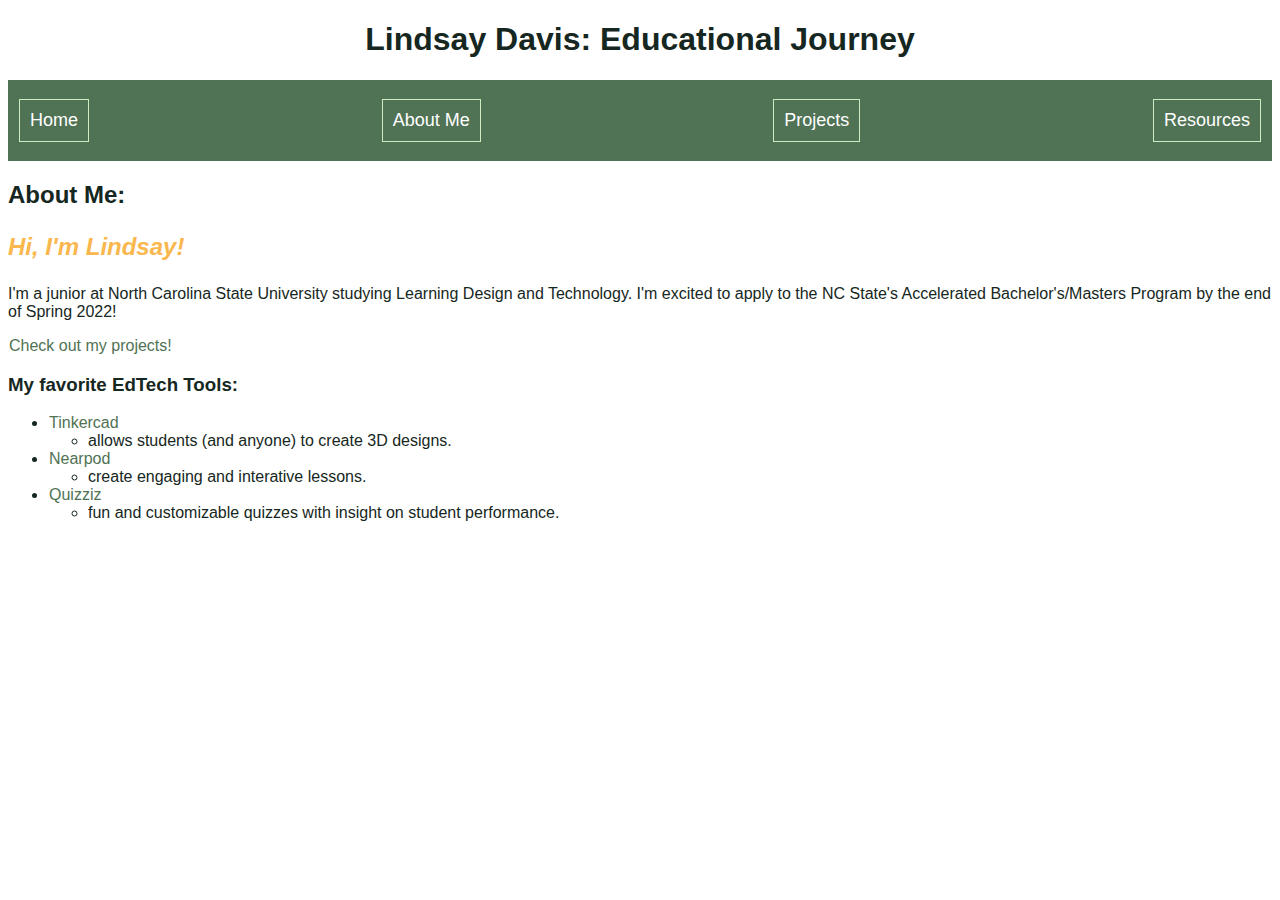
==== index.html @ 4a2f6b31 "nav bar and responsive elements" ====
<!DOCTYPE html>
<html lang="en">
	<head>
		<title> Lindsay Davis: Professional Portfolio</title>
		<meta charset="utf-8" />
		<meta http-equiv="X-UA-Compatible" content="IE=edge" />
		<meta name="viewport" content="width=device-width, initial-scale=1" />
		<meta name="description" content="Lindsay Davis Professional Portfolio." />
		<meta name="author" content="Lindsay Davis" />
        <link rel="stylesheet" href="styles.css">
	</head>

	<body>
		<h1> Lindsay Davis: Educational Journey </h1>
        <nav>
            <ul>
                <li><a class="nav-button" href="index.html"> Home </a></li>
                <li><a class="nav-button" href="about.html"> About Me </a></li>
                <li><a class="nav-button" href="projects.html"> Projects </a></li>
                <li><a class="nav-button" href="resources.html"> Resources </a></li>
            </ul>
          </nav>
            <h2> About Me: </h2>
            <p> <em> <strong> Hi, I'm Lindsay! </strong> </em> </p>
                <p> I'm a junior at North Carolina State University studying Learning Design and Technology. I'm excited to apply to the NC State's 
                    Accelerated Bachelor's/Masters Program by the end of Spring 2022! </p>
                    <a href="projects.html"> Check out my projects!</a> 
        <h3> My favorite EdTech Tools: </h3>
            <ul>
                <li> <a href="https://www.tinkercad.com/" target="_blank"> Tinkercad </a>
                    <ul>
                        <li> allows students (and anyone) to create 3D designs. </li>
                    </ul> 
                </li>
                <li> <a href="https://nearpod.com/" target="_blank"> Nearpod </a>
                    <ul>
                        <li> create engaging and interative lessons. </li>
                    </ul>
                </li>
                <li> <a href="https://quizizz.com/" target="_blank" > Quizziz </a>
                    <ul>
                        <li> fun and customizable quizzes with insight on student performance. </li>
                    </ul>
                </li>
            </ul>
	</body>
</html>
---- styles.css ----
html {
    font-family: Verdana, "Trebuchet MS", sans-serif; 
    font-size: 16px;
    color: #162722;
  }

h1 {
    font-size: 2em;
    font-weight: bold;
    text-align: center
}

h2 {
  font-size: 1.5em;
  font-weight: bold;
}

h2 + p {
  font-size: 1.5em;
  font-weight: bold;
  color: #F9B74E
}

a {
  outline: none;
  text-decoration: none;
  padding: 2px 1px 0;
}

a:link {
  color: #507255;
}

a:visited {
  color: #507255;
}

a:focus {
  border-bottom: 1px solid;
  background: #D1EBC1;
}

a:hover {
  border-bottom: 1px solid;
  background: #D1EBC1;
}

a:active {
  background: #D1EBC1;
  color: #507255;
}

.posters {
  width: 35%;
  height: auto;
}

nav{
  background-color: #507255;
  padding: 1px;
}

nav ul{
  list-style-type: none;
  display: inline;
  font-size: 18px;
  display: flex;
  justify-content: space-between;
  padding: 0 10px;
  color: white
}

nav a:link{
  color: white
}

nav a:visited{
  color: white
}

nav a:focus {
  color: black;
  border-bottom: 1px solid;
  background: #D1EBC1
}

nav a:hover {
  border-bottom: 1px solid;
  background: #507255
}

nav a:active {
  color: white;
  background: #507255
}

li a:hover { 
  background-color: #162722;
}

.nav-button{
  display: inline-block;
  color: white;
  background: #507255;
  padding: 10px 10px;
  border: 1px solid #D1EBC1
}


@media (max-width: 768px){
  nav ul{
    display: block;
  }
  nav li{
    margin: auto;
    padding: 10px;
    text-align: center;
  } 
}

@media (prefers-color-scheme: dark){
	html{
		background-color: black;
		color: white;
	}
}

@media print{
  nav{
    display: none
  }
}
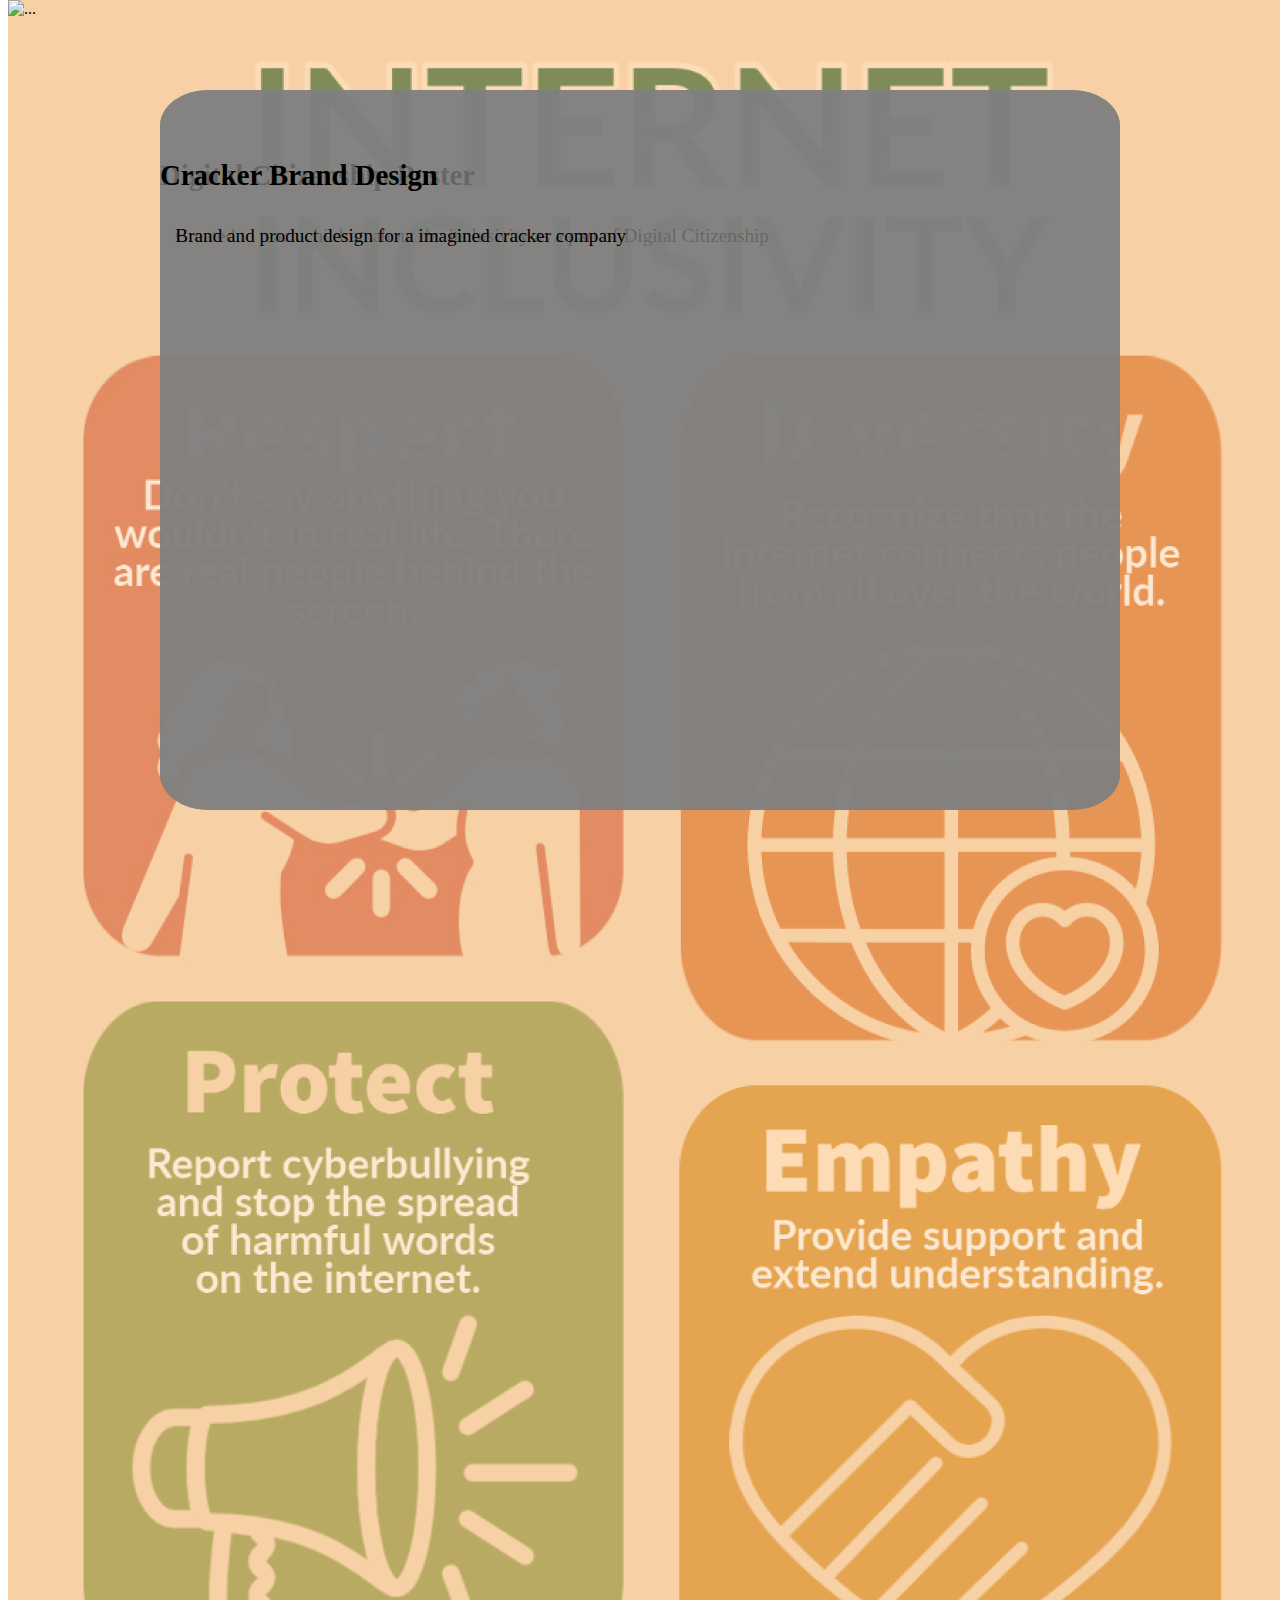
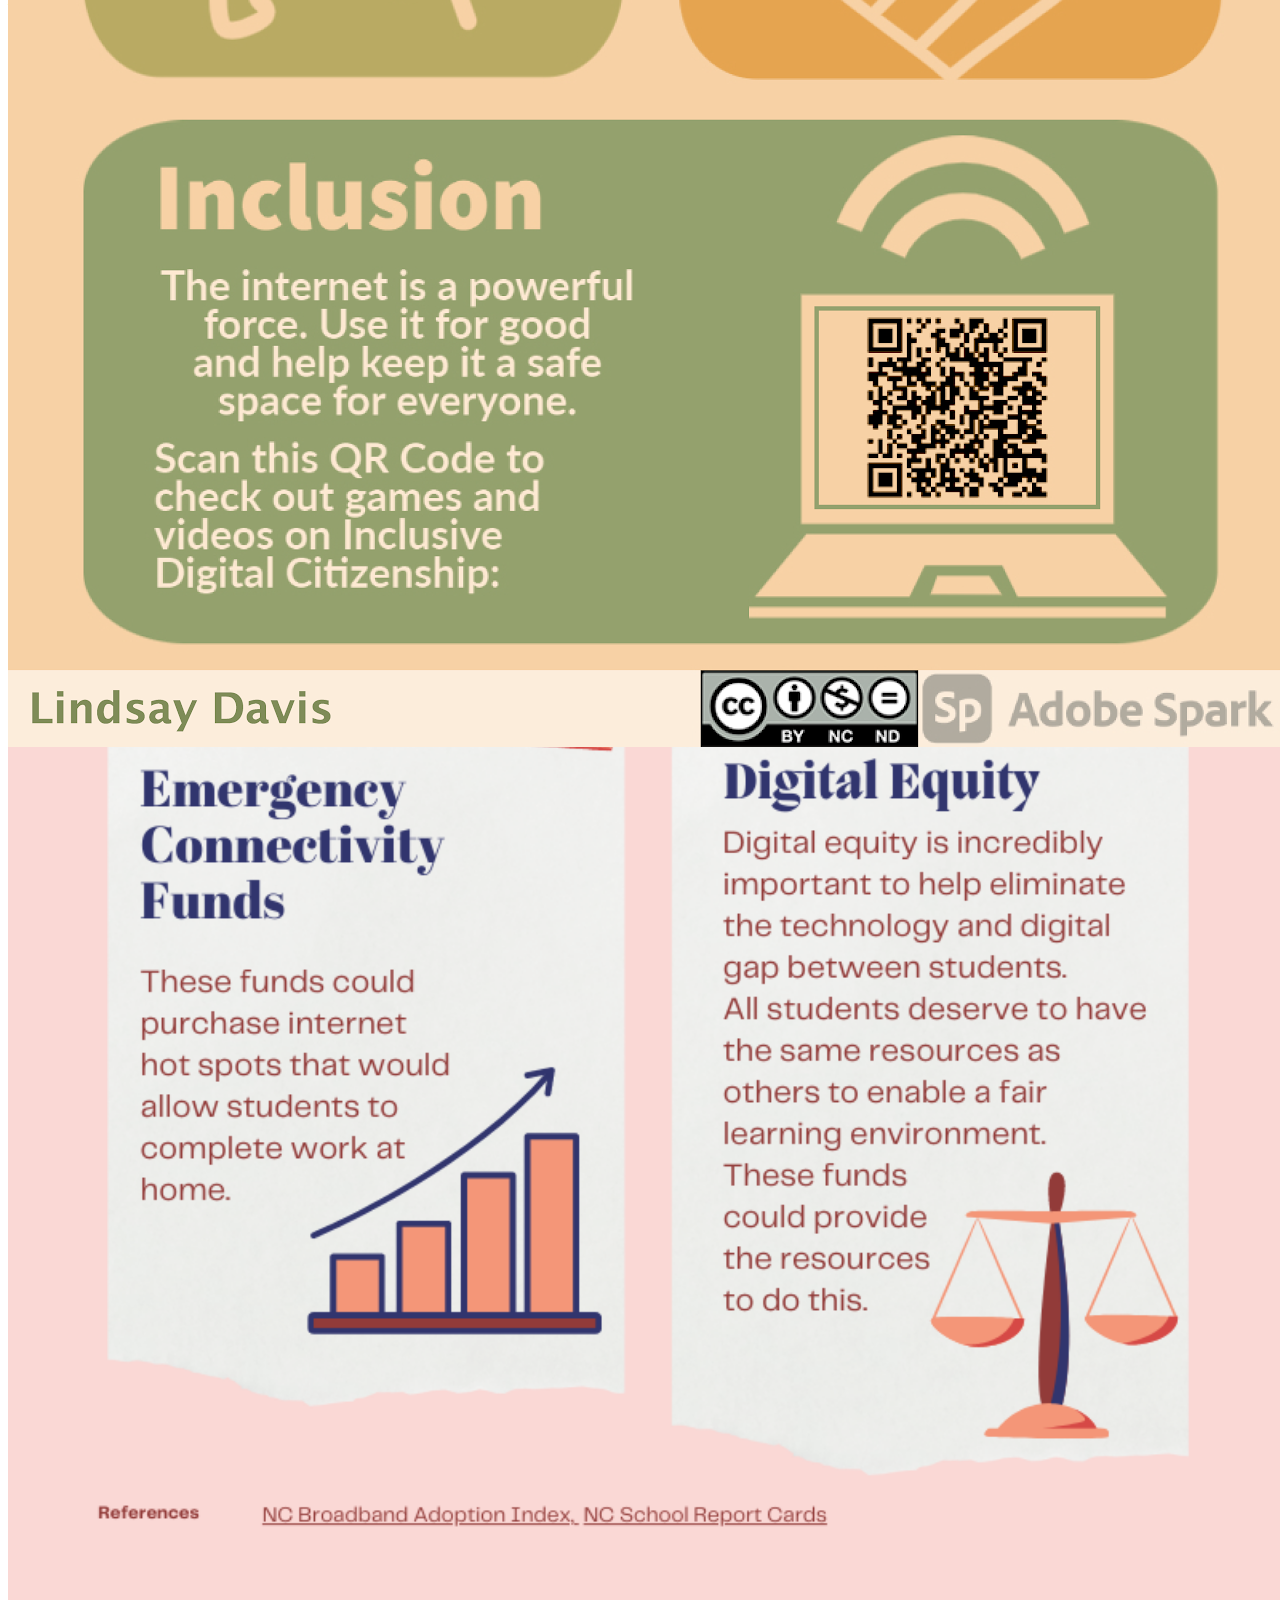
==== commit e74ba1c3: "bootstrap" ====
--- a/index.html
+++ b/index.html
@@ -7,41 +7,107 @@
 		<meta name="viewport" content="width=device-width, initial-scale=1" />
 		<meta name="description" content="Lindsay Davis Professional Portfolio." />
 		<meta name="author" content="Lindsay Davis" />
+        <link href="https://cdn.jsdelivr.net/npm/bootstrap@5.0.2/dist/css/bootstrap.min.css" rel="stylesheet" integrity="sha384-EVSTQN3/azprG1Anm3QDgpJLIm9Nao0Yz1ztcQTwFspd3yD65VohhpuuCOmLASjC" crossorigin="anonymous">
         <link rel="stylesheet" href="styles.css">
 	</head>
-
 	<body>
-		<h1> Lindsay Davis: Educational Journey </h1>
-        <nav>
+		<h1 class="header display-1 mx-auto text-center"> Lindsay Davis: Educational Journey </h1>
+      <nav class="navbar navbar-expand-lg navbar-light">
+        <div class="container-fluid">
+          <button class="navbar-toggler" type="button" data-bs-toggle="collapse" data-bs-target="#navbarNavDropdown" aria-controls="navbarNavDropdown" aria-expanded="false" aria-label="Toggle navigation">
+            <span class="navbar-toggler-icon"></span>
+          </button>
+          <div class="collapse navbar-collapse" id="navbarNavDropdown">
+            <ul class="nav nav-pills">
+              <li class="nav-item">
+                <a class="nav-link active" aria-current="page" href="index.html">Home</a>
+              </li>
+              <li class="nav-item">
+                <a class="nav-link" href="about.html">About Me</a>
+              </li>
+              <li class="nav-item">
+                <a class="nav-link" href="projects.html">My Projects</a>
+              </li>
+              </li>
+              <li class="nav-item">
+                <a class="nav-link" href="resources.html">Resources</a>
+              </li>
+            </ul>
+          </div>
+        </div>
+      </nav>
+      <div class="card aboutme mx-auto mt-3" style="max-width: 540px;">
+        <div class="row g-0">
+          <div class="col-md-4">
+            <img src="..." class="img-fluid rounded-start" alt="...">
+          </div>
+          <div class="col-md-8">
+            <div class="card-body">
+              <h2 class="card-title">About Me</h2>
+              <p class="card-title"> Hi, I'm Lindsay! </p>
+              <p class="card-text"> I'm a junior at North Carolina State University studying Learning Design and Technology. I'm excited to apply to the NC State's 
+                Accelerated Bachelor's/Masters Program by the end of Spring 2022! </p>
+                <a href="projects.html" class="btn btn-primary">Check out my projects!</a>
+            </div>
+          </div>
+        </div>
+      </div>
+      <div id="carouselProjects" class="carousel slide mx-auto" data-bs-ride="carousel">
+        <div class="carousel-indicators">
+          <button type="button" data-bs-target="#carouselProjects" data-bs-slide-to="0" class="active" aria-current="true" aria-label="Slide 1"></button>
+          <button type="button" data-bs-target="#carouselProjects" data-bs-slide-to="1" aria-label="Slide 2"></button>
+          <button type="button" data-bs-target="#carouselProjects" data-bs-slide-to="2" aria-label="Slide 3"></button>
+        </div>
+        <div class="carousel-inner mx-auto mt-3">
+          <div class="carousel-item active">
+            <img src="images/Robeson County (1).png" class="d-block mx-auto" alt="...">
+            <div class="carousel-caption d-md-block">
+              <h3>Digital Inequity Infographic</h3>
+              <p>Persuasive Infographic to advocate for more internet hotspots and personal devices as a result of digital inequity</p>
+            </div>
+          </div>
+          <div class="carousel-item">
+            <img src="images/Digital Citizenship Poster Completed (1) (1).png" class="d-block mx-auto" alt="...">
+            <div class="carousel-caption d-md-block">
+              <h3>Digital Citizenship Poster</h3>
+              <p>Created to teach children about the inclusivity as a part of Digital Citizenship</p>
+            </div>
+          </div>
+          <div class="carousel-item">
+            <img src="..." class="d-block mx-auto" alt="...">
+            <div class="carousel-caption d-md-block">
+              <h3>Cracker Brand Design</h3>
+              <p>Brand and product design for a imagined cracker company</p>
+            </div>
+          </div>
+        </div>
+        <button class="carousel-control-prev" type="button" data-bs-target="#carouselProjects" data-bs-slide="prev">
+          <span class="carousel-control-prev-icon" aria-hidden="true"></span>
+          <span class="visually-hidden">Previous</span>
+        </button>
+        <button class="carousel-control-next" type="button" data-bs-target="#carouselProjects" data-bs-slide="next">
+          <span class="carousel-control-next-icon" aria-hidden="true"></span>
+          <span class="visually-hidden">Next</span>
+        </button>
+      </div>
+      <h3> My favorite EdTech Tools: </h3>
+        <ul>
+          <li> <a href="https://www.tinkercad.com/" target="_blank"> Tinkercad </a>
             <ul>
-                <li><a class="nav-button" href="index.html"> Home </a></li>
-                <li><a class="nav-button" href="about.html"> About Me </a></li>
-                <li><a class="nav-button" href="projects.html"> Projects </a></li>
-                <li><a class="nav-button" href="resources.html"> Resources </a></li>
+              <li> allows students (and anyone) to create 3D designs. </li>
+            </ul> 
+          </li>
+          <li> <a href="https://nearpod.com/" target="_blank"> Nearpod </a>
+            <ul>
+              <li> create engaging and interative lessons. </li>
             </ul>
-          </nav>
-            <h2> About Me: </h2>
-            <p> <em> <strong> Hi, I'm Lindsay! </strong> </em> </p>
-                <p> I'm a junior at North Carolina State University studying Learning Design and Technology. I'm excited to apply to the NC State's 
-                    Accelerated Bachelor's/Masters Program by the end of Spring 2022! </p>
-                    <a href="projects.html"> Check out my projects!</a> 
-        <h3> My favorite EdTech Tools: </h3>
+          </li>
+          <li> <a href="https://quizizz.com/" target="_blank"> Quizziz </a>
             <ul>
-                <li> <a href="https://www.tinkercad.com/" target="_blank"> Tinkercad </a>
-                    <ul>
-                        <li> allows students (and anyone) to create 3D designs. </li>
-                    </ul> 
-                </li>
-                <li> <a href="https://nearpod.com/" target="_blank"> Nearpod </a>
-                    <ul>
-                        <li> create engaging and interative lessons. </li>
-                    </ul>
-                </li>
-                <li> <a href="https://quizizz.com/" target="_blank" > Quizziz </a>
-                    <ul>
-                        <li> fun and customizable quizzes with insight on student performance. </li>
-                    </ul>
-                </li>
+              <li> fun and customizable quizzes with insight on student performance. </li>
             </ul>
+          </li>
+        </ul>
+        <script src="https://cdn.jsdelivr.net/npm/bootstrap@5.1.3/dist/js/bootstrap.bundle.min.js" integrity="sha384-ka7Sk0Gln4gmtz2MlQnikT1wXgYsOg+OMhuP+IlRH9sENBO0LRn5q+8nbTov4+1p" crossorigin="anonymous"></script>
 	</body>
 </html>--- a/styles.css
+++ b/styles.css
@@ -1,132 +1,79 @@
-html {
-    font-family: Verdana, "Trebuchet MS", sans-serif; 
-    font-size: 16px;
-    color: #162722;
-  }
-
-h1 {
-    font-size: 2em;
-    font-weight: bold;
-    text-align: center
+.nav-pills .nav-link {
+    background-color: peachpuff;
+    color: rgb(56, 68, 56);
 }
 
-h2 {
-  font-size: 1.5em;
-  font-weight: bold;
+.nav-pills .nav-link.active {
+    background-color: lightcoral;
+    color: black;
 }
 
-h2 + p {
-  font-size: 1.5em;
-  font-weight: bold;
-  color: #F9B74E
+body {
+    background-repeat: no-repeat;
 }
 
-a {
-  outline: none;
-  text-decoration: none;
-  padding: 2px 1px 0;
+.navbar-light {
+    background-color: rgb(56, 68, 56);
 }
 
-a:link {
-  color: #507255;
+.nav.nav-pills {
+    width: 100%;
+    justify-content: space-evenly;
 }
 
-a:visited {
-  color: #507255;
+.nav-pills .nav-item {
+    padding-right: 5%;
+    padding-left: 5%;
 }
 
-a:focus {
-  border-bottom: 1px solid;
-  background: #D1EBC1;
+.header {
+    padding-top: 1%;
+    padding-bottom: 1%;
+    max-width: max-content;
 }
 
-a:hover {
-  border-bottom: 1px solid;
-  background: #D1EBC1;
+.nav-link {
+    font-size: 1.2em;
 }
 
-a:active {
-  background: #D1EBC1;
-  color: #507255;
+.btn.btn-primary {
+    background-color: peachpuff;
+    color: black;
+    border-color: peachpuff;
 }
 
-.posters {
-  width: 35%;
-  height: auto;
+.carousel-item {
+    height: 40vh;
+    width: 100vw;
+    overflow-y: hidden;
+    scrollbar-width: 0;
 }
 
-nav{
-  background-color: #507255;
-  padding: 1px;
+.carousel-item img {
+    width: 100%;
+    height: auto;
+    position: absolute;
+    top: 0;
 }
 
-nav ul{
-  list-style-type: none;
-  display: inline;
-  font-size: 18px;
-  display: flex;
-  justify-content: space-between;
-  padding: 0 10px;
-  color: white
+.carousel-item .carousel-caption {
+    background: rgba(127, 127, 127, 0.8);
+    position: absolute;
+    top: 10%;
+    left: 12.5%;
+    width: 75%;
+    height: 80%;
+    border-radius: 5%;
 }
 
-nav a:link{
-  color: white
+.carousel-item .carousel-caption h3 {
+    margin-top: 2.4em;
+    font-size: 1.8em;
 }
 
-nav a:visited{
-  color: white
-}
-
-nav a:focus {
-  color: black;
-  border-bottom: 1px solid;
-  background: #D1EBC1
-}
-
-nav a:hover {
-  border-bottom: 1px solid;
-  background: #507255
-}
-
-nav a:active {
-  color: white;
-  background: #507255
-}
-
-li a:hover { 
-  background-color: #162722;
-}
-
-.nav-button{
-  display: inline-block;
-  color: white;
-  background: #507255;
-  padding: 10px 10px;
-  border: 1px solid #D1EBC1
-}
-
-
-@media (max-width: 768px){
-  nav ul{
-    display: block;
-  }
-  nav li{
-    margin: auto;
-    padding: 10px;
-    text-align: center;
-  } 
-}
-
-@media (prefers-color-scheme: dark){
-	html{
-		background-color: black;
-		color: white;
-	}
-}
-
-@media print{
-  nav{
-    display: none
-  }
+.carousel-item .carousel-caption p {
+    margin-top: 1.7em;
+    font-size: 1.2em;
+    margin-left: 0.8em;
+    margin-right: 0.8em;
 }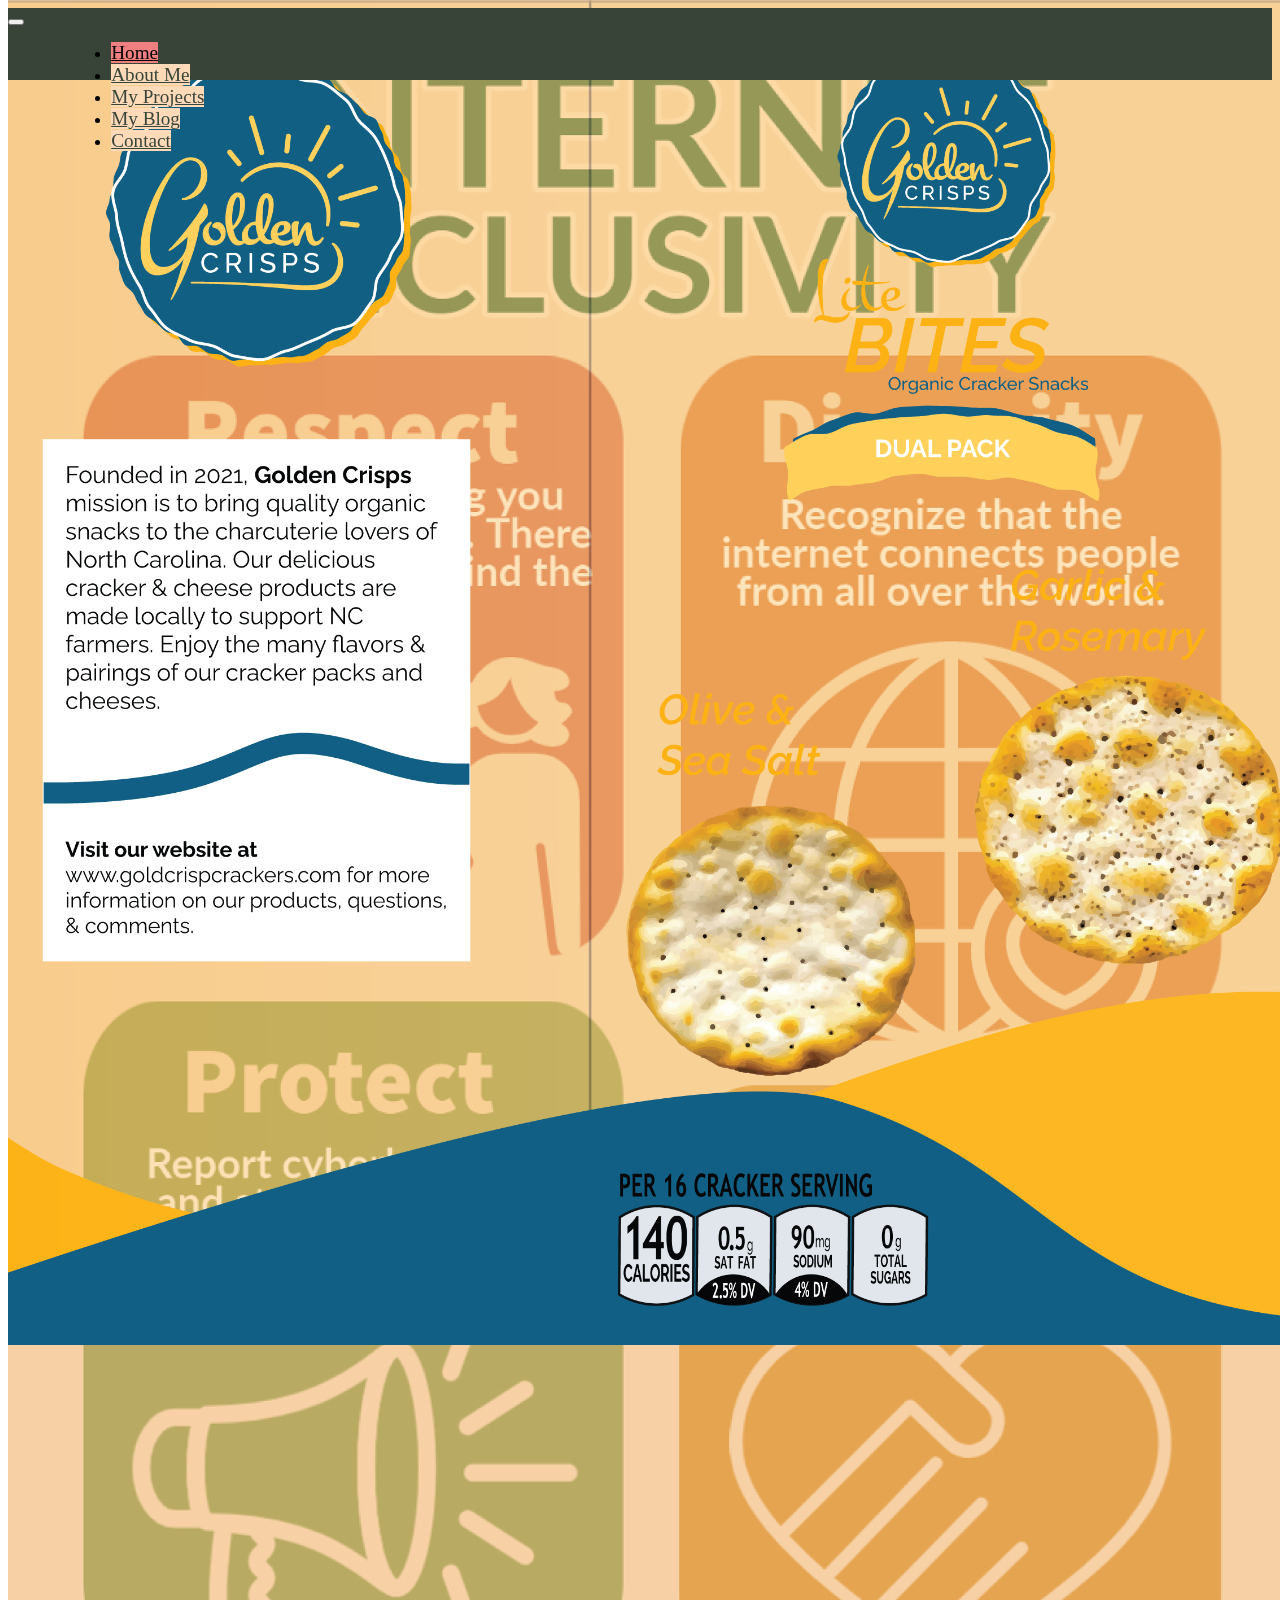
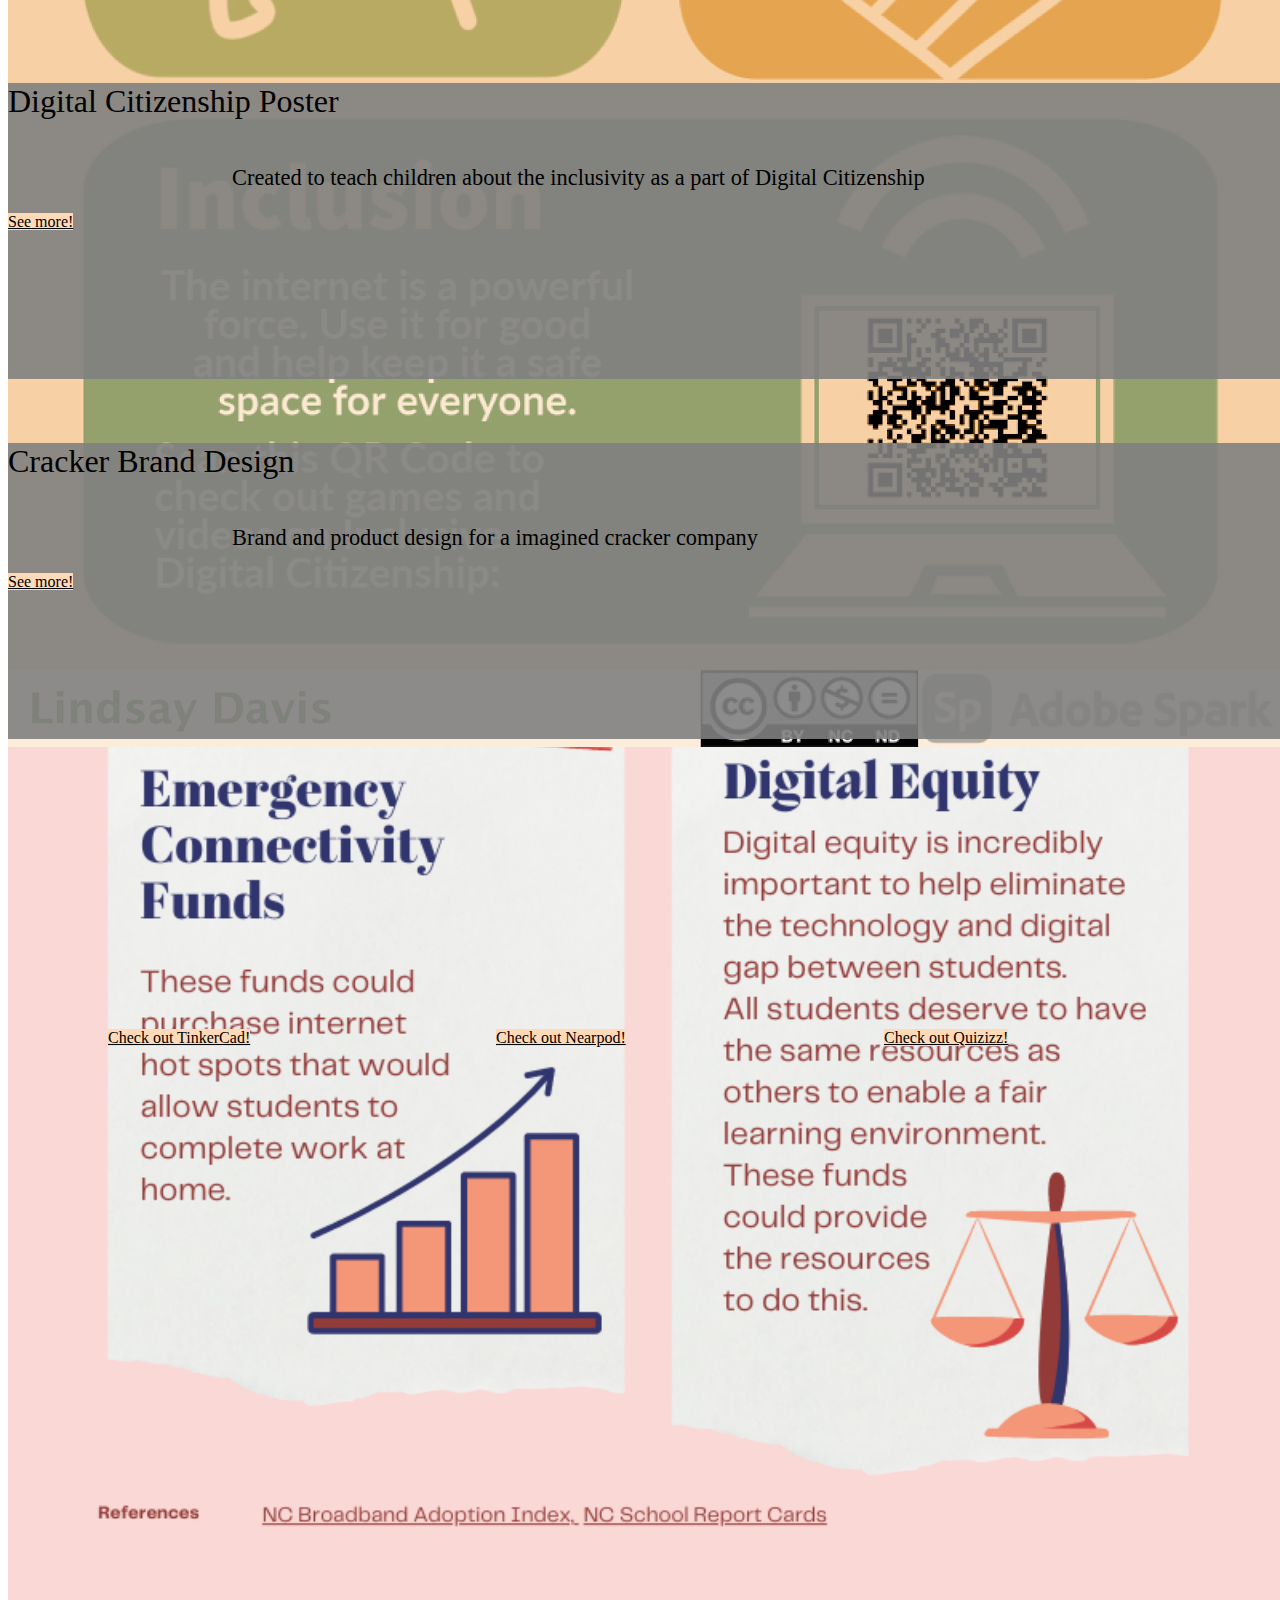
==== commit 11a0f675: "new header" ====
--- a/index.html
+++ b/index.html
@@ -1,113 +1,130 @@
 <!DOCTYPE html>
 <html lang="en">
-	<head>
-		<title> Lindsay Davis: Professional Portfolio</title>
-		<meta charset="utf-8" />
-		<meta http-equiv="X-UA-Compatible" content="IE=edge" />
-		<meta name="viewport" content="width=device-width, initial-scale=1" />
-		<meta name="description" content="Lindsay Davis Professional Portfolio." />
-		<meta name="author" content="Lindsay Davis" />
+    <head>
+        <title>Lindsay Davis: Professional Portfolio</title>
+        <meta charset="utf-8" />
+        <meta http-equiv="X-UA-Compatible" content="IE=edge" />
+        <meta name="viewport" content="width=device-width, initial-scale=1" />
+        <meta name="description" content="Lindsay Davis Professional Portfolio." />
+        <meta name="author" content="Lindsay Davis" />
         <link href="https://cdn.jsdelivr.net/npm/bootstrap@5.0.2/dist/css/bootstrap.min.css" rel="stylesheet" integrity="sha384-EVSTQN3/azprG1Anm3QDgpJLIm9Nao0Yz1ztcQTwFspd3yD65VohhpuuCOmLASjC" crossorigin="anonymous">
         <link rel="stylesheet" href="styles.css">
-	</head>
-	<body>
-		<h1 class="header display-1 mx-auto text-center"> Lindsay Davis: Educational Journey </h1>
-      <nav class="navbar navbar-expand-lg navbar-light">
-        <div class="container-fluid">
-          <button class="navbar-toggler" type="button" data-bs-toggle="collapse" data-bs-target="#navbarNavDropdown" aria-controls="navbarNavDropdown" aria-expanded="false" aria-label="Toggle navigation">
-            <span class="navbar-toggler-icon"></span>
-          </button>
-          <div class="collapse navbar-collapse" id="navbarNavDropdown">
-            <ul class="nav nav-pills">
-              <li class="nav-item">
-                <a class="nav-link active" aria-current="page" href="index.html">Home</a>
-              </li>
-              <li class="nav-item">
-                <a class="nav-link" href="about.html">About Me</a>
-              </li>
-              <li class="nav-item">
-                <a class="nav-link" href="projects.html">My Projects</a>
-              </li>
-              </li>
-              <li class="nav-item">
-                <a class="nav-link" href="resources.html">Resources</a>
-              </li>
-            </ul>
+    </head>
+    <body>
+        <nav class="navbar navbar-expand-lg navbar-light">
+            <div class="container-fluid">
+                <button class="navbar-toggler" type="button" data-bs-toggle="collapse" data-bs-target="#navbarNavDropdown" aria-controls="navbarNavDropdown" aria-expanded="false" aria-label="Toggle navigation">
+                    <span class="navbar-toggler-icon"></span>
+                </button>
+
+                <div class="collapse navbar-collapse" id="navbarNavDropdown">
+                    <ul class="nav nav-pills">
+                        <li class="nav-item">
+                            <a class="nav-link active" aria-current="page" href="index.html">Home</a>
+                        </li>
+                        <li class="nav-item">
+                            <a class="nav-link" href="about.html">About Me</a>
+                        </li>
+                        <li class="nav-item">
+                            <a class="nav-link" href="projects.html">My Projects</a>
+                        </li>
+                        <li class="nav-item">
+                            <a class="nav-link" href="table of contents.html">My Blog</a>
+                        </li>
+                        <li class="nav-item">
+                          <a class="nav-link" href="contact.html">Contact</a>
+                        </li>
+                    </ul>
+                </div>
+            </div>
+        </nav>
+        <div class="header display-1 mx-auto text-center">
+            <h1 class="first">Lindsay Davis</h1>
+            <h1>Educational Journey</h1>
+        </div>
+        <div class="aboutme">
+            <div class="image">
+                <img src="TODO LINDSAY BUST" class="img-fluid rounded-start" alt="Bust of Lindsay Davis">
+            </div>
+            <div class="description">
+                <div>
+                    <h2>About Me</h2>
+                    <p>Hi, I'm Lindsay! </p>
+                    <p>I'm a junior at North Carolina State University studying Learning Design and Technology. I'm excited to apply to the NC State's Accelerated Bachelor's/Masters Program by the end of Spring 2022! </p>
+                    <a href="about.html" class="btn btn-primary">Learn more about me</a>
+                </div>
+            </div>
+        </div>
+        <div id="carouselProjects" class="carousel slide mx-auto" data-bs-ride="carousel">
+            <div class="carousel-indicators">
+                <button type="button" data-bs-target="#carouselProjects" data-bs-slide-to="0" class="active" aria-current="true" aria-label="Slide 1"></button>
+                <button type="button" data-bs-target="#carouselProjects" data-bs-slide-to="1" aria-label="Slide 2"></button>
+                <button type="button" data-bs-target="#carouselProjects" data-bs-slide-to="2" aria-label="Slide 3"></button>
+            </div>
+            <div class="carousel-inner mx-auto mt-3">
+                <div class="carousel-item active">
+                    <img src="images/Robeson County (1).png" class="d-block mx-auto" alt="...">
+                    <div class="carousel-caption d-md-block">
+                        <h3>Digital Inequity Infographic</h3>
+                        <p>Persuasive Infographic to advocate for more internet hotspots and personal devices as a result of digital inequity</p>
+                        <a href="projects.html" class="btn btn-primary">See more!</a>
+                    </div>
+                </div>
+                <div class="carousel-item">
+                    <img src="images/Digital Citizenship Poster Completed (1) (1).png" class="d-block mx-auto" alt="...">
+                    <div class="carousel-caption d-md-block">
+                        <h3>Digital Citizenship Poster</h3>
+                        <p>Created to teach children about the inclusivity as a part of Digital Citizenship</p>
+                        <a href="projects.html" class="btn btn-primary">See more!</a>
+                    </div>
+                </div>
+                <div class="carousel-item">
+                    <img src="images/Cracker box 1 cropped.png" class="d-block mx-auto" alt="Cracker box design">
+                    <div class="carousel-caption d-md-block">
+                        <h3>Cracker Brand Design</h3>
+                        <p>Brand and product design for a imagined cracker company</p>
+                        <a href="projects.html" class="btn btn-primary">See more!</a>
+                    </div>
+                </div>
+            </div>
+            <button class="carousel-control-prev" type="button" data-bs-target="#carouselProjects" data-bs-slide="prev">
+                <span class="carousel-control-prev-icon" aria-hidden="true"></span>
+                <span class="visually-hidden">Previous</span>
+            </button>
+            <button class="carousel-control-next" type="button" data-bs-target="#carouselProjects" data-bs-slide="next">
+                <span class="carousel-control-next-icon" aria-hidden="true"></span>
+                <span class="visually-hidden">Next</span>
+            </button>
           </div>
+        <div class="tools">
+            <h2 class="title">My Favorite EdTech Tools:</h2>
+            <div class="cards">
+                <div class="card" style="width: 18rem;">
+                    <img class="card-img-top" src="/images/tinkercad.png" alt="Card image cap">
+                    <div class="card-body">
+                        <h3 class="card-title">TinkerCad</h3>
+                        <p class="card-text">TinkerCad allows anyone to create 3D designs.</p>
+                        <a href="https://www.tinkercad.com/" class="btn btn-primary">Check out TinkerCad!</a>
+                    </div>
+                </div>
+                <div class="card" style="width: 18rem;">
+                    <img class="card-img-top" src="/images/nearpod.png" alt="Card image cap">
+                    <div class="card-body">
+                        <h3 class="card-title">Nearpod</h3>
+                        <p class="card-text">Nearpod allows teachers to create engaging and interative lessons.</p>
+                        <a href="https://nearpod.com/" class="btn btn-primary">Check out Nearpod!</a>
+                    </div>
+                </div>
+                <div class="card" style="width: 18rem;">
+                    <img class="card-img-top" src="/images/quizziz.jpeg" alt="Card image cap">
+                    <div class="card-body">
+                        <h3 class="card-title">Quizziz</h3>
+                        <p class="card-text">Quizziz contains fun and customizable quizzes with insight on student performance.</p>
+                        <a href="https://quizizz.com/" class="btn btn-primary">Check out Quizizz!</a>
+                    </div>
+                </div>
+            </div>
         </div>
-      </nav>
-      <div class="card aboutme mx-auto mt-3" style="max-width: 540px;">
-        <div class="row g-0">
-          <div class="col-md-4">
-            <img src="..." class="img-fluid rounded-start" alt="...">
-          </div>
-          <div class="col-md-8">
-            <div class="card-body">
-              <h2 class="card-title">About Me</h2>
-              <p class="card-title"> Hi, I'm Lindsay! </p>
-              <p class="card-text"> I'm a junior at North Carolina State University studying Learning Design and Technology. I'm excited to apply to the NC State's 
-                Accelerated Bachelor's/Masters Program by the end of Spring 2022! </p>
-                <a href="projects.html" class="btn btn-primary">Check out my projects!</a>
-            </div>
-          </div>
-        </div>
-      </div>
-      <div id="carouselProjects" class="carousel slide mx-auto" data-bs-ride="carousel">
-        <div class="carousel-indicators">
-          <button type="button" data-bs-target="#carouselProjects" data-bs-slide-to="0" class="active" aria-current="true" aria-label="Slide 1"></button>
-          <button type="button" data-bs-target="#carouselProjects" data-bs-slide-to="1" aria-label="Slide 2"></button>
-          <button type="button" data-bs-target="#carouselProjects" data-bs-slide-to="2" aria-label="Slide 3"></button>
-        </div>
-        <div class="carousel-inner mx-auto mt-3">
-          <div class="carousel-item active">
-            <img src="images/Robeson County (1).png" class="d-block mx-auto" alt="...">
-            <div class="carousel-caption d-md-block">
-              <h3>Digital Inequity Infographic</h3>
-              <p>Persuasive Infographic to advocate for more internet hotspots and personal devices as a result of digital inequity</p>
-            </div>
-          </div>
-          <div class="carousel-item">
-            <img src="images/Digital Citizenship Poster Completed (1) (1).png" class="d-block mx-auto" alt="...">
-            <div class="carousel-caption d-md-block">
-              <h3>Digital Citizenship Poster</h3>
-              <p>Created to teach children about the inclusivity as a part of Digital Citizenship</p>
-            </div>
-          </div>
-          <div class="carousel-item">
-            <img src="..." class="d-block mx-auto" alt="...">
-            <div class="carousel-caption d-md-block">
-              <h3>Cracker Brand Design</h3>
-              <p>Brand and product design for a imagined cracker company</p>
-            </div>
-          </div>
-        </div>
-        <button class="carousel-control-prev" type="button" data-bs-target="#carouselProjects" data-bs-slide="prev">
-          <span class="carousel-control-prev-icon" aria-hidden="true"></span>
-          <span class="visually-hidden">Previous</span>
-        </button>
-        <button class="carousel-control-next" type="button" data-bs-target="#carouselProjects" data-bs-slide="next">
-          <span class="carousel-control-next-icon" aria-hidden="true"></span>
-          <span class="visually-hidden">Next</span>
-        </button>
-      </div>
-      <h3> My favorite EdTech Tools: </h3>
-        <ul>
-          <li> <a href="https://www.tinkercad.com/" target="_blank"> Tinkercad </a>
-            <ul>
-              <li> allows students (and anyone) to create 3D designs. </li>
-            </ul> 
-          </li>
-          <li> <a href="https://nearpod.com/" target="_blank"> Nearpod </a>
-            <ul>
-              <li> create engaging and interative lessons. </li>
-            </ul>
-          </li>
-          <li> <a href="https://quizizz.com/" target="_blank"> Quizziz </a>
-            <ul>
-              <li> fun and customizable quizzes with insight on student performance. </li>
-            </ul>
-          </li>
-        </ul>
         <script src="https://cdn.jsdelivr.net/npm/bootstrap@5.1.3/dist/js/bootstrap.bundle.min.js" integrity="sha384-ka7Sk0Gln4gmtz2MlQnikT1wXgYsOg+OMhuP+IlRH9sENBO0LRn5q+8nbTov4+1p" crossorigin="anonymous"></script>
-	</body>
+    </body>
 </html>--- a/styles.css
+++ b/styles.css
@@ -1,6 +1,32 @@
+body {
+    background-repeat: no-repeat;
+}
+
+.navbar {
+    position: -webkit-sticky;
+    position: sticky;
+    top: 0;
+    height: 8vh;
+    z-index: 99999999999999;
+}
+
+.navbar-light {
+    background-color: rgb(56, 68, 56);
+}
+
+.navbar-toggler {
+    margin: auto;
+}
+
+.nav.nav-pills {
+    width: 100%;
+    justify-content: space-evenly;
+}
+
 .nav-pills .nav-link {
     background-color: peachpuff;
     color: rgb(56, 68, 56);
+    font-size: 1.2em;
 }
 
 .nav-pills .nav-link.active {
@@ -8,32 +34,64 @@
     color: black;
 }
 
-body {
-    background-repeat: no-repeat;
-}
-
-.navbar-light {
-    background-color: rgb(56, 68, 56);
-}
-
-.nav.nav-pills {
-    width: 100%;
+.nav-pills .nav-item {
+    position: relative;
+    margin-right: 5%;
+    margin-left: 5%;
+    width: max-content;
+}
+
+.nav-pills .nav-item:hover {
+    top: 2px;
+}
+
+.header {
+    width: 100%;
+    height: 92vh;
+    background-image: url("https://external-content.duckduckgo.com/iu/?u=http%3A%2F%2Fwallpapercave.com%2Fwp%2FLiSEiMS.jpg&f=1&nofb=1");
+    background: -moz-linear-gradient(318deg, rgba(119,140,148,0.7931547619047619) 0%, rgba(117,117,117,0.7175245098039216) 42%, rgba(240,90,90,0.7903536414565826) 100%), url("https://external-content.duckduckgo.com/iu/?u=http%3A%2F%2Fwallpapercave.com%2Fwp%2FLiSEiMS.jpg&f=1&nofb=1");
+    background: -webkit-linear-gradient(318deg, rgba(119,140,148,0.7931547619047619) 0%, rgba(117,117,117,0.7175245098039216) 42%, rgba(240,90,90,0.7903536414565826) 100%),url("https://external-content.duckduckgo.com/iu/?u=http%3A%2F%2Fwallpapercave.com%2Fwp%2FLiSEiMS.jpg&f=1&nofb=1");
+    background: linear-gradient(318deg, rgba(119,140,148,0.7931547619047619) 0%, rgba(117,117,117,0.7175245098039216) 42%, rgba(240,90,90,0.7903536414565826) 100%),url("https://external-content.duckduckgo.com/iu/?u=http%3A%2F%2Fwallpapercave.com%2Fwp%2FLiSEiMS.jpg&f=1&nofb=1");
+    display: flex;
+    flex-direction: column;
+    align-items: center;
+    justify-content: center;
+}
+
+.header h1 {
+    color: aliceblue;
+    margin-bottom: 1em;
+    padding-bottom: 5px;
+    font-weight: 450;
+    width: content;
+    font-size: 1.3em;
+}
+
+.header .first {
+    border-bottom: solid 2px aliceblue;
+    margin-bottom: 5%;
+    padding-left: 1em;
+    padding-right: 1em;
+}
+
+.aboutme {
+    display: flex;
+    flex-direction: row;
     justify-content: space-evenly;
-}
-
-.nav-pills .nav-item {
-    padding-right: 5%;
-    padding-left: 5%;
-}
-
-.header {
-    padding-top: 1%;
-    padding-bottom: 1%;
-    max-width: max-content;
-}
-
-.nav-link {
-    font-size: 1.2em;
+    align-items: center;
+    width: 80%;
+    margin: auto;
+    margin-top: 9vh;
+    margin-bottom: 9vh;
+}
+
+.aboutme .image {
+    margin-right: 5em;
+}
+
+.aboutme .description {
+    text-align: center;
+    padding-right: 2em;
 }
 
 .btn.btn-primary {
@@ -57,23 +115,225 @@
 }
 
 .carousel-item .carousel-caption {
-    background: rgba(127, 127, 127, 0.8);
+    background: rgba(127, 127, 127, 0.9);
+    position: relative;
+    top: 0;
+    left: 0;
+    width: 100%;
+    height: 100%;
+}
+
+.carousel-item .carousel-caption h3 {
+    margin-top: 2em;
+    font-size: 2em;
+    font-weight: 500;
+}
+
+.carousel-item .carousel-caption p {
+    font-size: 1.4em;
+    width: 65%;
+    margin: auto;
+    margin-top: 2em;
+    font-weight: 500;
+    margin-bottom: 1em;
+}
+
+.tools {
+    margin-top: 10vh;
+    margin-bottom: 5vh;
+}
+
+.tools h2 {
+    margin: auto;
+    width: max-content;
+    margin-bottom: 1em;
+}
+
+.tools .cards {
+    display: flex;
+    flex-direction: row;
+    justify-content: space-evenly;
+}
+
+.tools .card a {
+    position: relative;
+    bottom: 0.1em;
+}
+
+.facts {
+    margin-top: 15vh;
+    text-align: center;
+    width: 100%;
+}
+
+.facts h2 {
+    margin-bottom: 5vh;
+}
+
+.facts p {
+    font-size: 1.2em;
+    margin-bottom: 3vh;
+}
+
+.facts button {
+    position: relative;
+}
+
+.facts button:active {
+    top: 2px;
+}
+
+.facts #fact-location {
+    width: 60%;
+    min-height: 5vh;
+    margin: auto;
+    margin-top: 4vh;
+    margin-bottom: 10vh;
+    background-color: rgba(127, 127, 127, 0.2);
+    border-radius: 5%;
+    display: flex;
+    justify-content: center;
+    align-items: center;
+}
+
+.facts #fact-location p {
+   margin: 0;
+}
+
+.projects {
+    margin-top: 10vh;
+    text-align: center;
+}
+
+.projects h2 {
+    font-size: 2.6em;
+    margin-bottom: 5vh;
+}
+
+.projects .cards {
+    display: flex;
+    flex-direction: row;
+    justify-content: space-evenly;
+    margin-bottom: 10vh;
+}
+
+.projects .cards .card .card-img-top {
+    object-fit: cover;
+    object-position: top;
+    max-height: 40vh;
+}
+
+.contact {
+    margin-top: 10vh;
+    margin-bottom: 10vh;
+    text-align: center;
+    display: flex;
+    flex-direction: column;
+    align-items: center;
+}
+
+.contact h2 {
+    font-size: 2.6em;
+    margin-bottom: 4vh;
+}
+
+.contact .links {
+    margin-top: 4vh;
+    width: 45%;
+}
+
+.contact .links .list-group-item {
+    display: flex;
+    flex-direction: row;
+    justify-content: start;
+    align-items: center;
+}
+
+.contact .links .list-group-item img {
+    max-width: 10vw;
+}
+
+.contact .links .list-group-item a {
     position: absolute;
-    top: 10%;
-    left: 12.5%;
-    width: 75%;
-    height: 80%;
-    border-radius: 5%;
-}
-
-.carousel-item .carousel-caption h3 {
-    margin-top: 2.4em;
-    font-size: 1.8em;
-}
-
-.carousel-item .carousel-caption p {
-    margin-top: 1.7em;
-    font-size: 1.2em;
-    margin-left: 0.8em;
-    margin-right: 0.8em;
+    right: 0;
+    font-size: 1.6em;
+}
+
+.contact .links .list-group-item a:hover {
+    background-color: lightcoral;
+}
+
+@media only screen and (max-width: 990px) {
+    .nav.nav-pills {
+        display: flex;
+        flex-direction: column;
+        flex-wrap: nowrap;
+        align-items: center;
+    }
+    .nav-pills .nav-item {
+        padding-bottom: 2vh;
+    }
+}
+
+@media only screen and (max-width: 800px) {
+    .header h1 {
+        font-size: 1.15em;
+    }
+    .carousel-item .carousel-caption h3 {
+        font-size: 1.3em;
+    }
+    .carousel-item .carousel-caption p {
+        font-size: 1em;
+    }
+    .projects .cards {
+        flex-direction: column;
+        margin-bottom: 0;
+        justify-content: center;
+        align-items: center;
+    }
+    .projects .cards .card {
+        margin-bottom: 7vh;
+    }
+    .contact .links {
+        width: 60%;
+    }
+    .contact .links .list-group-item a {
+        font-size: 1em;
+    }
+}
+
+@media only screen and (max-width: 425px) {
+    .header h1 {
+        font-size: 0.9em;
+    }
+    .header .first {
+        padding-left: 0.25em;
+        padding-right: 0.25em;
+    }
+    .aboutme .description {
+        font-size: 0.9em;
+    }
+
+    .carousel-item .carousel-caption h3 {
+        font-size: 1.2em;
+    }
+    .carousel-item .carousel-caption p {
+        font-size: 0.9em;
+    }
+    .tools .cards {
+        flex-direction: column;
+    }
+    .tools .cards .card {
+        margin: auto;
+        margin-top: 4vh;
+    }
+    .contact h2 {
+        font-size: 1.6em;
+    }
+    .contact p {
+        font-size: 0.8em;
+    }
+    .contact .links .list-group-item a {
+        font-size: 0.8em;
+    }
 }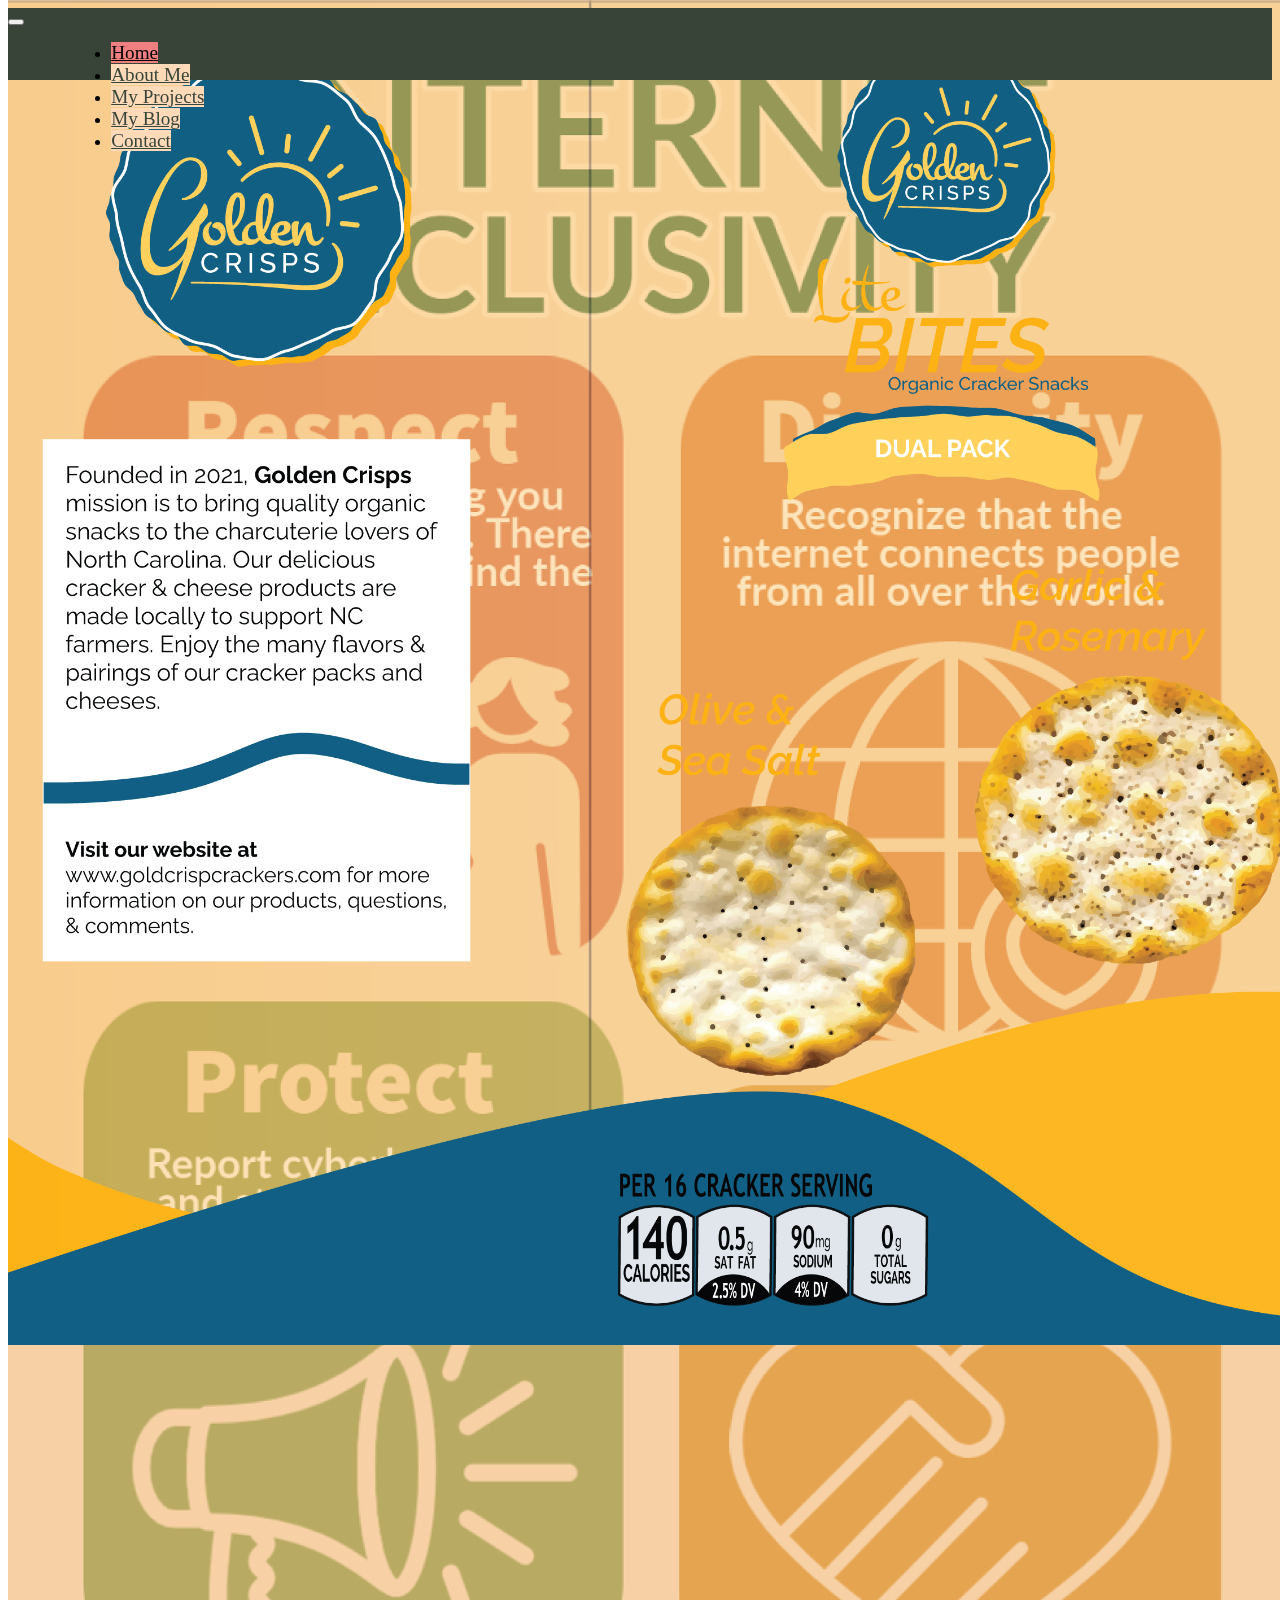
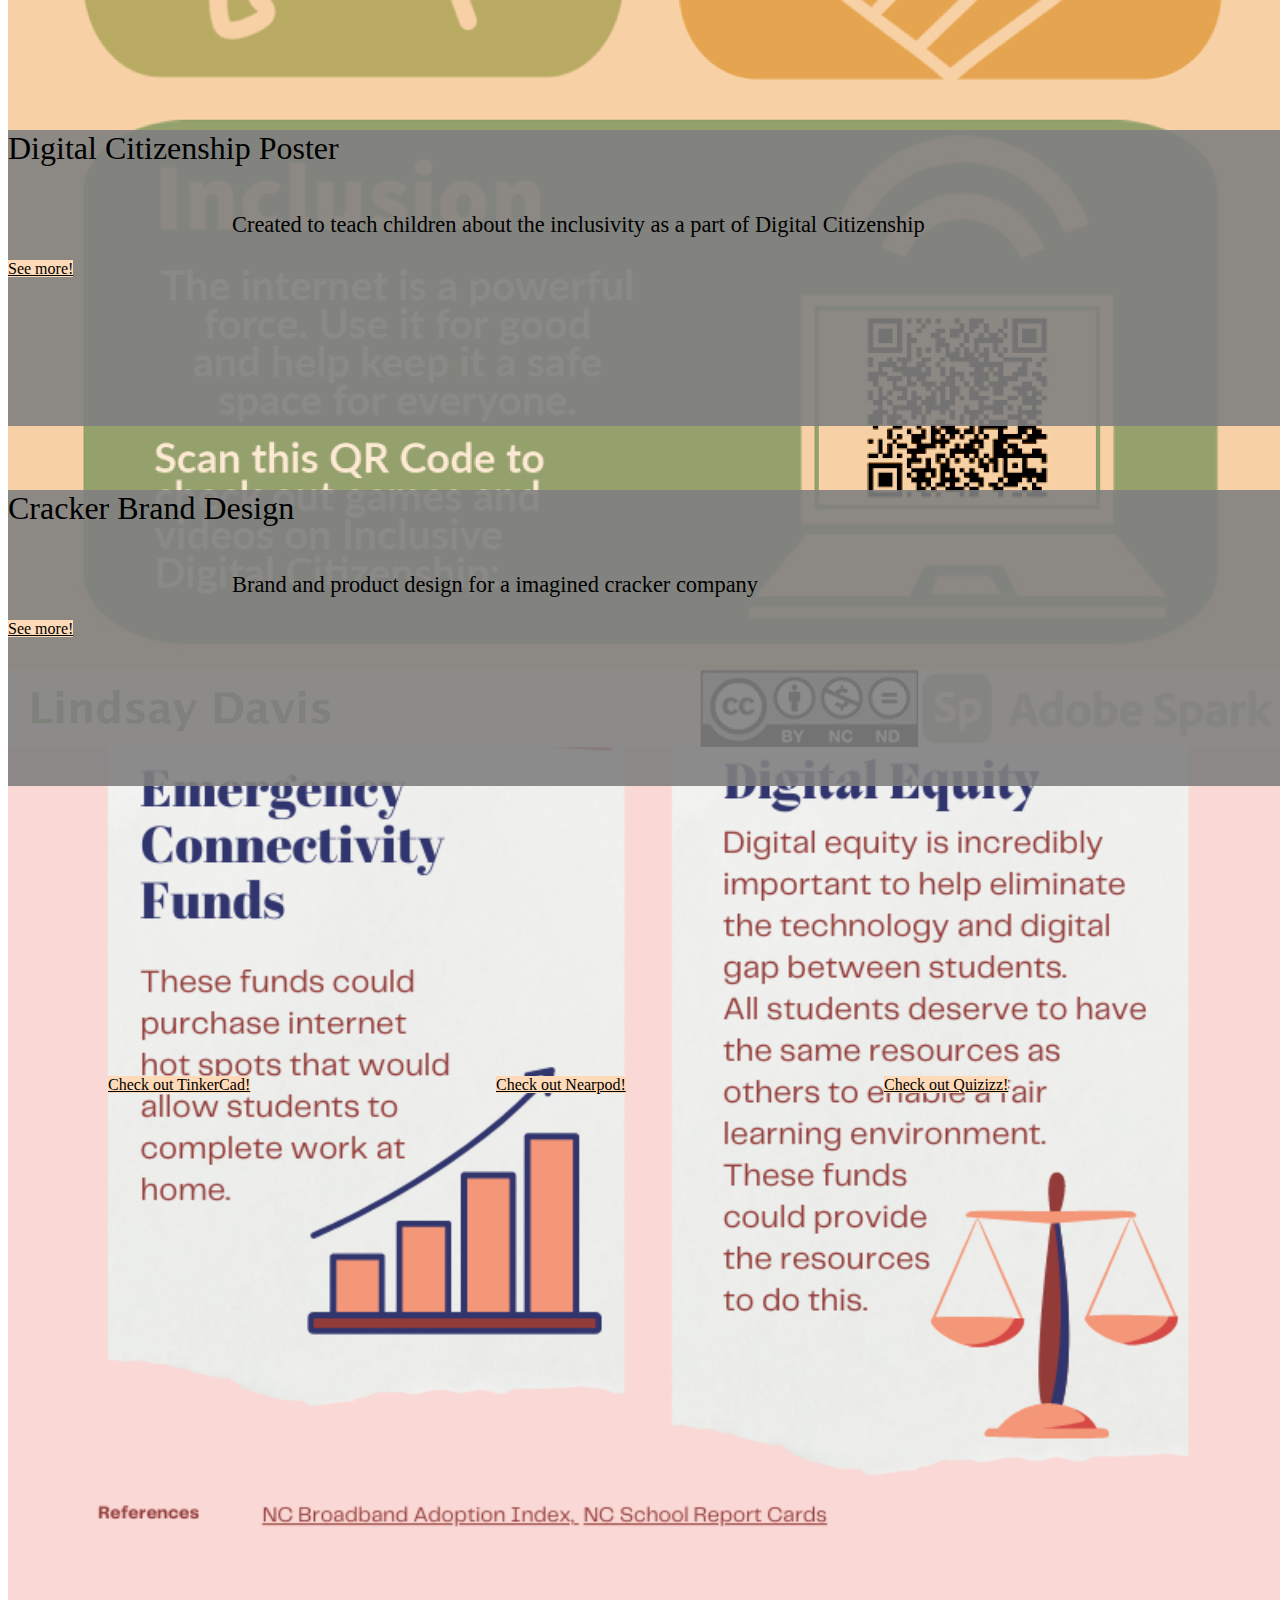
==== commit fa7b90c5: "added profile pic" ====
--- a/index.html
+++ b/index.html
@@ -44,13 +44,13 @@
         </div>
         <div class="aboutme">
             <div class="image">
-                <img src="TODO LINDSAY BUST" class="img-fluid rounded-start" alt="Bust of Lindsay Davis">
+                <img src="images/DSC_0042-2 (2).jpg" class="img-fluid rounded-start" alt="Bust of Lindsay Davis">
             </div>
             <div class="description">
                 <div>
                     <h2>About Me</h2>
                     <p>Hi, I'm Lindsay! </p>
-                    <p>I'm a junior at North Carolina State University studying Learning Design and Technology. I'm excited to apply to the NC State's Accelerated Bachelor's/Masters Program by the end of Spring 2022! </p>
+                    <p>I'm a junior at North Carolina State University studying Learning Design and Technology. I'm excited to study abroad in Prague this summer! </p>
                     <a href="about.html" class="btn btn-primary">Learn more about me</a>
                 </div>
             </div>
@@ -63,7 +63,7 @@
             </div>
             <div class="carousel-inner mx-auto mt-3">
                 <div class="carousel-item active">
-                    <img src="images/Robeson County (1).png" class="d-block mx-auto" alt="...">
+                    <img src="images/Robeson County (1).png" class="d-block mx-auto" alt="">
                     <div class="carousel-caption d-md-block">
                         <h3>Digital Inequity Infographic</h3>
                         <p>Persuasive Infographic to advocate for more internet hotspots and personal devices as a result of digital inequity</p>
@@ -71,7 +71,7 @@
                     </div>
                 </div>
                 <div class="carousel-item">
-                    <img src="images/Digital Citizenship Poster Completed (1) (1).png" class="d-block mx-auto" alt="...">
+                    <img src="images/Digital Citizenship Poster Completed (1) (1).png" class="d-block mx-auto" alt="">
                     <div class="carousel-caption d-md-block">
                         <h3>Digital Citizenship Poster</h3>
                         <p>Created to teach children about the inclusivity as a part of Digital Citizenship</p>
--- a/styles.css
+++ b/styles.css
@@ -74,6 +74,11 @@
     padding-right: 1em;
 }
 
+.image img {
+    width: 40%;
+    height: auto;
+}
+
 .aboutme {
     display: flex;
     flex-direction: row;
@@ -235,32 +240,6 @@
 .contact h2 {
     font-size: 2.6em;
     margin-bottom: 4vh;
-}
-
-.contact .links {
-    margin-top: 4vh;
-    width: 45%;
-}
-
-.contact .links .list-group-item {
-    display: flex;
-    flex-direction: row;
-    justify-content: start;
-    align-items: center;
-}
-
-.contact .links .list-group-item img {
-    max-width: 10vw;
-}
-
-.contact .links .list-group-item a {
-    position: absolute;
-    right: 0;
-    font-size: 1.6em;
-}
-
-.contact .links .list-group-item a:hover {
-    background-color: lightcoral;
 }
 
 @media only screen and (max-width: 990px) {
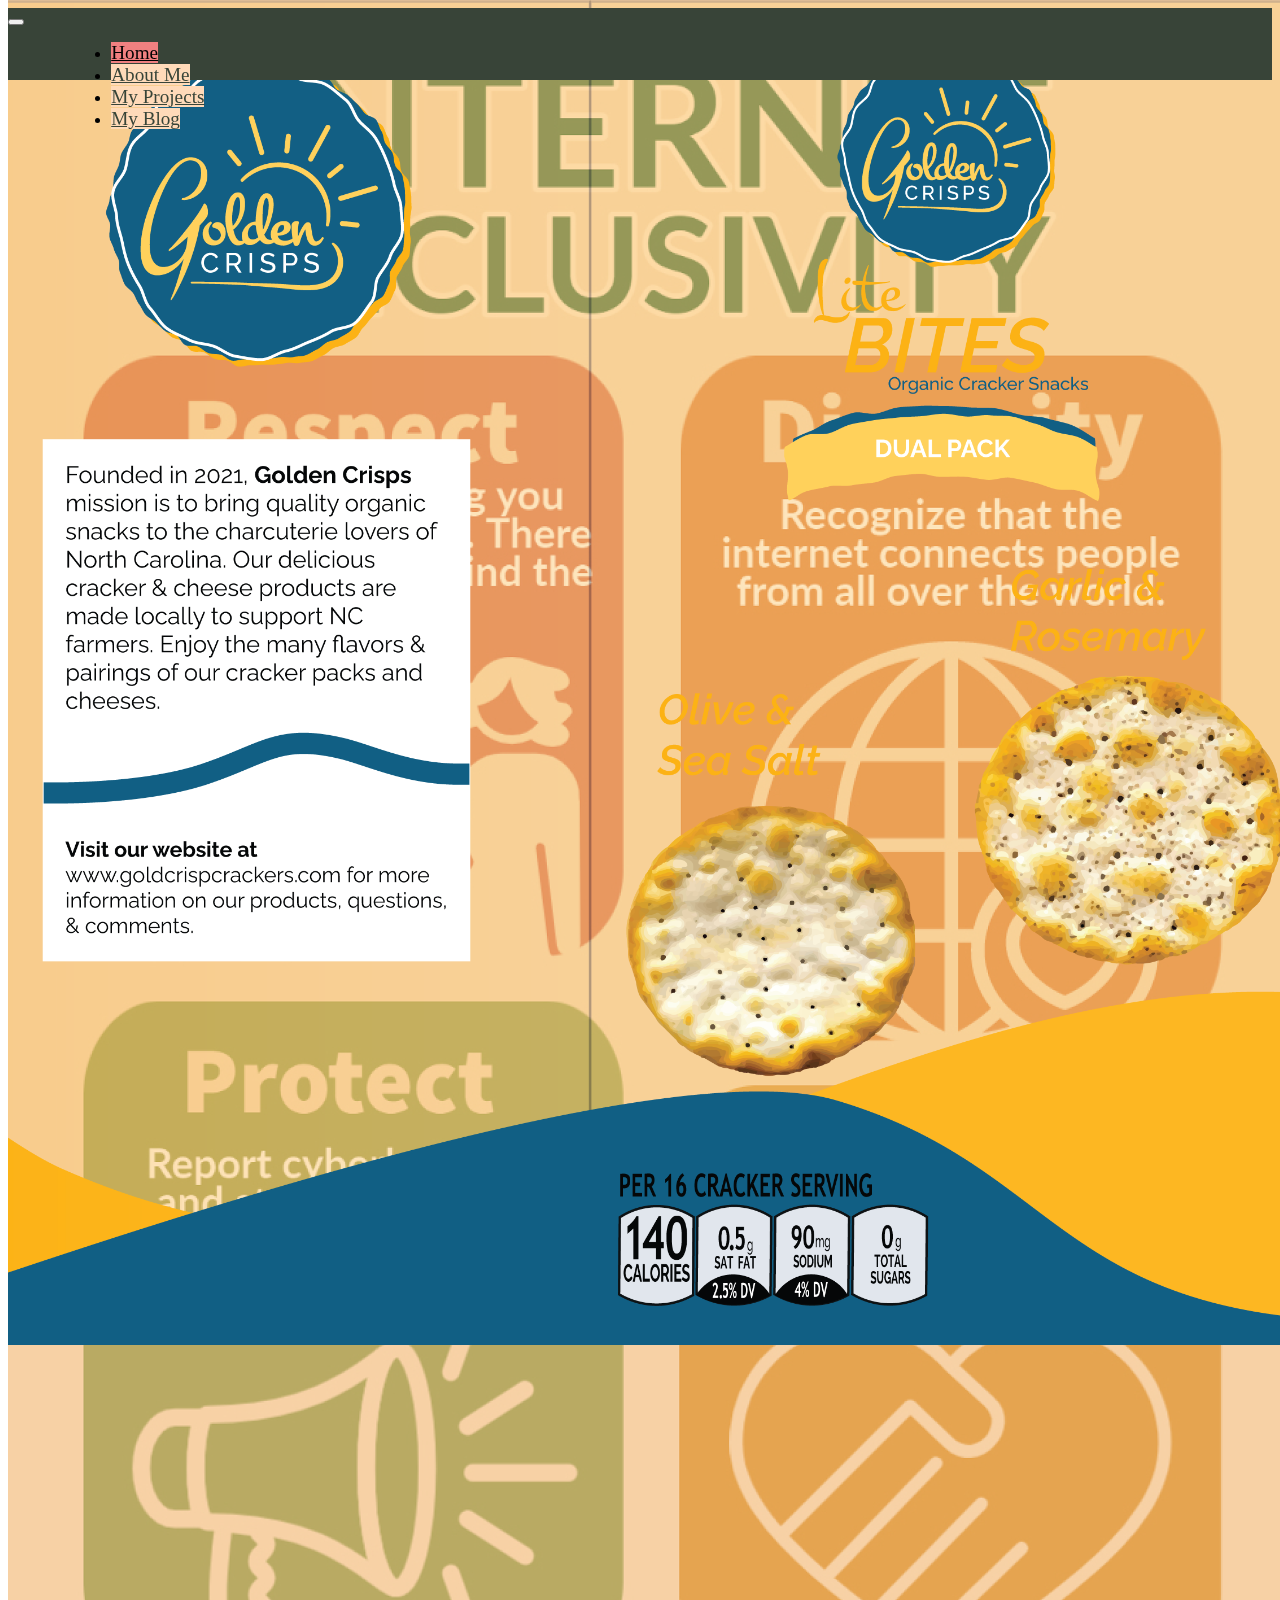
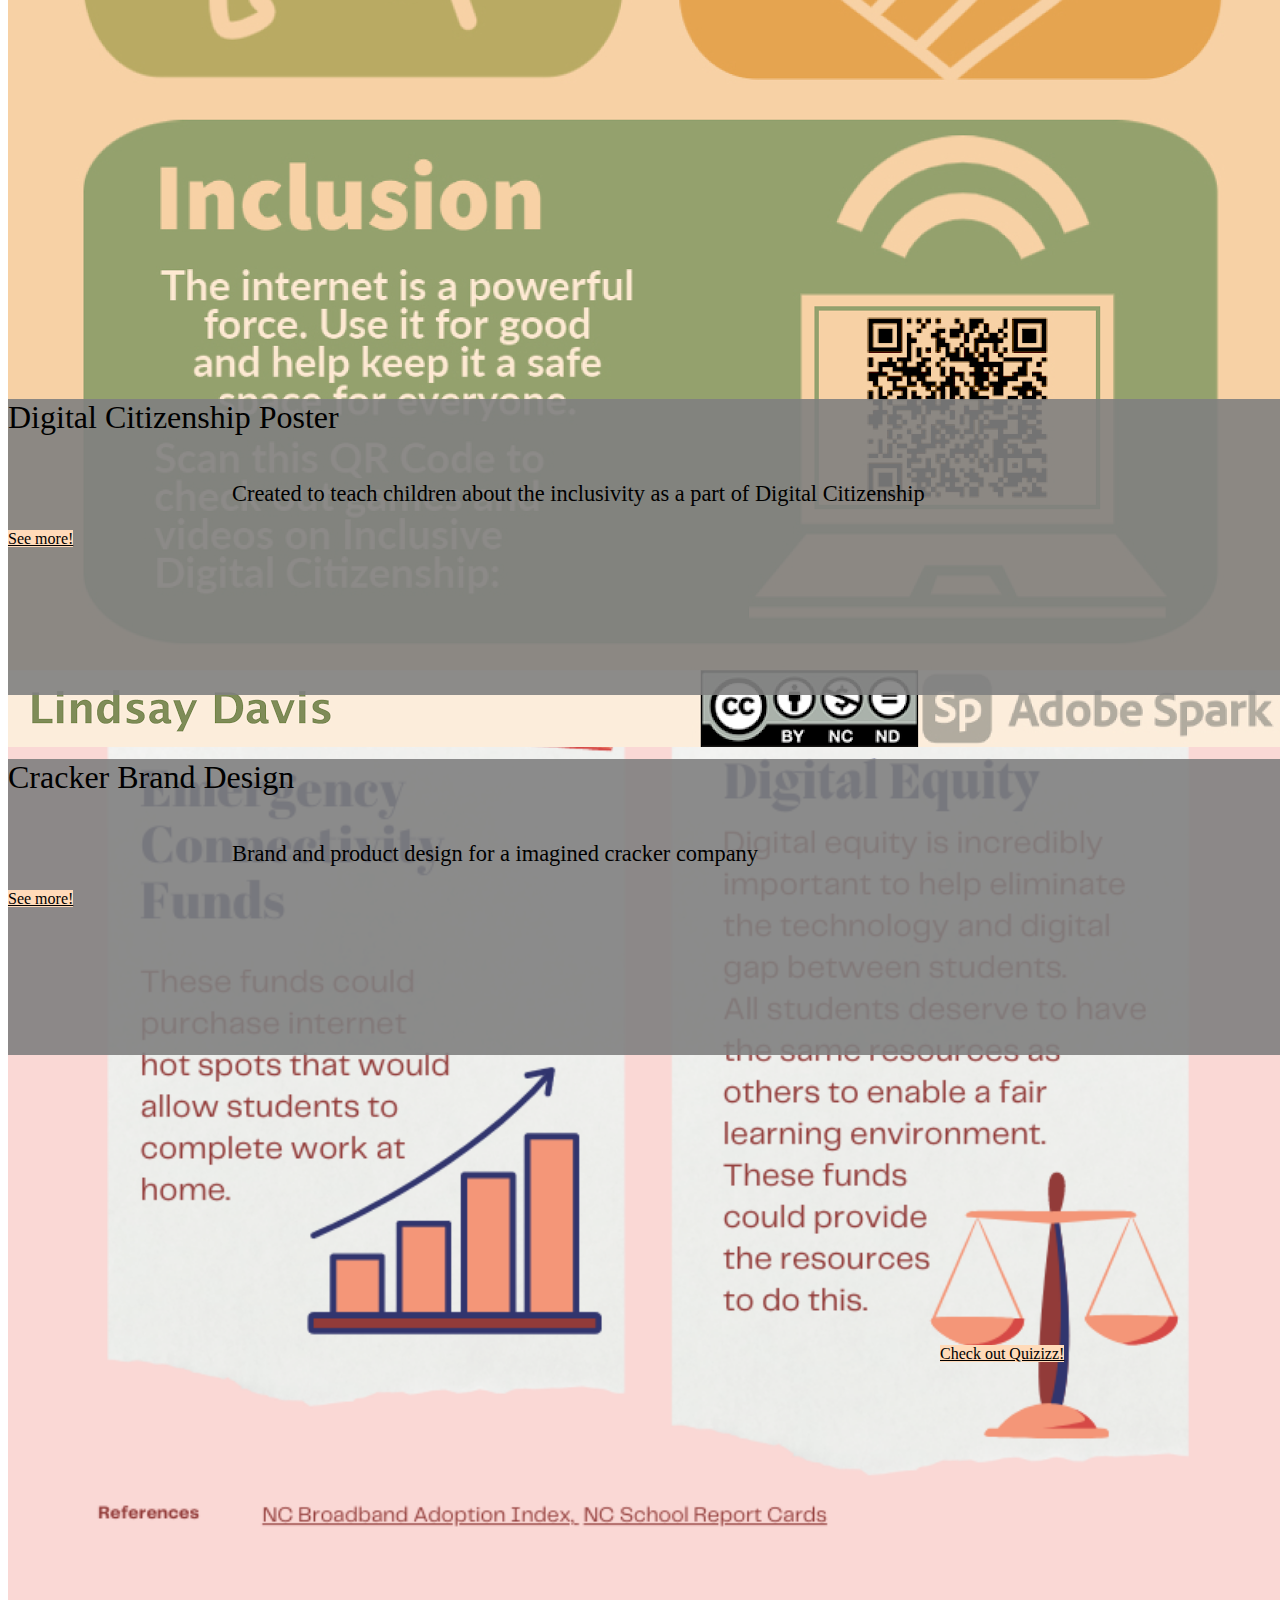
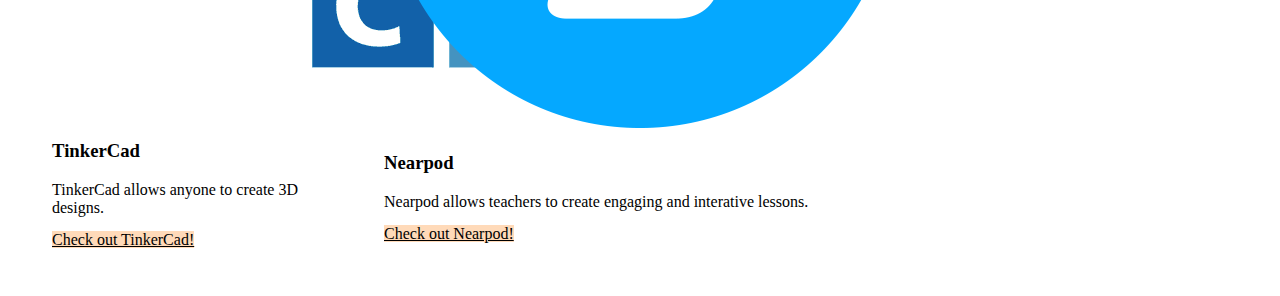
==== commit 210b97ae: "toolbar fix" ====
--- a/index.html
+++ b/index.html
@@ -30,9 +30,6 @@
                         </li>
                         <li class="nav-item">
                             <a class="nav-link" href="table of contents.html">My Blog</a>
-                        </li>
-                        <li class="nav-item">
-                          <a class="nav-link" href="contact.html">Contact</a>
                         </li>
                     </ul>
                 </div>
@@ -100,15 +97,15 @@
             <h2 class="title">My Favorite EdTech Tools:</h2>
             <div class="cards">
                 <div class="card" style="width: 18rem;">
-                    <img class="card-img-top" src="/images/tinkercad.png" alt="Card image cap">
+                    <img class="card-img-top" src="images/tinkercad-logo.png" alt="Card image cap">
                     <div class="card-body">
                         <h3 class="card-title">TinkerCad</h3>
                         <p class="card-text">TinkerCad allows anyone to create 3D designs.</p>
                         <a href="https://www.tinkercad.com/" class="btn btn-primary">Check out TinkerCad!</a>
                     </div>
                 </div>
-                <div class="card" style="width: 18rem;">
-                    <img class="card-img-top" src="/images/nearpod.png" alt="Card image cap">
+                <div class="card" ztyle="width: 18rem;">
+                    <img class="card-img-top" src="images/NearpodLogo_512x512.png" alt="Card image cap">
                     <div class="card-body">
                         <h3 class="card-title">Nearpod</h3>
                         <p class="card-text">Nearpod allows teachers to create engaging and interative lessons.</p>
--- a/styles.css
+++ b/styles.css
@@ -74,11 +74,6 @@
     padding-right: 1em;
 }
 
-.image img {
-    width: 40%;
-    height: auto;
-}
-
 .aboutme {
     display: flex;
     flex-direction: row;
@@ -91,8 +86,18 @@
 }
 
 .aboutme .image {
-    margin-right: 5em;
-}
+    margin-right: -3em;
+    margin-right: 0;
+    display: flex;
+    align-items: center;
+    justify-content: center;
+}
+
+.aboutme .image img {
+    width: 70%;
+    height: auto;
+    margin-bottom: 5em;
+}   
 
 .aboutme .description {
     text-align: center;
@@ -242,7 +247,7 @@
     margin-bottom: 4vh;
 }
 
-@media only screen and (max-width: 990px) {
+@media only screen and (max-width: 1200px) {
     .nav.nav-pills {
         display: flex;
         flex-direction: column;
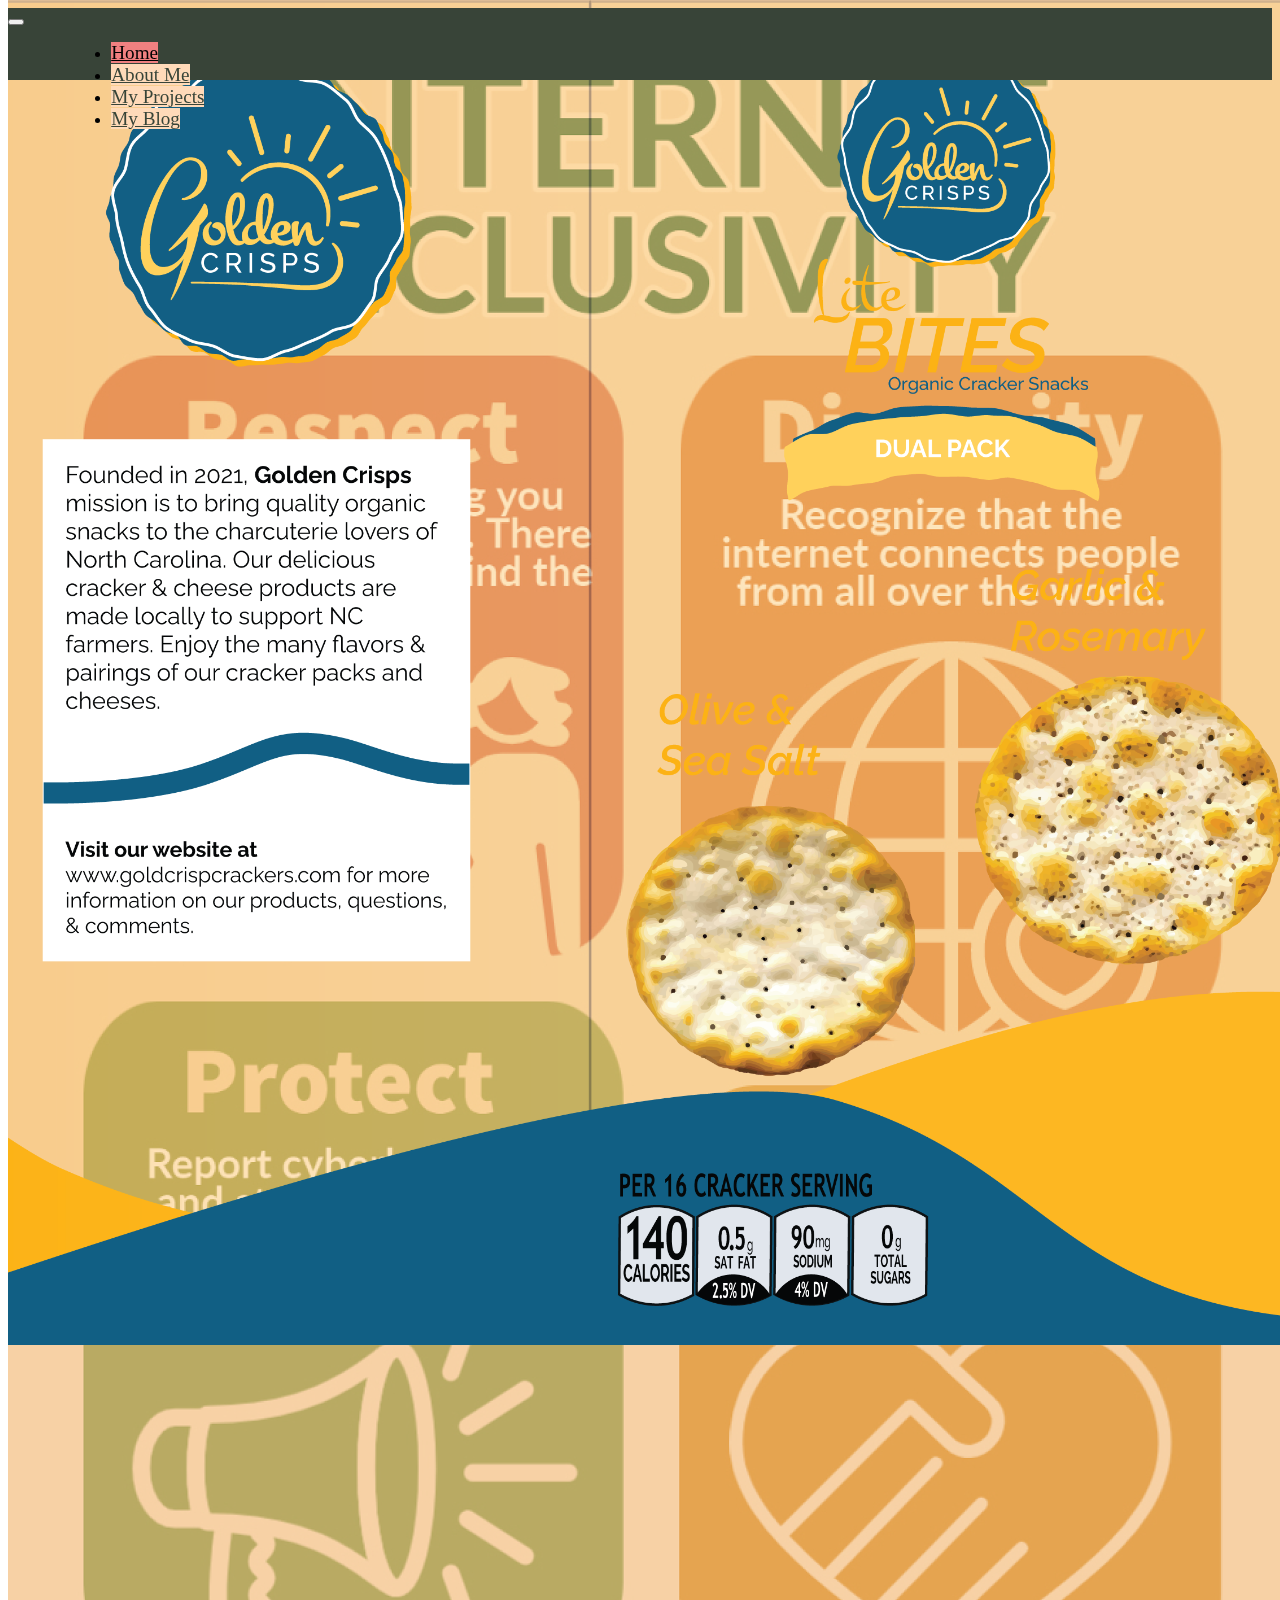
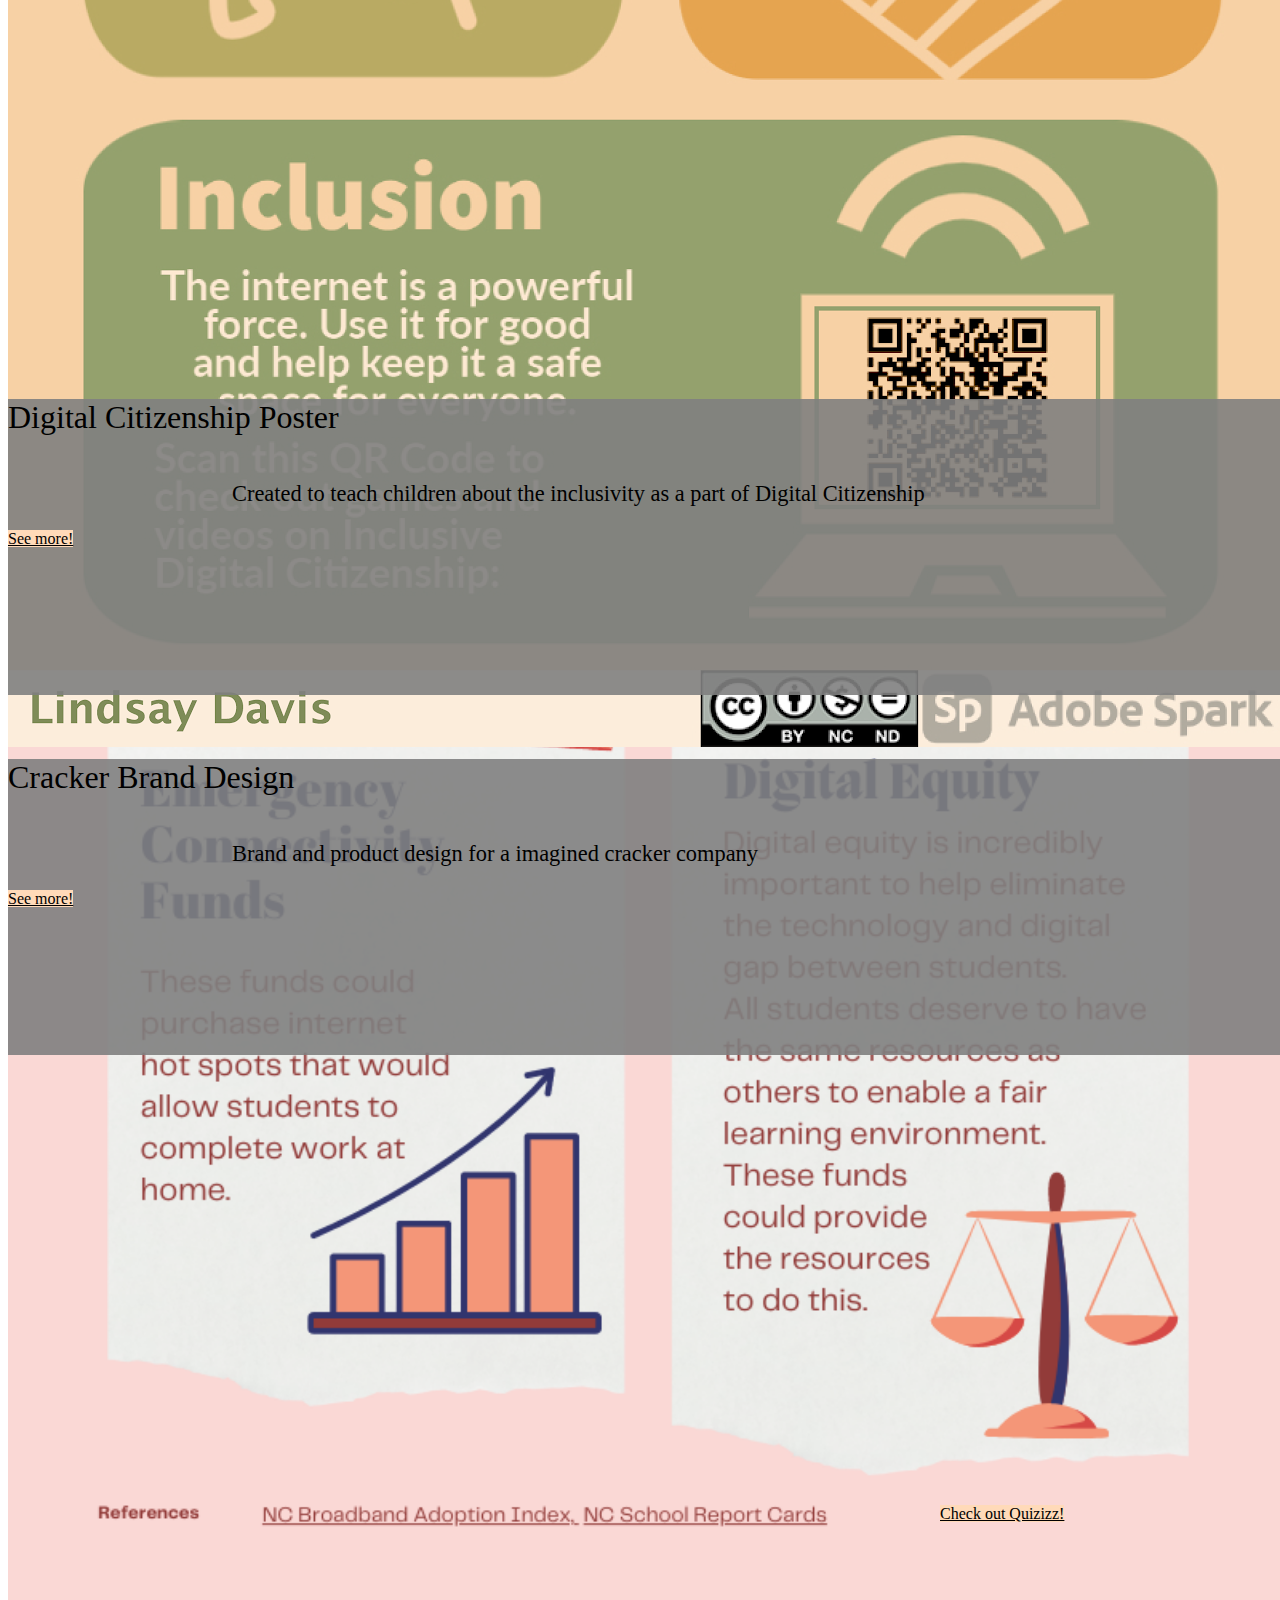
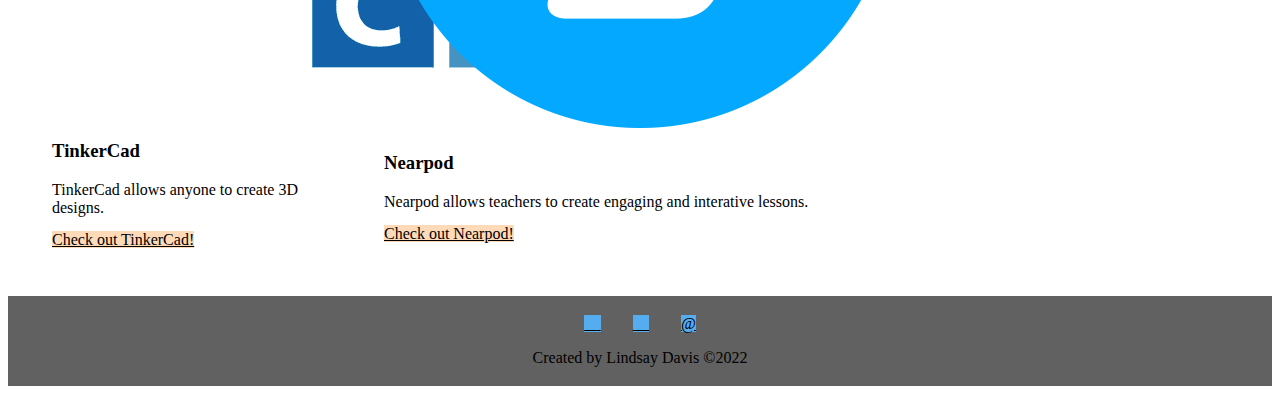
==== commit 9877ef82: "footer" ====
--- a/index.html
+++ b/index.html
@@ -113,7 +113,7 @@
                     </div>
                 </div>
                 <div class="card" style="width: 18rem;">
-                    <img class="card-img-top" src="/images/quizziz.jpeg" alt="Card image cap">
+                    <img class="card-img-top" src="/images/quizizz.png" alt="Card image cap">
                     <div class="card-body">
                         <h3 class="card-title">Quizziz</h3>
                         <p class="card-text">Quizziz contains fun and customizable quizzes with insight on student performance.</p>
@@ -122,6 +122,22 @@
                 </div>
             </div>
         </div>
+        <footer>
+            <div>
+              <a id="twitter" class="btn btn-primary btn-floating" style="background-color: #55acee;" href="https://twitter.com/lindsaydavise" role="button">
+                <i class="fab fa-twitter" aria-hidden="true"></i>
+              </a>
+              <a id="linkedin" class="btn btn-primary btn-floating" style="background-color: #55acee;" href="https://twitter.com/lindsaydavise" role="button">
+                <i class="fab fa-linked" aria-hidden="true"></i>
+              </a>
+              <a id="email" class="btn btn-primary btn-floating" style="background-color: #55acee;" href="https://twitter.com/lindsaydavise" role="button">
+                <i class="fab fa-email" aria-hidden="true"></i>
+              </a>
+            </div>
+            <div class="text">
+              Created by Lindsay Davis ©2022
+            </div>
+          </footer>
         <script src="https://cdn.jsdelivr.net/npm/bootstrap@5.1.3/dist/js/bootstrap.bundle.min.js" integrity="sha384-ka7Sk0Gln4gmtz2MlQnikT1wXgYsOg+OMhuP+IlRH9sENBO0LRn5q+8nbTov4+1p" crossorigin="anonymous"></script>
     </body>
 </html>--- a/styles.css
+++ b/styles.css
@@ -247,7 +247,7 @@
     margin-bottom: 4vh;
 }
 
-@media only screen and (max-width: 1200px) {
+@media only screen and (max-width: 990px) {
     .nav.nav-pills {
         display: flex;
         flex-direction: column;
@@ -320,4 +320,42 @@
     .contact .links .list-group-item a {
         font-size: 0.8em;
     }
-}+}
+
+footer {
+    width: 100%;
+    height: 10vh;
+    background-color: rgb(97, 97, 97);
+    display: flex;
+    align-items: center;
+    justify-content: center;
+    flex-direction: column;
+}
+
+footer a {
+    margin-left: 2em;
+}
+
+footer a:first-child {
+    margin-left: 0;
+}
+
+footer a i {
+    color: black;
+}
+
+footer #twitter i::before {
+    content: "\f099";
+}
+
+footer #linkedin i::before {
+    content: "\f08c";
+}
+footer #email i::before {
+    content: "\40";
+}
+
+footer .text {
+    padding-top: 1em;
+}
+
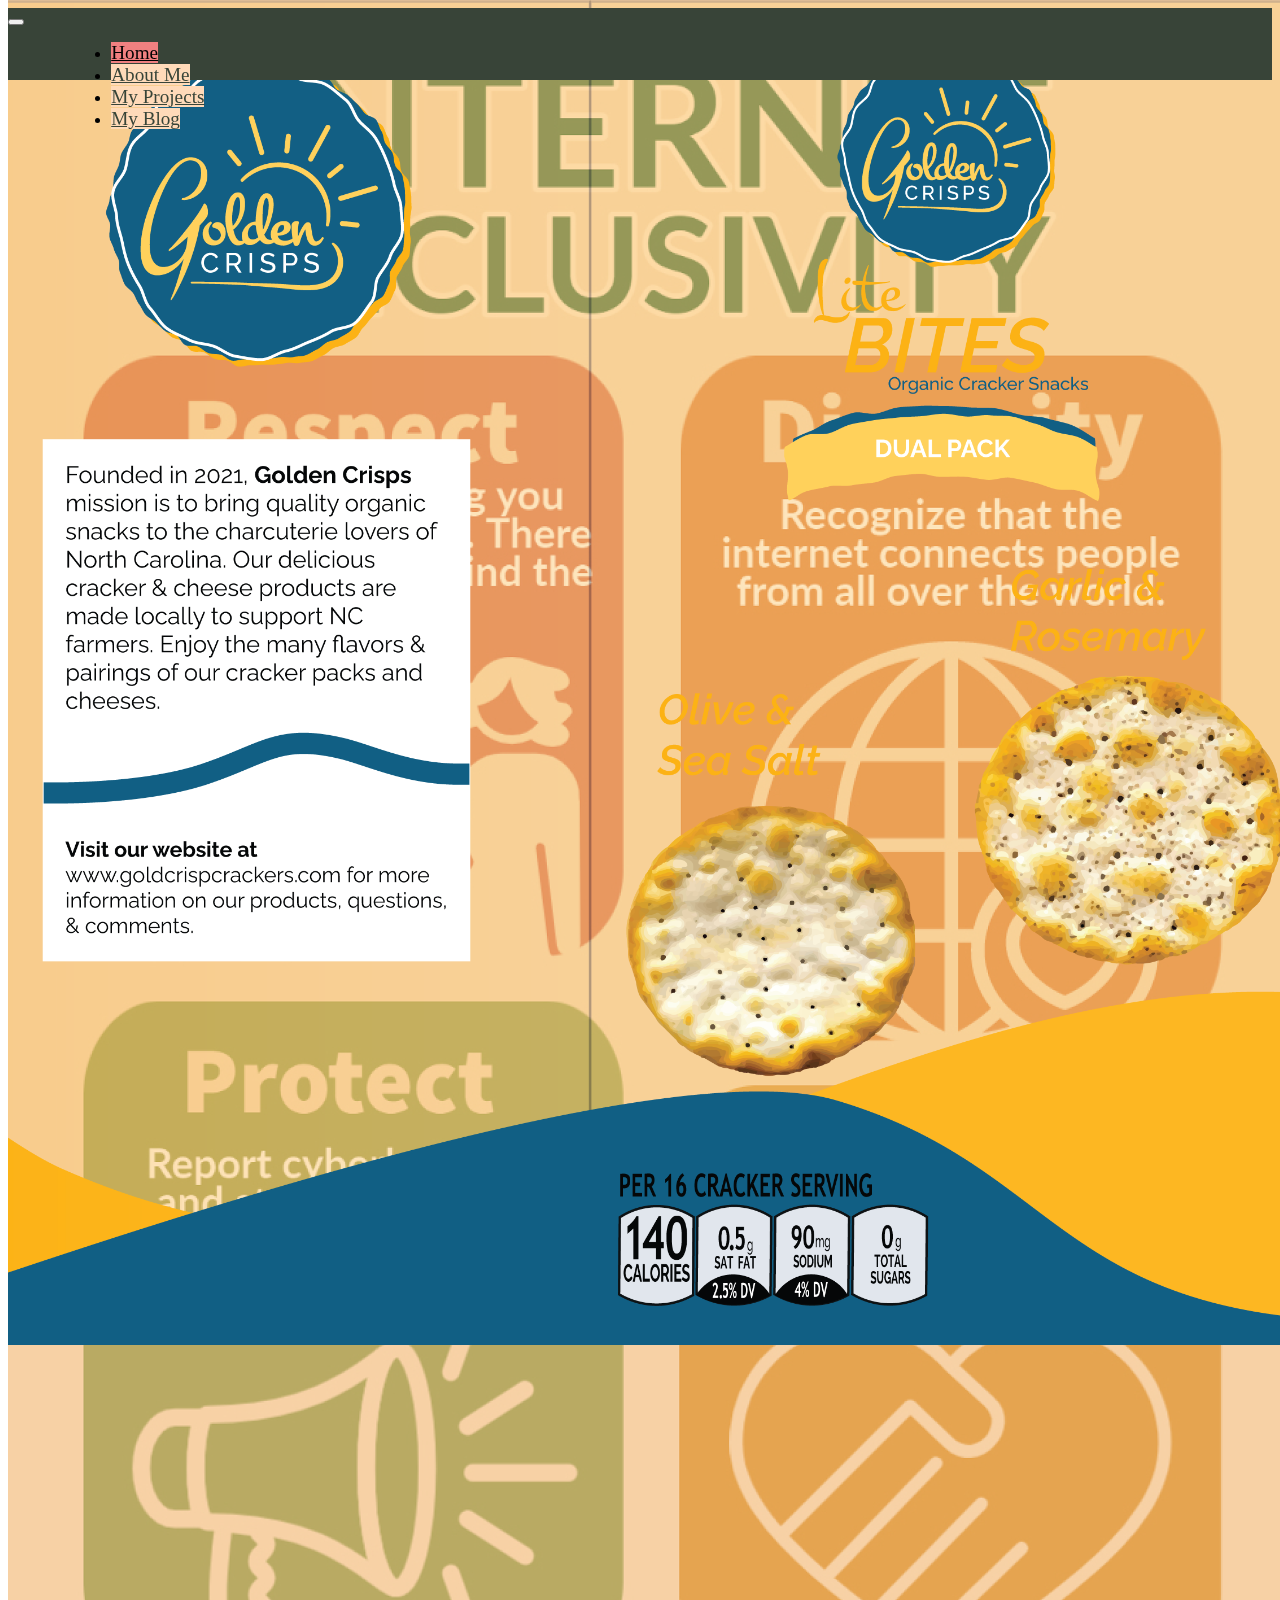
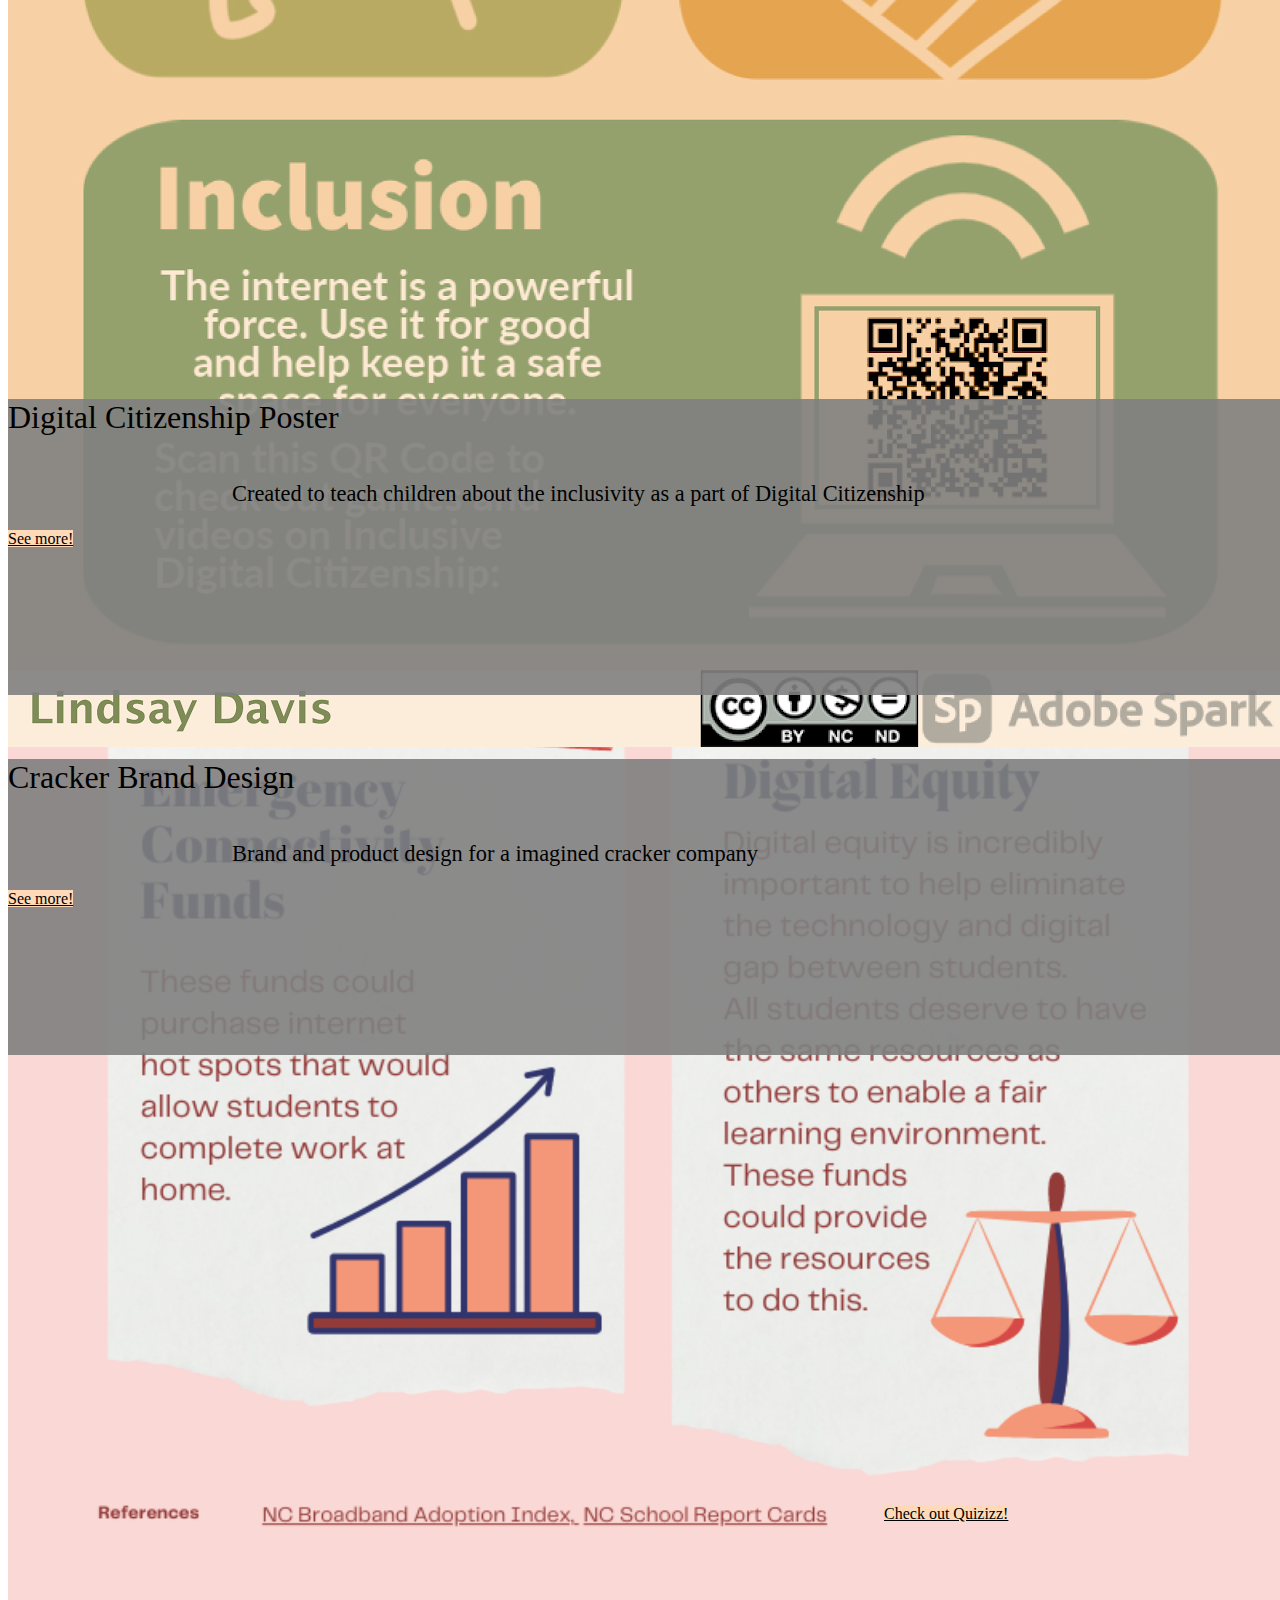
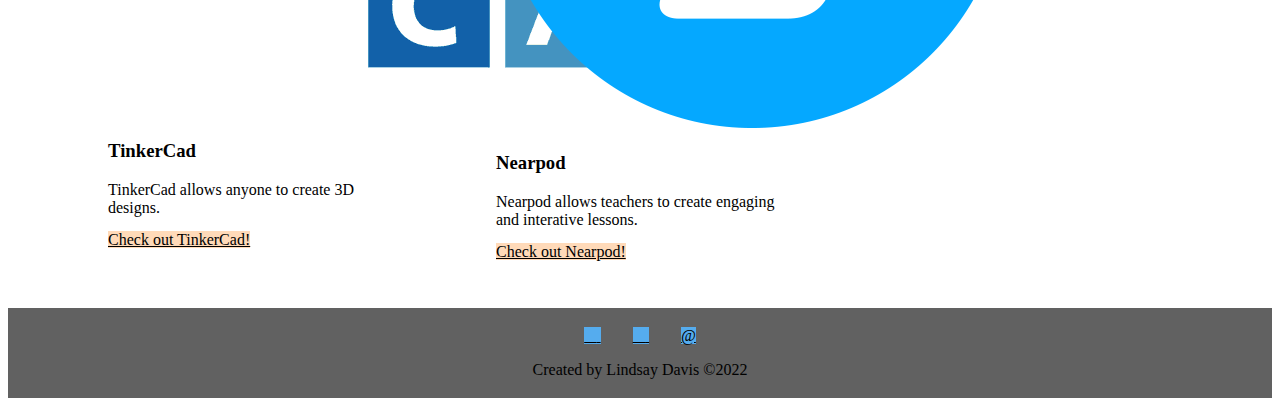
==== commit 0b0f77e4: "font awesome" ====
--- a/index.html
+++ b/index.html
@@ -104,7 +104,7 @@
                         <a href="https://www.tinkercad.com/" class="btn btn-primary">Check out TinkerCad!</a>
                     </div>
                 </div>
-                <div class="card" ztyle="width: 18rem;">
+                <div class="card" style="width: 18rem;">
                     <img class="card-img-top" src="images/NearpodLogo_512x512.png" alt="Card image cap">
                     <div class="card-body">
                         <h3 class="card-title">Nearpod</h3>
@@ -113,7 +113,7 @@
                     </div>
                 </div>
                 <div class="card" style="width: 18rem;">
-                    <img class="card-img-top" src="/images/quizizz.png" alt="Card image cap">
+                    <img class="card-img-top" src="images/quizizz.png" alt="Card image cap">
                     <div class="card-body">
                         <h3 class="card-title">Quizziz</h3>
                         <p class="card-text">Quizziz contains fun and customizable quizzes with insight on student performance.</p>
@@ -139,5 +139,6 @@
             </div>
           </footer>
         <script src="https://cdn.jsdelivr.net/npm/bootstrap@5.1.3/dist/js/bootstrap.bundle.min.js" integrity="sha384-ka7Sk0Gln4gmtz2MlQnikT1wXgYsOg+OMhuP+IlRH9sENBO0LRn5q+8nbTov4+1p" crossorigin="anonymous"></script>
+    
     </body>
 </html>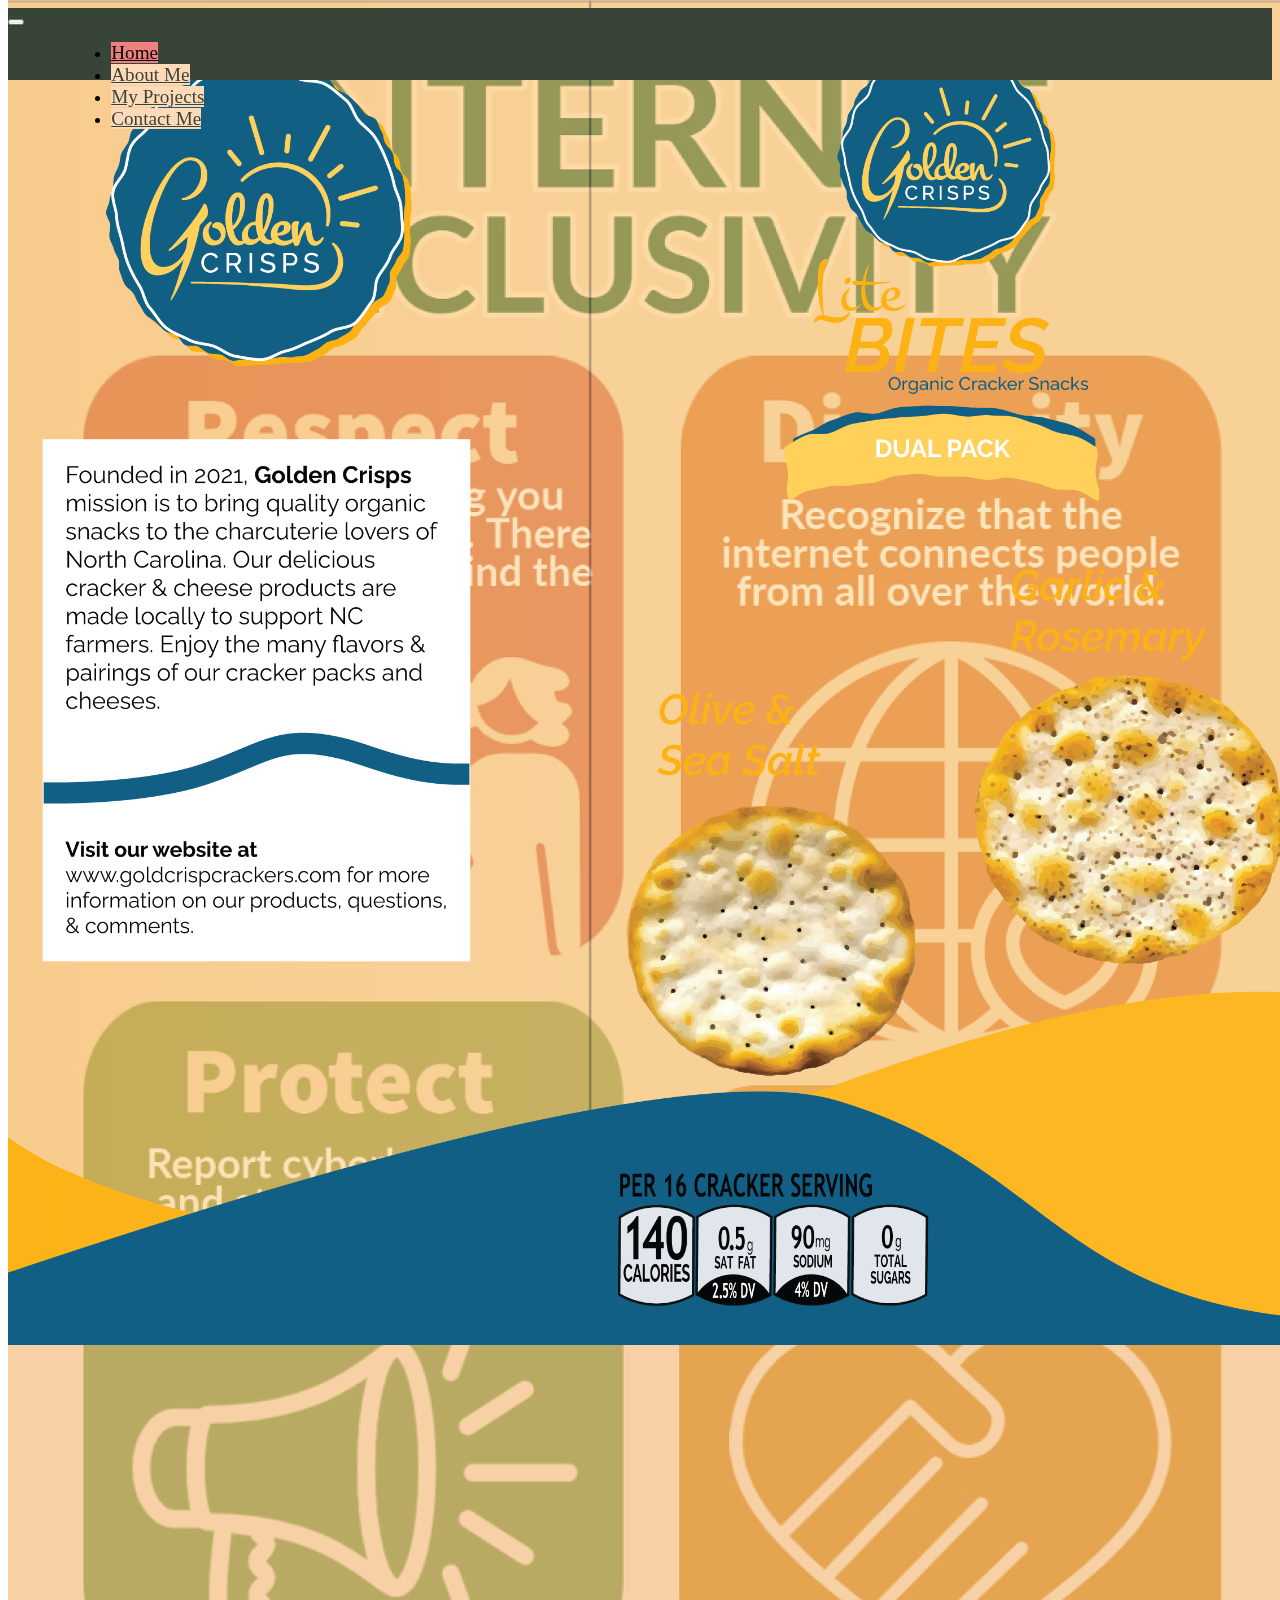
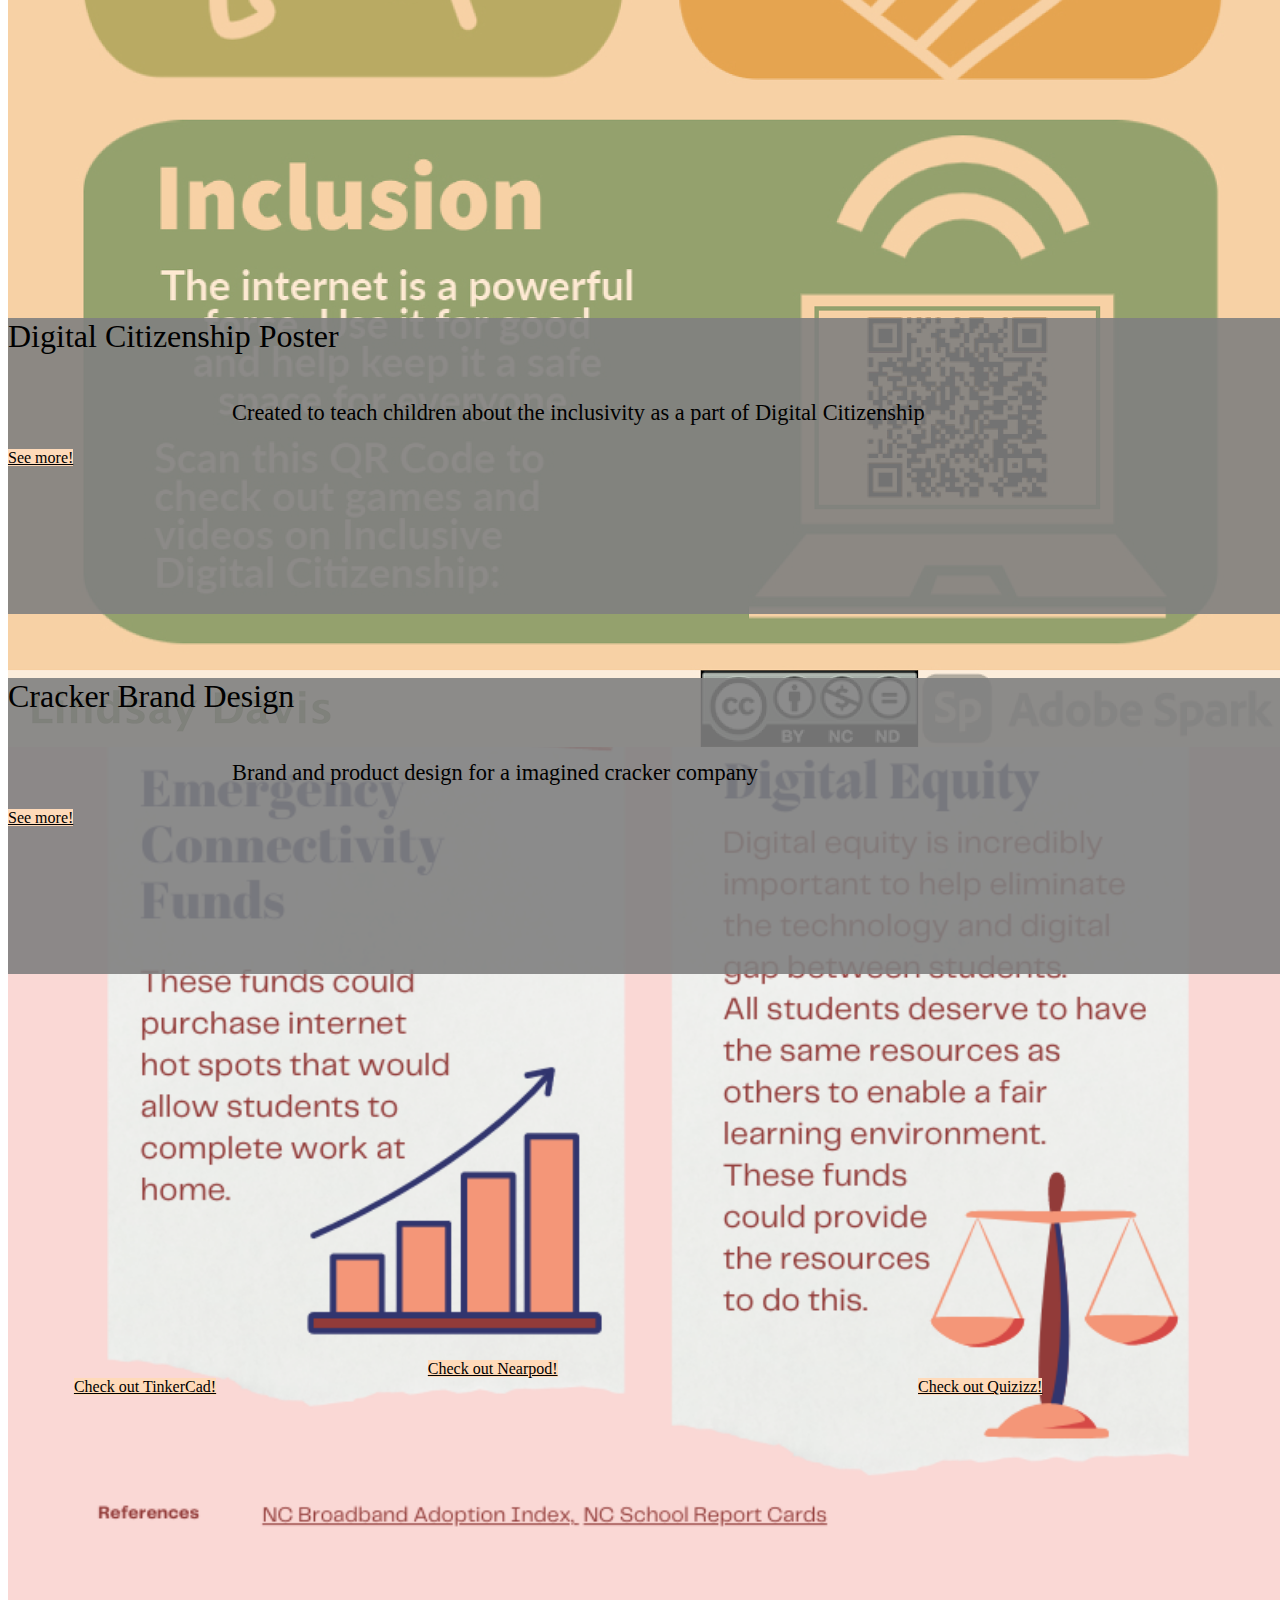
==== commit 2c0a41a8: "final project" ====
--- a/index.html
+++ b/index.html
@@ -1,144 +1,161 @@
 <!DOCTYPE html>
 <html lang="en">
-    <head>
-        <title>Lindsay Davis: Professional Portfolio</title>
-        <meta charset="utf-8" />
-        <meta http-equiv="X-UA-Compatible" content="IE=edge" />
-        <meta name="viewport" content="width=device-width, initial-scale=1" />
-        <meta name="description" content="Lindsay Davis Professional Portfolio." />
-        <meta name="author" content="Lindsay Davis" />
-        <link href="https://cdn.jsdelivr.net/npm/bootstrap@5.0.2/dist/css/bootstrap.min.css" rel="stylesheet" integrity="sha384-EVSTQN3/azprG1Anm3QDgpJLIm9Nao0Yz1ztcQTwFspd3yD65VohhpuuCOmLASjC" crossorigin="anonymous">
-        <link rel="stylesheet" href="styles.css">
-    </head>
-    <body>
-        <nav class="navbar navbar-expand-lg navbar-light">
-            <div class="container-fluid">
-                <button class="navbar-toggler" type="button" data-bs-toggle="collapse" data-bs-target="#navbarNavDropdown" aria-controls="navbarNavDropdown" aria-expanded="false" aria-label="Toggle navigation">
-                    <span class="navbar-toggler-icon"></span>
-                </button>
 
-                <div class="collapse navbar-collapse" id="navbarNavDropdown">
-                    <ul class="nav nav-pills">
-                        <li class="nav-item">
-                            <a class="nav-link active" aria-current="page" href="index.html">Home</a>
-                        </li>
-                        <li class="nav-item">
-                            <a class="nav-link" href="about.html">About Me</a>
-                        </li>
-                        <li class="nav-item">
-                            <a class="nav-link" href="projects.html">My Projects</a>
-                        </li>
-                        <li class="nav-item">
-                            <a class="nav-link" href="table of contents.html">My Blog</a>
-                        </li>
-                    </ul>
+<head>
+    <title>Lindsay Davis: Professional Portfolio</title>
+    <meta charset="utf-8" />
+    <meta http-equiv="X-UA-Compatible" content="IE=edge" />
+    <meta name="viewport" content="width=device-width, initial-scale=1" />
+    <meta name="description" content="Lindsay Davis Professional Portfolio." />
+    <meta name="author" content="Lindsay Davis" />
+    <link href="https://cdn.jsdelivr.net/npm/bootstrap@5.0.2/dist/css/bootstrap.min.css" rel="stylesheet"
+        integrity="sha384-EVSTQN3/azprG1Anm3QDgpJLIm9Nao0Yz1ztcQTwFspd3yD65VohhpuuCOmLASjC" crossorigin="anonymous">
+    <link rel="stylesheet" href="styles.css">
+</head>
+
+<body>
+    <nav class="navbar navbar-expand-lg navbar-light">
+        <div class="container-fluid">
+            <button class="navbar-toggler" type="button" data-bs-toggle="collapse" data-bs-target="#navbarNavDropdown"
+                aria-controls="navbarNavDropdown" aria-expanded="false" aria-label="Toggle navigation">
+                <span class="navbar-toggler-icon"></span>
+            </button>
+            <div class="collapse navbar-collapse" id="navbarNavDropdown">
+                <ul class="nav nav-pills">
+                    <li class="nav-item">
+                        <a class="nav-link active" aria-current="page" href="index.html">Home</a>
+                    </li>
+                    <li class="nav-item">
+                        <a class="nav-link" href="about.html">About Me</a>
+                    </li>
+                    <li class="nav-item">
+                        <a class="nav-link" href="projects.html">My Projects</a>
+                    </li>
+                    <li class="nav-item">
+                        <a class="nav-link" href="contact.html">Contact Me</a>
+                    </li>
+                </ul>
+            </div>
+        </div>
+    </nav>
+    <div class="header display-1 mx-auto text-center">
+        <h1 class="first">Lindsay Davis</h1>
+        <h1>Educational Journey</h1>
+    </div>
+    <div class="aboutme">
+        <div class="image">
+            <img src="images/DSC_0042-2 (2).jpg" class="img-fluid rounded-start" alt="Bust of Lindsay Davis">
+        </div>
+        <div class="description">
+            <div>
+                <h2>About Me</h2>
+                <p>Hi, I'm Lindsay! </p>
+                <p>I'm a junior at North Carolina State University studying Learning Design and Technology. I'm excited
+                    to study abroad in Prague this summer! </p>
+                <a href="about.html" class="btn btn-primary">Learn more about me</a>
+            </div>
+        </div>
+    </div>
+    <div id="carouselProjects" class="carousel slide mx-auto" data-bs-ride="carousel">
+        <div class="carousel-indicators">
+            <button type="button" data-bs-target="#carouselProjects" data-bs-slide-to="0" class="active"
+                aria-current="true" aria-label="Slide 1"></button>
+            <button type="button" data-bs-target="#carouselProjects" data-bs-slide-to="1" aria-label="Slide 2"></button>
+            <button type="button" data-bs-target="#carouselProjects" data-bs-slide-to="2" aria-label="Slide 3"></button>
+        </div>
+        <div class="carousel-inner mx-auto mt-3">
+            <div class="carousel-item active">
+                <img src="images/Robeson County (1).png" class="d-block mx-auto" alt="">
+                <div class="carousel-caption d-md-block">
+                    <h3>Digital Inequity Infographic</h3>
+                    <p>Persuasive Infographic to advocate for more internet hotspots and personal devices as a result of
+                        digital inequity</p>
+                    <a href="projects.html" class="btn btn-primary">See more!</a>
                 </div>
             </div>
-        </nav>
-        <div class="header display-1 mx-auto text-center">
-            <h1 class="first">Lindsay Davis</h1>
-            <h1>Educational Journey</h1>
-        </div>
-        <div class="aboutme">
-            <div class="image">
-                <img src="images/DSC_0042-2 (2).jpg" class="img-fluid rounded-start" alt="Bust of Lindsay Davis">
+            <div class="carousel-item">
+                <img src="images/Digital Citizenship Poster Completed (1) (1).png" class="d-block mx-auto" alt="">
+                <div class="carousel-caption d-md-block">
+                    <h3>Digital Citizenship Poster</h3>
+                    <p>Created to teach children about the inclusivity as a part of Digital Citizenship</p>
+                    <a href="projects.html" class="btn btn-primary">See more!</a>
+                </div>
             </div>
-            <div class="description">
-                <div>
-                    <h2>About Me</h2>
-                    <p>Hi, I'm Lindsay! </p>
-                    <p>I'm a junior at North Carolina State University studying Learning Design and Technology. I'm excited to study abroad in Prague this summer! </p>
-                    <a href="about.html" class="btn btn-primary">Learn more about me</a>
+            <div class="carousel-item">
+                <img src="images/Cracker box 1 cropped.png" class="d-block mx-auto" alt="Cracker box design">
+                <div class="carousel-caption d-md-block">
+                    <h3>Cracker Brand Design</h3>
+                    <p>Brand and product design for a imagined cracker company</p>
+                    <a href="projects.html" class="btn btn-primary">See more!</a>
                 </div>
             </div>
         </div>
-        <div id="carouselProjects" class="carousel slide mx-auto" data-bs-ride="carousel">
-            <div class="carousel-indicators">
-                <button type="button" data-bs-target="#carouselProjects" data-bs-slide-to="0" class="active" aria-current="true" aria-label="Slide 1"></button>
-                <button type="button" data-bs-target="#carouselProjects" data-bs-slide-to="1" aria-label="Slide 2"></button>
-                <button type="button" data-bs-target="#carouselProjects" data-bs-slide-to="2" aria-label="Slide 3"></button>
-            </div>
-            <div class="carousel-inner mx-auto mt-3">
-                <div class="carousel-item active">
-                    <img src="images/Robeson County (1).png" class="d-block mx-auto" alt="">
-                    <div class="carousel-caption d-md-block">
-                        <h3>Digital Inequity Infographic</h3>
-                        <p>Persuasive Infographic to advocate for more internet hotspots and personal devices as a result of digital inequity</p>
-                        <a href="projects.html" class="btn btn-primary">See more!</a>
-                    </div>
-                </div>
-                <div class="carousel-item">
-                    <img src="images/Digital Citizenship Poster Completed (1) (1).png" class="d-block mx-auto" alt="">
-                    <div class="carousel-caption d-md-block">
-                        <h3>Digital Citizenship Poster</h3>
-                        <p>Created to teach children about the inclusivity as a part of Digital Citizenship</p>
-                        <a href="projects.html" class="btn btn-primary">See more!</a>
-                    </div>
-                </div>
-                <div class="carousel-item">
-                    <img src="images/Cracker box 1 cropped.png" class="d-block mx-auto" alt="Cracker box design">
-                    <div class="carousel-caption d-md-block">
-                        <h3>Cracker Brand Design</h3>
-                        <p>Brand and product design for a imagined cracker company</p>
-                        <a href="projects.html" class="btn btn-primary">See more!</a>
-                    </div>
+        <button class="carousel-control-prev" type="button" data-bs-target="#carouselProjects" data-bs-slide="prev">
+            <span class="carousel-control-prev-icon" aria-hidden="true"></span>
+            <span class="visually-hidden">Previous</span>
+        </button>
+        <button class="carousel-control-next" type="button" data-bs-target="#carouselProjects" data-bs-slide="next">
+            <span class="carousel-control-next-icon" aria-hidden="true"></span>
+            <span class="visually-hidden">Next</span>
+        </button>
+    </div>
+    <div class="tools">
+        <h2 class="title">My Favorite EdTech Tools:</h2>
+        <div class="cards">
+            <div class="card" style="width: 18rem;">
+                <img class="card-img-top img-fluid" src="images/tinkercad-logo.png" alt="Card image cap">
+                <div class="card-body">
+                    <h3 class="card-title">TinkerCad</h3>
+                    <p class="card-text">TinkerCad allows anyone to create 3D designs.</p>
+                    <a href="https://www.tinkercad.com/" class="btn btn-primary">Check out TinkerCad!</a>
                 </div>
             </div>
-            <button class="carousel-control-prev" type="button" data-bs-target="#carouselProjects" data-bs-slide="prev">
-                <span class="carousel-control-prev-icon" aria-hidden="true"></span>
-                <span class="visually-hidden">Previous</span>
-            </button>
-            <button class="carousel-control-next" type="button" data-bs-target="#carouselProjects" data-bs-slide="next">
-                <span class="carousel-control-next-icon" aria-hidden="true"></span>
-                <span class="visually-hidden">Next</span>
-            </button>
-          </div>
-        <div class="tools">
-            <h2 class="title">My Favorite EdTech Tools:</h2>
-            <div class="cards">
-                <div class="card" style="width: 18rem;">
-                    <img class="card-img-top" src="images/tinkercad-logo.png" alt="Card image cap">
-                    <div class="card-body">
-                        <h3 class="card-title">TinkerCad</h3>
-                        <p class="card-text">TinkerCad allows anyone to create 3D designs.</p>
-                        <a href="https://www.tinkercad.com/" class="btn btn-primary">Check out TinkerCad!</a>
-                    </div>
+            <div class="card" ztyle="width: 18rem;">
+                <img class="card-img-top img-fluid" src="images/NearpodLogo_512x512.png" alt="Card image cap">
+                <div class="card-body">
+                    <h3 class="card-title">Nearpod</h3>
+                    <p class="card-text">Nearpod allows teachers to create engaging and interative lessons.</p>
+                    <a href="https://nearpod.com/" class="btn btn-primary">Check out Nearpod!</a>
                 </div>
-                <div class="card" style="width: 18rem;">
-                    <img class="card-img-top" src="images/NearpodLogo_512x512.png" alt="Card image cap">
-                    <div class="card-body">
-                        <h3 class="card-title">Nearpod</h3>
-                        <p class="card-text">Nearpod allows teachers to create engaging and interative lessons.</p>
-                        <a href="https://nearpod.com/" class="btn btn-primary">Check out Nearpod!</a>
-                    </div>
-                </div>
-                <div class="card" style="width: 18rem;">
-                    <img class="card-img-top" src="images/quizizz.png" alt="Card image cap">
-                    <div class="card-body">
-                        <h3 class="card-title">Quizziz</h3>
-                        <p class="card-text">Quizziz contains fun and customizable quizzes with insight on student performance.</p>
-                        <a href="https://quizizz.com/" class="btn btn-primary">Check out Quizizz!</a>
-                    </div>
+            </div>
+            <div class="card" style="width: 18rem;">
+                <img class="card-img-top img-fluid" src="images/quizizz.png" alt="Card image cap">
+                <div class="card-body">
+                    <h3 class="card-title">Quizziz</h3>
+                    <p class="card-text">Quizziz contains fun and customizable quizzes with insight on student
+                        performance.</p>
+                    <a href="https://quizizz.com/" class="btn btn-primary">Check out Quizizz!</a>
                 </div>
             </div>
         </div>
-        <footer>
-            <div>
-              <a id="twitter" class="btn btn-primary btn-floating" style="background-color: #55acee;" href="https://twitter.com/lindsaydavise" role="button">
+    </div>
+    <footer>
+        <div>
+            <a id="twitter" class="btn btn-primary btn-floating" style="background-color: #55acee;"
+                href="https://twitter.com/lindsaydavise" role="button">
                 <i class="fab fa-twitter" aria-hidden="true"></i>
-              </a>
-              <a id="linkedin" class="btn btn-primary btn-floating" style="background-color: #55acee;" href="https://twitter.com/lindsaydavise" role="button">
+            </a>
+            <a id="linkedin" class="btn btn-primary btn-floating" style="background-color: #0E76A8;"
+                href="https://twitter.com/lindsaydavise" role="button">
                 <i class="fab fa-linked" aria-hidden="true"></i>
-              </a>
-              <a id="email" class="btn btn-primary btn-floating" style="background-color: #55acee;" href="https://twitter.com/lindsaydavise" role="button">
+            </a>
+            <a id="email" class="btn btn-primary btn-floating" style="background-color: lightgray;"
+                href="https://twitter.com/lindsaydavise" role="button">
                 <i class="fab fa-email" aria-hidden="true"></i>
-              </a>
-            </div>
-            <div class="text">
-              Created by Lindsay Davis ©2022
-            </div>
-          </footer>
-        <script src="https://cdn.jsdelivr.net/npm/bootstrap@5.1.3/dist/js/bootstrap.bundle.min.js" integrity="sha384-ka7Sk0Gln4gmtz2MlQnikT1wXgYsOg+OMhuP+IlRH9sENBO0LRn5q+8nbTov4+1p" crossorigin="anonymous"></script>
-    
+            </a>
+        </div>
+        <div class="text">
+            Created by Lindsay Davis ©2022
+        </div>
+    </footer>
+    <script src="https://cdn.jsdelivr.net/npm/bootstrap@5.1.3/dist/js/bootstrap.bundle.min.js"
+        integrity="sha384-ka7Sk0Gln4gmtz2MlQnikT1wXgYsOg+OMhuP+IlRH9sENBO0LRn5q+8nbTov4+1p"
+        crossorigin="anonymous"></script>
+    <style media="all" id="fa-main">
+        /*!
+            * Font Awesome Free 6.1.1 by @fontawesome - https://fontawesome.com
+            * License - https://fontawesome.com/license/free (Icons: CC BY 4.0, Fonts: SIL OFL 1.1, Code: MIT License)
+            * Copyright 2022 Fonticons, Inc.
+            */.fa{font-family:var(--fa-style-family,"Font Awesome 6 Free");font-weight:var(--fa-style,900)}.fa,.fa-brands,.fa-duotone,.fa-light,.fa-regular,.fa-solid,.fa-thin,.fab,.fad,.fal,.far,.fas,.fat{-moz-osx-font-smoothing:grayscale;-webkit-font-smoothing:antialiased;display:var(--fa-display,inline-block);font-style:normal;font-variant:normal;line-height:1;text-rendering:auto}.fa-1x{font-size:1em}.fa-2x{font-size:2em}.fa-3x{font-size:3em}.fa-4x{font-size:4em}.fa-5x{font-size:5em}.fa-6x{font-size:6em}.fa-7x{font-size:7em}.fa-8x{font-size:8em}.fa-9x{font-size:9em}.fa-10x{font-size:10em}.fa-2xs{font-size:.625em;line-height:.1em;vertical-align:.225em}.fa-xs{font-size:.75em;line-height:.08333em;vertical-align:.125em}.fa-sm{font-size:.875em;line-height:.07143em;vertical-align:.05357em}.fa-lg{font-size:1.25em;line-height:.05em;vertical-align:-.075em}.fa-xl{font-size:1.5em;line-height:.04167em;vertical-align:-.125em}.fa-2xl{font-size:2em;line-height:.03125em;vertical-align:-.1875em}.fa-fw{text-align:center;width:1.25em}.fa-ul{list-style-type:none;margin-left:var(--fa-li-margin,2.5em);padding-left:0}.fa-ul>li{position:relative}.fa-li{left:calc(var(--fa-li-width, 2em)*-1);position:absolute;text-align:center;width:var(--fa-li-width,2em);line-height:inherit}.fa-border{border-radius:var(--fa-border-radius,.1em);border:var(--fa-border-width,.08em) var(--fa-border-style,solid) var(--fa-border-color,#eee);padding:var(--fa-border-padding,.2em .25em .15em)}.fa-pull-left{float:left;margin-right:var(--fa-pull-margin,.3em)}.fa-pull-right{float:right;margin-left:var(--fa-pull-margin,.3em)}.fa-beat{-webkit-animation-name:fa-beat;animation-name:fa-beat;-webkit-animation-delay:var(--fa-animation-delay,0);animation-delay:var(--fa-animation-delay,0);-webkit-animation-direction:var(--fa-animation-direction,normal);animation-direction:var(--fa-animation-direction,normal);-webkit-animation-duration:var(--fa-animation-duration,1s);animation-duration:var(--fa-animation-duration,1s);-webkit-animation-iteration-count:var(--fa-animation-iteration-count,infinite);animation-iteration-count:var(--fa-animation-iteration-count,infinite);-webkit-animation-timing-function:var(--fa-animation-timing,ease-in-out);animation-timing-function:var(--fa-animation-timing,ease-in-out)}.fa-bounce{-webkit-animation-name:fa-bounce;animation-name:fa-bounce;-webkit-animation-delay:var(--fa-animation-delay,0);animation-delay:var(--fa-animation-delay,0);-webkit-animation-direction:var(--fa-animation-direction,normal);animation-direction:var(--fa-animation-direction,normal);-webkit-animation-duration:var(--fa-animation-duration,1s);animation-duration:var(--fa-animation-duration,1s);-webkit-animation-iteration-count:var(--fa-animation-iteration-count,infinite);animation-iteration-count:var(--fa-animation-iteration-count,infinite);-webkit-animation-timing-function:var(--fa-animation-timing,cubic-bezier(.28,.84,.42,1));animation-timing-function:var(--fa-animation-timing,cubic-bezier(.28,.84,.42,1))}.fa-fade{-webkit-animation-name:fa-fade;animation-name:fa-fade;-webkit-animation-iteration-count:var(--fa-animation-iteration-count,infinite);animation-iteration-count:var(--fa-animation-iteration-count,infinite);-webkit-animation-timing-function:var(--fa-animation-timing,cubic-bezier(.4,0,.6,1));animation-timing-function:var(--fa-animation-timing,cubic-bezier(.4,0,.6,1))}.fa-beat-fade,.fa-fade{-webkit-animation-delay:var(--fa-animation-delay,0);animation-delay:var(--fa-animation-delay,0);-webkit-animation-direction:var(--fa-animation-direction,normal);animation-direction:var(--fa-animation-direction,normal);-webkit-animation-duration:var(--fa-animation-duration,1s);animation-duration:var(--fa-animation-duration,1s)}.fa-beat-fade{-webkit-animation-name:fa-beat-fade;animation-name:fa-beat-fade;-webkit-animation-iteration-count:var(--fa-animation-iteration-count,infinite);animation-iteration-count:var(--fa-animation-iteration-count,infinite);-webkit-animation-timing-function:var(--fa-animation-timing,cubic-bezier(.4,0,.6,1));animation-timing-function:var(--fa-animation-timing,cubic-bezier(.4,0,.6,1))}.fa-flip{-webkit-animation-name:fa-flip;animation-name:fa-flip;-webkit-animation-delay:var(--fa-animation-delay,0);animation-delay:var(--fa-animation-delay,0);-webkit-animation-direction:var(--fa-animation-direction,normal);animation-direction:var(--fa-animation-direction,normal);-webkit-animation-duration:var(--fa-animation-duration,1s);animation-duration:var(--fa-animation-duration,1s);-webkit-animation-iteration-count:var(--fa-animation-iteration-count,infinite);animation-iteration-count:var(--fa-animation-iteration-count,infinite);-webkit-animation-timing-function:var(--fa-animation-timing,ease-in-out);animation-timing-function:var(--fa-animation-timing,ease-in-out)}.fa-shake{-webkit-animation-name:fa-shake;animation-name:fa-shake;-webkit-animation-duration:var(--fa-animation-duration,1s);animation-duration:var(--fa-animation-duration,1s);-webkit-animation-iteration-count:var(--fa-animation-iteration-count,infinite);animation-iteration-count:var(--fa-animation-iteration-count,infinite);-webkit-animation-timing-function:var(--fa-animation-timing,linear);animation-timing-function:var(--fa-animation-timing,linear)}.fa-shake,.fa-spin{-webkit-animation-delay:var(--fa-animation-delay,0);animation-delay:var(--fa-animation-delay,0);-webkit-animation-direction:var(--fa-animation-direction,normal);animation-direction:var(--fa-animation-direction,normal)}.fa-spin{-webkit-animation-name:fa-spin;animation-name:fa-spin;-webkit-animation-duration:var(--fa-animation-duration,2s);animation-duration:var(--fa-animation-duration,2s);-webkit-animation-iteration-count:var(--fa-animation-iteration-count,infinite);animation-iteration-count:var(--fa-animation-iteration-count,infinite);-webkit-animation-timing-function:var(--fa-animation-timing,linear);animation-timing-function:var(--fa-animation-timing,linear)}.fa-spin-reverse{--fa-animation-direction:reverse}.fa-pulse,.fa-spin-pulse{-webkit-animation-name:fa-spin;animation-name:fa-spin;-webkit-animation-direction:var(--fa-animation-direction,normal);animation-direction:var(--fa-animation-direction,normal);-webkit-animation-duration:var(--fa-animation-duration,1s);animation-duration:var(--fa-animation-duration,1s);-webkit-animation-iteration-count:var(--fa-animation-iteration-count,infinite);animation-iteration-count:var(--fa-animation-iteration-count,infinite);-webkit-animation-timing-function:var(--fa-animation-timing,steps(8));animation-timing-function:var(--fa-animation-timing,steps(8))}@media (prefers-reduced-motion:reduce){.fa-beat,.fa-beat-fade,.fa-bounce,.fa-fade,.fa-flip,.fa-pulse,.fa-shake,.fa-spin,.fa-spin-pulse{-webkit-animation-delay:-1ms;animation-delay:-1ms;-webkit-animation-duration:1ms;animation-duration:1ms;-webkit-animation-iteration-count:1;animation-iteration-count:1;transition-delay:0s;transition-duration:0s}}@-webkit-keyframes fa-beat{0%,90%{-webkit-transform:scale(1);transform:scale(1)}45%{-webkit-transform:scale(var(--fa-beat-scale,1.25));transform:scale(var(--fa-beat-scale,1.25))}}@keyframes fa-beat{0%,90%{-webkit-transform:scale(1);transform:scale(1)}45%{-webkit-transform:scale(var(--fa-beat-scale,1.25));transform:scale(var(--fa-beat-scale,1.25))}}@-webkit-keyframes fa-bounce{0%{-webkit-transform:scale(1) translateY(0);transform:scale(1) translateY(0)}10%{-webkit-transform:scale(var(--fa-bounce-start-scale-x,1.1),var(--fa-bounce-start-scale-y,.9)) translateY(0);transform:scale(var(--fa-bounce-start-scale-x,1.1),var(--fa-bounce-start-scale-y,.9)) translateY(0)}30%{-webkit-transform:scale(var(--fa-bounce-jump-scale-x,.9),var(--fa-bounce-jump-scale-y,1.1)) translateY(var(--fa-bounce-height,-.5em));transform:scale(var(--fa-bounce-jump-scale-x,.9),var(--fa-bounce-jump-scale-y,1.1)) translateY(var(--fa-bounce-height,-.5em))}50%{-webkit-transform:scale(var(--fa-bounce-land-scale-x,1.05),var(--fa-bounce-land-scale-y,.95)) translateY(0);transform:scale(var(--fa-bounce-land-scale-x,1.05),var(--fa-bounce-land-scale-y,.95)) translateY(0)}57%{-webkit-transform:scale(1) translateY(var(--fa-bounce-rebound,-.125em));transform:scale(1) translateY(var(--fa-bounce-rebound,-.125em))}64%{-webkit-transform:scale(1) translateY(0);transform:scale(1) translateY(0)}to{-webkit-transform:scale(1) translateY(0);transform:scale(1) translateY(0)}}@keyframes fa-bounce{0%{-webkit-transform:scale(1) translateY(0);transform:scale(1) translateY(0)}10%{-webkit-transform:scale(var(--fa-bounce-start-scale-x,1.1),var(--fa-bounce-start-scale-y,.9)) translateY(0);transform:scale(var(--fa-bounce-start-scale-x,1.1),var(--fa-bounce-start-scale-y,.9)) translateY(0)}30%{-webkit-transform:scale(var(--fa-bounce-jump-scale-x,.9),var(--fa-bounce-jump-scale-y,1.1)) translateY(var(--fa-bounce-height,-.5em));transform:scale(var(--fa-bounce-jump-scale-x,.9),var(--fa-bounce-jump-scale-y,1.1)) translateY(var(--fa-bounce-height,-.5em))}50%{-webkit-transform:scale(var(--fa-bounce-land-scale-x,1.05),var(--fa-bounce-land-scale-y,.95)) translateY(0);transform:scale(var(--fa-bounce-land-scale-x,1.05),var(--fa-bounce-land-scale-y,.95)) translateY(0)}57%{-webkit-transform:scale(1) translateY(var(--fa-bounce-rebound,-.125em));transform:scale(1) translateY(var(--fa-bounce-rebound,-.125em))}64%{-webkit-transform:scale(1) translateY(0);transform:scale(1) translateY(0)}to{-webkit-transform:scale(1) translateY(0);transform:scale(1) translateY(0)}}@-webkit-keyframes fa-fade{50%{opacity:var(--fa-fade-opacity,.4)}}@keyframes fa-fade{50%{opacity:var(--fa-fade-opacity,.4)}}@-webkit-keyframes fa-beat-fade{0%,to{opacity:var(--fa-beat-fade-opacity,.4);-webkit-transform:scale(1);transform:scale(1)}50%{opacity:1;-webkit-transform:scale(var(--fa-beat-fade-scale,1.125));transform:scale(var(--fa-beat-fade-scale,1.125))}}@keyframes fa-beat-fade{0%,to{opacity:var(--fa-beat-fade-opacity,.4);-webkit-transform:scale(1);transform:scale(1)}50%{opacity:1;-webkit-transform:scale(var(--fa-beat-fade-scale,1.125));transform:scale(var(--fa-beat-fade-scale,1.125))}}@-webkit-keyframes fa-flip{50%{-webkit-transform:rotate3d(var(--fa-flip-x,0),var(--fa-flip-y,1),var(--fa-flip-z,0),var(--fa-flip-angle,-180deg));transform:rotate3d(var(--fa-flip-x,0),var(--fa-flip-y,1),var(--fa-flip-z,0),var(--fa-flip-angle,-180deg))}}@keyframes fa-flip{50%{-webkit-transform:rotate3d(var(--fa-flip-x,0),var(--fa-flip-y,1),var(--fa-flip-z,0),var(--fa-flip-angle,-180deg));transform:rotate3d(var(--fa-flip-x,0),var(--fa-flip-y,1),var(--fa-flip-z,0),var(--fa-flip-angle,-180deg))}}@-webkit-keyframes fa-shake{0%{-webkit-transform:rotate(-15deg);transform:rotate(-15deg)}4%{-webkit-transform:rotate(15deg);transform:rotate(15deg)}8%,24%{-webkit-transform:rotate(-18deg);transform:rotate(-18deg)}12%,28%{-webkit-transform:rotate(18deg);transform:rotate(18deg)}16%{-webkit-transform:rotate(-22deg);transform:rotate(-22deg)}20%{-webkit-transform:rotate(22deg);transform:rotate(22deg)}32%{-webkit-transform:rotate(-12deg);transform:rotate(-12deg)}36%{-webkit-transform:rotate(12deg);transform:rotate(12deg)}40%,to{-webkit-transform:rotate(0deg);transform:rotate(0deg)}}@keyframes fa-shake{0%{-webkit-transform:rotate(-15deg);transform:rotate(-15deg)}4%{-webkit-transform:rotate(15deg);transform:rotate(15deg)}8%,24%{-webkit-transform:rotate(-18deg);transform:rotate(-18deg)}12%,28%{-webkit-transform:rotate(18deg);transform:rotate(18deg)}16%{-webkit-transform:rotate(-22deg);transform:rotate(-22deg)}20%{-webkit-transform:rotate(22deg);transform:rotate(22deg)}32%{-webkit-transform:rotate(-12deg);transform:rotate(-12deg)}36%{-webkit-transform:rotate(12deg);transform:rotate(12deg)}40%,to{-webkit-transform:rotate(0deg);transform:rotate(0deg)}}@-webkit-keyframes fa-spin{0%{-webkit-transform:rotate(0deg);transform:rotate(0deg)}to{-webkit-transform:rotate(1turn);transform:rotate(1turn)}}@keyframes fa-spin{0%{-webkit-transform:rotate(0deg);transform:rotate(0deg)}to{-webkit-transform:rotate(1turn);transform:rotate(1turn)}}.fa-rotate-90{-webkit-transform:rotate(90deg);transform:rotate(90deg)}.fa-rotate-180{-webkit-transform:rotate(180deg);transform:rotate(180deg)}.fa-rotate-270{-webkit-transform:rotate(270deg);transform:rotate(270deg)}.fa-flip-horizontal{-webkit-transform:scaleX(-1);transform:scaleX(-1)}.fa-flip-vertical{-webkit-transform:scaleY(-1);transform:scaleY(-1)}.fa-flip-both,.fa-flip-horizontal.fa-flip-vertical{-webkit-transform:scale(-1);transform:scale(-1)}.fa-rotate-by{-webkit-transform:rotate(var(--fa-rotate-angle,none));transform:rotate(var(--fa-rotate-angle,none))}.fa-stack{display:inline-block;height:2em;line-height:2em;position:relative;vertical-align:middle;width:2.5em}.fa-stack-1x,.fa-stack-2x{left:0;position:absolute;text-align:center;width:100%;z-index:var(--fa-stack-z-index,auto)}.fa-stack-1x{line-height:inherit}.fa-stack-2x{font-size:2em}.fa-inverse{color:var(--fa-inverse,#fff)}.fa-0:before{content:"\30"}.fa-1:before{content:"\31"}.fa-2:before{content:"\32"}.fa-3:before{content:"\33"}.fa-4:before{content:"\34"}.fa-5:before{content:"\35"}.fa-6:before{content:"\36"}.fa-7:before{content:"\37"}.fa-8:before{content:"\38"}.fa-9:before{content:"\39"}.fa-a:before{content:"\41"}.fa-address-book:before,.fa-contact-book:before{content:"\f2b9"}.fa-address-card:before,.fa-contact-card:before,.fa-vcard:before{content:"\f2bb"}.fa-align-center:before{content:"\f037"}.fa-align-justify:before{content:"\f039"}.fa-align-left:before{content:"\f036"}.fa-align-right:before{content:"\f038"}.fa-anchor:before{content:"\f13d"}.fa-anchor-circle-check:before{content:"\e4aa"}.fa-anchor-circle-exclamation:before{content:"\e4ab"}.fa-anchor-circle-xmark:before{content:"\e4ac"}.fa-anchor-lock:before{content:"\e4ad"}.fa-angle-down:before{content:"\f107"}.fa-angle-left:before{content:"\f104"}.fa-angle-right:before{content:"\f105"}.fa-angle-up:before{content:"\f106"}.fa-angle-double-down:before,.fa-angles-down:before{content:"\f103"}.fa-angle-double-left:before,.fa-angles-left:before{content:"\f100"}.fa-angle-double-right:before,.fa-angles-right:before{content:"\f101"}.fa-angle-double-up:before,.fa-angles-up:before{content:"\f102"}.fa-ankh:before{content:"\f644"}.fa-apple-alt:before,.fa-apple-whole:before{content:"\f5d1"}.fa-archway:before{content:"\f557"}.fa-arrow-down:before{content:"\f063"}.fa-arrow-down-1-9:before,.fa-sort-numeric-asc:before,.fa-sort-numeric-down:before{content:"\f162"}.fa-arrow-down-9-1:before,.fa-sort-numeric-desc:before,.fa-sort-numeric-down-alt:before{content:"\f886"}.fa-arrow-down-a-z:before,.fa-sort-alpha-asc:before,.fa-sort-alpha-down:before{content:"\f15d"}.fa-arrow-down-long:before,.fa-long-arrow-down:before{content:"\f175"}.fa-arrow-down-short-wide:before,.fa-sort-amount-desc:before,.fa-sort-amount-down-alt:before{content:"\f884"}.fa-arrow-down-up-across-line:before{content:"\e4af"}.fa-arrow-down-up-lock:before{content:"\e4b0"}.fa-arrow-down-wide-short:before,.fa-sort-amount-asc:before,.fa-sort-amount-down:before{content:"\f160"}.fa-arrow-down-z-a:before,.fa-sort-alpha-desc:before,.fa-sort-alpha-down-alt:before{content:"\f881"}.fa-arrow-left:before{content:"\f060"}.fa-arrow-left-long:before,.fa-long-arrow-left:before{content:"\f177"}.fa-arrow-pointer:before,.fa-mouse-pointer:before{content:"\f245"}.fa-arrow-right:before{content:"\f061"}.fa-arrow-right-arrow-left:before,.fa-exchange:before{content:"\f0ec"}.fa-arrow-right-from-bracket:before,.fa-sign-out:before{content:"\f08b"}.fa-arrow-right-long:before,.fa-long-arrow-right:before{content:"\f178"}.fa-arrow-right-to-bracket:before,.fa-sign-in:before{content:"\f090"}.fa-arrow-right-to-city:before{content:"\e4b3"}.fa-arrow-left-rotate:before,.fa-arrow-rotate-back:before,.fa-arrow-rotate-backward:before,.fa-arrow-rotate-left:before,.fa-undo:before{content:"\f0e2"}.fa-arrow-right-rotate:before,.fa-arrow-rotate-forward:before,.fa-arrow-rotate-right:before,.fa-redo:before{content:"\f01e"}.fa-arrow-trend-down:before{content:"\e097"}.fa-arrow-trend-up:before{content:"\e098"}.fa-arrow-turn-down:before,.fa-level-down:before{content:"\f149"}.fa-arrow-turn-up:before,.fa-level-up:before{content:"\f148"}.fa-arrow-up:before{content:"\f062"}.fa-arrow-up-1-9:before,.fa-sort-numeric-up:before{content:"\f163"}.fa-arrow-up-9-1:before,.fa-sort-numeric-up-alt:before{content:"\f887"}.fa-arrow-up-a-z:before,.fa-sort-alpha-up:before{content:"\f15e"}.fa-arrow-up-from-bracket:before{content:"\e09a"}.fa-arrow-up-from-ground-water:before{content:"\e4b5"}.fa-arrow-up-from-water-pump:before{content:"\e4b6"}.fa-arrow-up-long:before,.fa-long-arrow-up:before{content:"\f176"}.fa-arrow-up-right-dots:before{content:"\e4b7"}.fa-arrow-up-right-from-square:before,.fa-external-link:before{content:"\f08e"}.fa-arrow-up-short-wide:before,.fa-sort-amount-up-alt:before{content:"\f885"}.fa-arrow-up-wide-short:before,.fa-sort-amount-up:before{content:"\f161"}.fa-arrow-up-z-a:before,.fa-sort-alpha-up-alt:before{content:"\f882"}.fa-arrows-down-to-line:before{content:"\e4b8"}.fa-arrows-down-to-people:before{content:"\e4b9"}.fa-arrows-h:before,.fa-arrows-left-right:before{content:"\f07e"}.fa-arrows-left-right-to-line:before{content:"\e4ba"}.fa-arrows-rotate:before,.fa-refresh:before,.fa-sync:before{content:"\f021"}.fa-arrows-spin:before{content:"\e4bb"}.fa-arrows-split-up-and-left:before{content:"\e4bc"}.fa-arrows-to-circle:before{content:"\e4bd"}.fa-arrows-to-dot:before{content:"\e4be"}.fa-arrows-to-eye:before{content:"\e4bf"}.fa-arrows-turn-right:before{content:"\e4c0"}.fa-arrows-turn-to-dots:before{content:"\e4c1"}.fa-arrows-up-down:before,.fa-arrows-v:before{content:"\f07d"}.fa-arrows-up-down-left-right:before,.fa-arrows:before{content:"\f047"}.fa-arrows-up-to-line:before{content:"\e4c2"}.fa-asterisk:before{content:"\2a"}.fa-at:before{content:"\40"}.fa-atom:before{content:"\f5d2"}.fa-audio-description:before{content:"\f29e"}.fa-austral-sign:before{content:"\e0a9"}.fa-award:before{content:"\f559"}.fa-b:before{content:"\42"}.fa-baby:before{content:"\f77c"}.fa-baby-carriage:before,.fa-carriage-baby:before{content:"\f77d"}.fa-backward:before{content:"\f04a"}.fa-backward-fast:before,.fa-fast-backward:before{content:"\f049"}.fa-backward-step:before,.fa-step-backward:before{content:"\f048"}.fa-bacon:before{content:"\f7e5"}.fa-bacteria:before{content:"\e059"}.fa-bacterium:before{content:"\e05a"}.fa-bag-shopping:before,.fa-shopping-bag:before{content:"\f290"}.fa-bahai:before{content:"\f666"}.fa-baht-sign:before{content:"\e0ac"}.fa-ban:before,.fa-cancel:before{content:"\f05e"}.fa-ban-smoking:before,.fa-smoking-ban:before{content:"\f54d"}.fa-band-aid:before,.fa-bandage:before{content:"\f462"}.fa-barcode:before{content:"\f02a"}.fa-bars:before,.fa-navicon:before{content:"\f0c9"}.fa-bars-progress:before,.fa-tasks-alt:before{content:"\f828"}.fa-bars-staggered:before,.fa-reorder:before,.fa-stream:before{content:"\f550"}.fa-baseball-ball:before,.fa-baseball:before{content:"\f433"}.fa-baseball-bat-ball:before{content:"\f432"}.fa-basket-shopping:before,.fa-shopping-basket:before{content:"\f291"}.fa-basketball-ball:before,.fa-basketball:before{content:"\f434"}.fa-bath:before,.fa-bathtub:before{content:"\f2cd"}.fa-battery-0:before,.fa-battery-empty:before{content:"\f244"}.fa-battery-5:before,.fa-battery-full:before,.fa-battery:before{content:"\f240"}.fa-battery-3:before,.fa-battery-half:before{content:"\f242"}.fa-battery-2:before,.fa-battery-quarter:before{content:"\f243"}.fa-battery-4:before,.fa-battery-three-quarters:before{content:"\f241"}.fa-bed:before{content:"\f236"}.fa-bed-pulse:before,.fa-procedures:before{content:"\f487"}.fa-beer-mug-empty:before,.fa-beer:before{content:"\f0fc"}.fa-bell:before{content:"\f0f3"}.fa-bell-concierge:before,.fa-concierge-bell:before{content:"\f562"}.fa-bell-slash:before{content:"\f1f6"}.fa-bezier-curve:before{content:"\f55b"}.fa-bicycle:before{content:"\f206"}.fa-binoculars:before{content:"\f1e5"}.fa-biohazard:before{content:"\f780"}.fa-bitcoin-sign:before{content:"\e0b4"}.fa-blender:before{content:"\f517"}.fa-blender-phone:before{content:"\f6b6"}.fa-blog:before{content:"\f781"}.fa-bold:before{content:"\f032"}.fa-bolt:before,.fa-zap:before{content:"\f0e7"}.fa-bolt-lightning:before{content:"\e0b7"}.fa-bomb:before{content:"\f1e2"}.fa-bone:before{content:"\f5d7"}.fa-bong:before{content:"\f55c"}.fa-book:before{content:"\f02d"}.fa-atlas:before,.fa-book-atlas:before{content:"\f558"}.fa-bible:before,.fa-book-bible:before{content:"\f647"}.fa-book-bookmark:before{content:"\e0bb"}.fa-book-journal-whills:before,.fa-journal-whills:before{content:"\f66a"}.fa-book-medical:before{content:"\f7e6"}.fa-book-open:before{content:"\f518"}.fa-book-open-reader:before,.fa-book-reader:before{content:"\f5da"}.fa-book-quran:before,.fa-quran:before{content:"\f687"}.fa-book-dead:before,.fa-book-skull:before{content:"\f6b7"}.fa-bookmark:before{content:"\f02e"}.fa-border-all:before{content:"\f84c"}.fa-border-none:before{content:"\f850"}.fa-border-style:before,.fa-border-top-left:before{content:"\f853"}.fa-bore-hole:before{content:"\e4c3"}.fa-bottle-droplet:before{content:"\e4c4"}.fa-bottle-water:before{content:"\e4c5"}.fa-bowl-food:before{content:"\e4c6"}.fa-bowl-rice:before{content:"\e2eb"}.fa-bowling-ball:before{content:"\f436"}.fa-box:before{content:"\f466"}.fa-archive:before,.fa-box-archive:before{content:"\f187"}.fa-box-open:before{content:"\f49e"}.fa-box-tissue:before{content:"\e05b"}.fa-boxes-packing:before{content:"\e4c7"}.fa-boxes-alt:before,.fa-boxes-stacked:before,.fa-boxes:before{content:"\f468"}.fa-braille:before{content:"\f2a1"}.fa-brain:before{content:"\f5dc"}.fa-brazilian-real-sign:before{content:"\e46c"}.fa-bread-slice:before{content:"\f7ec"}.fa-bridge:before{content:"\e4c8"}.fa-bridge-circle-check:before{content:"\e4c9"}.fa-bridge-circle-exclamation:before{content:"\e4ca"}.fa-bridge-circle-xmark:before{content:"\e4cb"}.fa-bridge-lock:before{content:"\e4cc"}.fa-bridge-water:before{content:"\e4ce"}.fa-briefcase:before{content:"\f0b1"}.fa-briefcase-medical:before{content:"\f469"}.fa-broom:before{content:"\f51a"}.fa-broom-ball:before,.fa-quidditch-broom-ball:before,.fa-quidditch:before{content:"\f458"}.fa-brush:before{content:"\f55d"}.fa-bucket:before{content:"\e4cf"}.fa-bug:before{content:"\f188"}.fa-bug-slash:before{content:"\e490"}.fa-bugs:before{content:"\e4d0"}.fa-building:before{content:"\f1ad"}.fa-building-circle-arrow-right:before{content:"\e4d1"}.fa-building-circle-check:before{content:"\e4d2"}.fa-building-circle-exclamation:before{content:"\e4d3"}.fa-building-circle-xmark:before{content:"\e4d4"}.fa-bank:before,.fa-building-columns:before,.fa-institution:before,.fa-museum:before,.fa-university:before{content:"\f19c"}.fa-building-flag:before{content:"\e4d5"}.fa-building-lock:before{content:"\e4d6"}.fa-building-ngo:before{content:"\e4d7"}.fa-building-shield:before{content:"\e4d8"}.fa-building-un:before{content:"\e4d9"}.fa-building-user:before{content:"\e4da"}.fa-building-wheat:before{content:"\e4db"}.fa-bullhorn:before{content:"\f0a1"}.fa-bullseye:before{content:"\f140"}.fa-burger:before,.fa-hamburger:before{content:"\f805"}.fa-burst:before{content:"\e4dc"}.fa-bus:before{content:"\f207"}.fa-bus-alt:before,.fa-bus-simple:before{content:"\f55e"}.fa-briefcase-clock:before,.fa-business-time:before{content:"\f64a"}.fa-c:before{content:"\43"}.fa-birthday-cake:before,.fa-cake-candles:before,.fa-cake:before{content:"\f1fd"}.fa-calculator:before{content:"\f1ec"}.fa-calendar:before{content:"\f133"}.fa-calendar-check:before{content:"\f274"}.fa-calendar-day:before{content:"\f783"}.fa-calendar-alt:before,.fa-calendar-days:before{content:"\f073"}.fa-calendar-minus:before{content:"\f272"}.fa-calendar-plus:before{content:"\f271"}.fa-calendar-week:before{content:"\f784"}.fa-calendar-times:before,.fa-calendar-xmark:before{content:"\f273"}.fa-camera-alt:before,.fa-camera:before{content:"\f030"}.fa-camera-retro:before{content:"\f083"}.fa-camera-rotate:before{content:"\e0d8"}.fa-campground:before{content:"\f6bb"}.fa-candy-cane:before{content:"\f786"}.fa-cannabis:before{content:"\f55f"}.fa-capsules:before{content:"\f46b"}.fa-automobile:before,.fa-car:before{content:"\f1b9"}.fa-battery-car:before,.fa-car-battery:before{content:"\f5df"}.fa-car-burst:before,.fa-car-crash:before{content:"\f5e1"}.fa-car-on:before{content:"\e4dd"}.fa-car-alt:before,.fa-car-rear:before{content:"\f5de"}.fa-car-side:before{content:"\f5e4"}.fa-car-tunnel:before{content:"\e4de"}.fa-caravan:before{content:"\f8ff"}.fa-caret-down:before{content:"\f0d7"}.fa-caret-left:before{content:"\f0d9"}.fa-caret-right:before{content:"\f0da"}.fa-caret-up:before{content:"\f0d8"}.fa-carrot:before{content:"\f787"}.fa-cart-arrow-down:before{content:"\f218"}.fa-cart-flatbed:before,.fa-dolly-flatbed:before{content:"\f474"}.fa-cart-flatbed-suitcase:before,.fa-luggage-cart:before{content:"\f59d"}.fa-cart-plus:before{content:"\f217"}.fa-cart-shopping:before,.fa-shopping-cart:before{content:"\f07a"}.fa-cash-register:before{content:"\f788"}.fa-cat:before{content:"\f6be"}.fa-cedi-sign:before{content:"\e0df"}.fa-cent-sign:before{content:"\e3f5"}.fa-certificate:before{content:"\f0a3"}.fa-chair:before{content:"\f6c0"}.fa-blackboard:before,.fa-chalkboard:before{content:"\f51b"}.fa-chalkboard-teacher:before,.fa-chalkboard-user:before{content:"\f51c"}.fa-champagne-glasses:before,.fa-glass-cheers:before{content:"\f79f"}.fa-charging-station:before{content:"\f5e7"}.fa-area-chart:before,.fa-chart-area:before{content:"\f1fe"}.fa-bar-chart:before,.fa-chart-bar:before{content:"\f080"}.fa-chart-column:before{content:"\e0e3"}.fa-chart-gantt:before{content:"\e0e4"}.fa-chart-line:before,.fa-line-chart:before{content:"\f201"}.fa-chart-pie:before,.fa-pie-chart:before{content:"\f200"}.fa-chart-simple:before{content:"\e473"}.fa-check:before{content:"\f00c"}.fa-check-double:before{content:"\f560"}.fa-check-to-slot:before,.fa-vote-yea:before{content:"\f772"}.fa-cheese:before{content:"\f7ef"}.fa-chess:before{content:"\f439"}.fa-chess-bishop:before{content:"\f43a"}.fa-chess-board:before{content:"\f43c"}.fa-chess-king:before{content:"\f43f"}.fa-chess-knight:before{content:"\f441"}.fa-chess-pawn:before{content:"\f443"}.fa-chess-queen:before{content:"\f445"}.fa-chess-rook:before{content:"\f447"}.fa-chevron-down:before{content:"\f078"}.fa-chevron-left:before{content:"\f053"}.fa-chevron-right:before{content:"\f054"}.fa-chevron-up:before{content:"\f077"}.fa-child:before{content:"\f1ae"}.fa-child-dress:before{content:"\e59c"}.fa-child-reaching:before{content:"\e59d"}.fa-child-rifle:before{content:"\e4e0"}.fa-children:before{content:"\e4e1"}.fa-church:before{content:"\f51d"}.fa-circle:before{content:"\f111"}.fa-arrow-circle-down:before,.fa-circle-arrow-down:before{content:"\f0ab"}.fa-arrow-circle-left:before,.fa-circle-arrow-left:before{content:"\f0a8"}.fa-arrow-circle-right:before,.fa-circle-arrow-right:before{content:"\f0a9"}.fa-arrow-circle-up:before,.fa-circle-arrow-up:before{content:"\f0aa"}.fa-check-circle:before,.fa-circle-check:before{content:"\f058"}.fa-chevron-circle-down:before,.fa-circle-chevron-down:before{content:"\f13a"}.fa-chevron-circle-left:before,.fa-circle-chevron-left:before{content:"\f137"}.fa-chevron-circle-right:before,.fa-circle-chevron-right:before{content:"\f138"}.fa-chevron-circle-up:before,.fa-circle-chevron-up:before{content:"\f139"}.fa-circle-dollar-to-slot:before,.fa-donate:before{content:"\f4b9"}.fa-circle-dot:before,.fa-dot-circle:before{content:"\f192"}.fa-arrow-alt-circle-down:before,.fa-circle-down:before{content:"\f358"}.fa-circle-exclamation:before,.fa-exclamation-circle:before{content:"\f06a"}.fa-circle-h:before,.fa-hospital-symbol:before{content:"\f47e"}.fa-adjust:before,.fa-circle-half-stroke:before{content:"\f042"}.fa-circle-info:before,.fa-info-circle:before{content:"\f05a"}.fa-arrow-alt-circle-left:before,.fa-circle-left:before{content:"\f359"}.fa-circle-minus:before,.fa-minus-circle:before{content:"\f056"}.fa-circle-nodes:before{content:"\e4e2"}.fa-circle-notch:before{content:"\f1ce"}.fa-circle-pause:before,.fa-pause-circle:before{content:"\f28b"}.fa-circle-play:before,.fa-play-circle:before{content:"\f144"}.fa-circle-plus:before,.fa-plus-circle:before{content:"\f055"}.fa-circle-question:before,.fa-question-circle:before{content:"\f059"}.fa-circle-radiation:before,.fa-radiation-alt:before{content:"\f7ba"}.fa-arrow-alt-circle-right:before,.fa-circle-right:before{content:"\f35a"}.fa-circle-stop:before,.fa-stop-circle:before{content:"\f28d"}.fa-arrow-alt-circle-up:before,.fa-circle-up:before{content:"\f35b"}.fa-circle-user:before,.fa-user-circle:before{content:"\f2bd"}.fa-circle-xmark:before,.fa-times-circle:before,.fa-xmark-circle:before{content:"\f057"}.fa-city:before{content:"\f64f"}.fa-clapperboard:before{content:"\e131"}.fa-clipboard:before{content:"\f328"}.fa-clipboard-check:before{content:"\f46c"}.fa-clipboard-list:before{content:"\f46d"}.fa-clipboard-question:before{content:"\e4e3"}.fa-clipboard-user:before{content:"\f7f3"}.fa-clock-four:before,.fa-clock:before{content:"\f017"}.fa-clock-rotate-left:before,.fa-history:before{content:"\f1da"}.fa-clone:before{content:"\f24d"}.fa-closed-captioning:before{content:"\f20a"}.fa-cloud:before{content:"\f0c2"}.fa-cloud-arrow-down:before,.fa-cloud-download-alt:before,.fa-cloud-download:before{content:"\f0ed"}.fa-cloud-arrow-up:before,.fa-cloud-upload-alt:before,.fa-cloud-upload:before{content:"\f0ee"}.fa-cloud-bolt:before,.fa-thunderstorm:before{content:"\f76c"}.fa-cloud-meatball:before{content:"\f73b"}.fa-cloud-moon:before{content:"\f6c3"}.fa-cloud-moon-rain:before{content:"\f73c"}.fa-cloud-rain:before{content:"\f73d"}.fa-cloud-showers-heavy:before{content:"\f740"}.fa-cloud-showers-water:before{content:"\e4e4"}.fa-cloud-sun:before{content:"\f6c4"}.fa-cloud-sun-rain:before{content:"\f743"}.fa-clover:before{content:"\e139"}.fa-code:before{content:"\f121"}.fa-code-branch:before{content:"\f126"}.fa-code-commit:before{content:"\f386"}.fa-code-compare:before{content:"\e13a"}.fa-code-fork:before{content:"\e13b"}.fa-code-merge:before{content:"\f387"}.fa-code-pull-request:before{content:"\e13c"}.fa-coins:before{content:"\f51e"}.fa-colon-sign:before{content:"\e140"}.fa-comment:before{content:"\f075"}.fa-comment-dollar:before{content:"\f651"}.fa-comment-dots:before,.fa-commenting:before{content:"\f4ad"}.fa-comment-medical:before{content:"\f7f5"}.fa-comment-slash:before{content:"\f4b3"}.fa-comment-sms:before,.fa-sms:before{content:"\f7cd"}.fa-comments:before{content:"\f086"}.fa-comments-dollar:before{content:"\f653"}.fa-compact-disc:before{content:"\f51f"}.fa-compass:before{content:"\f14e"}.fa-compass-drafting:before,.fa-drafting-compass:before{content:"\f568"}.fa-compress:before{content:"\f066"}.fa-computer:before{content:"\e4e5"}.fa-computer-mouse:before,.fa-mouse:before{content:"\f8cc"}.fa-cookie:before{content:"\f563"}.fa-cookie-bite:before{content:"\f564"}.fa-copy:before{content:"\f0c5"}.fa-copyright:before{content:"\f1f9"}.fa-couch:before{content:"\f4b8"}.fa-cow:before{content:"\f6c8"}.fa-credit-card-alt:before,.fa-credit-card:before{content:"\f09d"}.fa-crop:before{content:"\f125"}.fa-crop-alt:before,.fa-crop-simple:before{content:"\f565"}.fa-cross:before{content:"\f654"}.fa-crosshairs:before{content:"\f05b"}.fa-crow:before{content:"\f520"}.fa-crown:before{content:"\f521"}.fa-crutch:before{content:"\f7f7"}.fa-cruzeiro-sign:before{content:"\e152"}.fa-cube:before{content:"\f1b2"}.fa-cubes:before{content:"\f1b3"}.fa-cubes-stacked:before{content:"\e4e6"}.fa-d:before{content:"\44"}.fa-database:before{content:"\f1c0"}.fa-backspace:before,.fa-delete-left:before{content:"\f55a"}.fa-democrat:before{content:"\f747"}.fa-desktop-alt:before,.fa-desktop:before{content:"\f390"}.fa-dharmachakra:before{content:"\f655"}.fa-diagram-next:before{content:"\e476"}.fa-diagram-predecessor:before{content:"\e477"}.fa-diagram-project:before,.fa-project-diagram:before{content:"\f542"}.fa-diagram-successor:before{content:"\e47a"}.fa-diamond:before{content:"\f219"}.fa-diamond-turn-right:before,.fa-directions:before{content:"\f5eb"}.fa-dice:before{content:"\f522"}.fa-dice-d20:before{content:"\f6cf"}.fa-dice-d6:before{content:"\f6d1"}.fa-dice-five:before{content:"\f523"}.fa-dice-four:before{content:"\f524"}.fa-dice-one:before{content:"\f525"}.fa-dice-six:before{content:"\f526"}.fa-dice-three:before{content:"\f527"}.fa-dice-two:before{content:"\f528"}.fa-disease:before{content:"\f7fa"}.fa-display:before{content:"\e163"}.fa-divide:before{content:"\f529"}.fa-dna:before{content:"\f471"}.fa-dog:before{content:"\f6d3"}.fa-dollar-sign:before,.fa-dollar:before,.fa-usd:before{content:"\24"}.fa-dolly-box:before,.fa-dolly:before{content:"\f472"}.fa-dong-sign:before{content:"\e169"}.fa-door-closed:before{content:"\f52a"}.fa-door-open:before{content:"\f52b"}.fa-dove:before{content:"\f4ba"}.fa-compress-alt:before,.fa-down-left-and-up-right-to-center:before{content:"\f422"}.fa-down-long:before,.fa-long-arrow-alt-down:before{content:"\f309"}.fa-download:before{content:"\f019"}.fa-dragon:before{content:"\f6d5"}.fa-draw-polygon:before{content:"\f5ee"}.fa-droplet:before,.fa-tint:before{content:"\f043"}.fa-droplet-slash:before,.fa-tint-slash:before{content:"\f5c7"}.fa-drum:before{content:"\f569"}.fa-drum-steelpan:before{content:"\f56a"}.fa-drumstick-bite:before{content:"\f6d7"}.fa-dumbbell:before{content:"\f44b"}.fa-dumpster:before{content:"\f793"}.fa-dumpster-fire:before{content:"\f794"}.fa-dungeon:before{content:"\f6d9"}.fa-e:before{content:"\45"}.fa-deaf:before,.fa-deafness:before,.fa-ear-deaf:before,.fa-hard-of-hearing:before{content:"\f2a4"}.fa-assistive-listening-systems:before,.fa-ear-listen:before{content:"\f2a2"}.fa-earth-africa:before,.fa-globe-africa:before{content:"\f57c"}.fa-earth-america:before,.fa-earth-americas:before,.fa-earth:before,.fa-globe-americas:before{content:"\f57d"}.fa-earth-asia:before,.fa-globe-asia:before{content:"\f57e"}.fa-earth-europe:before,.fa-globe-europe:before{content:"\f7a2"}.fa-earth-oceania:before,.fa-globe-oceania:before{content:"\e47b"}.fa-egg:before{content:"\f7fb"}.fa-eject:before{content:"\f052"}.fa-elevator:before{content:"\e16d"}.fa-ellipsis-h:before,.fa-ellipsis:before{content:"\f141"}.fa-ellipsis-v:before,.fa-ellipsis-vertical:before{content:"\f142"}.fa-envelope:before{content:"\f0e0"}.fa-envelope-circle-check:before{content:"\e4e8"}.fa-envelope-open:before{content:"\f2b6"}.fa-envelope-open-text:before{content:"\f658"}.fa-envelopes-bulk:before,.fa-mail-bulk:before{content:"\f674"}.fa-equals:before{content:"\3d"}.fa-eraser:before{content:"\f12d"}.fa-ethernet:before{content:"\f796"}.fa-eur:before,.fa-euro-sign:before,.fa-euro:before{content:"\f153"}.fa-exclamation:before{content:"\21"}.fa-expand:before{content:"\f065"}.fa-explosion:before{content:"\e4e9"}.fa-eye:before{content:"\f06e"}.fa-eye-dropper-empty:before,.fa-eye-dropper:before,.fa-eyedropper:before{content:"\f1fb"}.fa-eye-low-vision:before,.fa-low-vision:before{content:"\f2a8"}.fa-eye-slash:before{content:"\f070"}.fa-f:before{content:"\46"}.fa-angry:before,.fa-face-angry:before{content:"\f556"}.fa-dizzy:before,.fa-face-dizzy:before{content:"\f567"}.fa-face-flushed:before,.fa-flushed:before{content:"\f579"}.fa-face-frown:before,.fa-frown:before{content:"\f119"}.fa-face-frown-open:before,.fa-frown-open:before{content:"\f57a"}.fa-face-grimace:before,.fa-grimace:before{content:"\f57f"}.fa-face-grin:before,.fa-grin:before{content:"\f580"}.fa-face-grin-beam:before,.fa-grin-beam:before{content:"\f582"}.fa-face-grin-beam-sweat:before,.fa-grin-beam-sweat:before{content:"\f583"}.fa-face-grin-hearts:before,.fa-grin-hearts:before{content:"\f584"}.fa-face-grin-squint:before,.fa-grin-squint:before{content:"\f585"}.fa-face-grin-squint-tears:before,.fa-grin-squint-tears:before{content:"\f586"}.fa-face-grin-stars:before,.fa-grin-stars:before{content:"\f587"}.fa-face-grin-tears:before,.fa-grin-tears:before{content:"\f588"}.fa-face-grin-tongue:before,.fa-grin-tongue:before{content:"\f589"}.fa-face-grin-tongue-squint:before,.fa-grin-tongue-squint:before{content:"\f58a"}.fa-face-grin-tongue-wink:before,.fa-grin-tongue-wink:before{content:"\f58b"}.fa-face-grin-wide:before,.fa-grin-alt:before{content:"\f581"}.fa-face-grin-wink:before,.fa-grin-wink:before{content:"\f58c"}.fa-face-kiss:before,.fa-kiss:before{content:"\f596"}.fa-face-kiss-beam:before,.fa-kiss-beam:before{content:"\f597"}.fa-face-kiss-wink-heart:before,.fa-kiss-wink-heart:before{content:"\f598"}.fa-face-laugh:before,.fa-laugh:before{content:"\f599"}.fa-face-laugh-beam:before,.fa-laugh-beam:before{content:"\f59a"}.fa-face-laugh-squint:before,.fa-laugh-squint:before{content:"\f59b"}.fa-face-laugh-wink:before,.fa-laugh-wink:before{content:"\f59c"}.fa-face-meh:before,.fa-meh:before{content:"\f11a"}.fa-face-meh-blank:before,.fa-meh-blank:before{content:"\f5a4"}.fa-face-rolling-eyes:before,.fa-meh-rolling-eyes:before{content:"\f5a5"}.fa-face-sad-cry:before,.fa-sad-cry:before{content:"\f5b3"}.fa-face-sad-tear:before,.fa-sad-tear:before{content:"\f5b4"}.fa-face-smile:before,.fa-smile:before{content:"\f118"}.fa-face-smile-beam:before,.fa-smile-beam:before{content:"\f5b8"}.fa-face-smile-wink:before,.fa-smile-wink:before{content:"\f4da"}.fa-face-surprise:before,.fa-surprise:before{content:"\f5c2"}.fa-face-tired:before,.fa-tired:before{content:"\f5c8"}.fa-fan:before{content:"\f863"}.fa-faucet:before{content:"\e005"}.fa-faucet-drip:before{content:"\e006"}.fa-fax:before{content:"\f1ac"}.fa-feather:before{content:"\f52d"}.fa-feather-alt:before,.fa-feather-pointed:before{content:"\f56b"}.fa-ferry:before{content:"\e4ea"}.fa-file:before{content:"\f15b"}.fa-file-arrow-down:before,.fa-file-download:before{content:"\f56d"}.fa-file-arrow-up:before,.fa-file-upload:before{content:"\f574"}.fa-file-audio:before{content:"\f1c7"}.fa-file-circle-check:before{content:"\e493"}.fa-file-circle-exclamation:before{content:"\e4eb"}.fa-file-circle-minus:before{content:"\e4ed"}.fa-file-circle-plus:before{content:"\e4ee"}.fa-file-circle-question:before{content:"\e4ef"}.fa-file-circle-xmark:before{content:"\e494"}.fa-file-code:before{content:"\f1c9"}.fa-file-contract:before{content:"\f56c"}.fa-file-csv:before{content:"\f6dd"}.fa-file-excel:before{content:"\f1c3"}.fa-arrow-right-from-file:before,.fa-file-export:before{content:"\f56e"}.fa-file-image:before{content:"\f1c5"}.fa-arrow-right-to-file:before,.fa-file-import:before{content:"\f56f"}.fa-file-invoice:before{content:"\f570"}.fa-file-invoice-dollar:before{content:"\f571"}.fa-file-alt:before,.fa-file-lines:before,.fa-file-text:before{content:"\f15c"}.fa-file-medical:before{content:"\f477"}.fa-file-pdf:before{content:"\f1c1"}.fa-file-edit:before,.fa-file-pen:before{content:"\f31c"}.fa-file-powerpoint:before{content:"\f1c4"}.fa-file-prescription:before{content:"\f572"}.fa-file-shield:before{content:"\e4f0"}.fa-file-signature:before{content:"\f573"}.fa-file-video:before{content:"\f1c8"}.fa-file-medical-alt:before,.fa-file-waveform:before{content:"\f478"}.fa-file-word:before{content:"\f1c2"}.fa-file-archive:before,.fa-file-zipper:before{content:"\f1c6"}.fa-fill:before{content:"\f575"}.fa-fill-drip:before{content:"\f576"}.fa-film:before{content:"\f008"}.fa-filter:before{content:"\f0b0"}.fa-filter-circle-dollar:before,.fa-funnel-dollar:before{content:"\f662"}.fa-filter-circle-xmark:before{content:"\e17b"}.fa-fingerprint:before{content:"\f577"}.fa-fire:before{content:"\f06d"}.fa-fire-burner:before{content:"\e4f1"}.fa-fire-extinguisher:before{content:"\f134"}.fa-fire-alt:before,.fa-fire-flame-curved:before{content:"\f7e4"}.fa-burn:before,.fa-fire-flame-simple:before{content:"\f46a"}.fa-fish:before{content:"\f578"}.fa-fish-fins:before{content:"\e4f2"}.fa-flag:before{content:"\f024"}.fa-flag-checkered:before{content:"\f11e"}.fa-flag-usa:before{content:"\f74d"}.fa-flask:before{content:"\f0c3"}.fa-flask-vial:before{content:"\e4f3"}.fa-floppy-disk:before,.fa-save:before{content:"\f0c7"}.fa-florin-sign:before{content:"\e184"}.fa-folder-blank:before,.fa-folder:before{content:"\f07b"}.fa-folder-closed:before{content:"\e185"}.fa-folder-minus:before{content:"\f65d"}.fa-folder-open:before{content:"\f07c"}.fa-folder-plus:before{content:"\f65e"}.fa-folder-tree:before{content:"\f802"}.fa-font:before{content:"\f031"}.fa-football-ball:before,.fa-football:before{content:"\f44e"}.fa-forward:before{content:"\f04e"}.fa-fast-forward:before,.fa-forward-fast:before{content:"\f050"}.fa-forward-step:before,.fa-step-forward:before{content:"\f051"}.fa-franc-sign:before{content:"\e18f"}.fa-frog:before{content:"\f52e"}.fa-futbol-ball:before,.fa-futbol:before,.fa-soccer-ball:before{content:"\f1e3"}.fa-g:before{content:"\47"}.fa-gamepad:before{content:"\f11b"}.fa-gas-pump:before{content:"\f52f"}.fa-dashboard:before,.fa-gauge-med:before,.fa-gauge:before,.fa-tachometer-alt-average:before{content:"\f624"}.fa-gauge-high:before,.fa-tachometer-alt-fast:before,.fa-tachometer-alt:before{content:"\f625"}.fa-gauge-simple-med:before,.fa-gauge-simple:before,.fa-tachometer-average:before{content:"\f629"}.fa-gauge-simple-high:before,.fa-tachometer-fast:before,.fa-tachometer:before{content:"\f62a"}.fa-gavel:before,.fa-legal:before{content:"\f0e3"}.fa-cog:before,.fa-gear:before{content:"\f013"}.fa-cogs:before,.fa-gears:before{content:"\f085"}.fa-gem:before{content:"\f3a5"}.fa-genderless:before{content:"\f22d"}.fa-ghost:before{content:"\f6e2"}.fa-gift:before{content:"\f06b"}.fa-gifts:before{content:"\f79c"}.fa-glass-water:before{content:"\e4f4"}.fa-glass-water-droplet:before{content:"\e4f5"}.fa-glasses:before{content:"\f530"}.fa-globe:before{content:"\f0ac"}.fa-golf-ball-tee:before,.fa-golf-ball:before{content:"\f450"}.fa-gopuram:before{content:"\f664"}.fa-graduation-cap:before,.fa-mortar-board:before{content:"\f19d"}.fa-greater-than:before{content:"\3e"}.fa-greater-than-equal:before{content:"\f532"}.fa-grip-horizontal:before,.fa-grip:before{content:"\f58d"}.fa-grip-lines:before{content:"\f7a4"}.fa-grip-lines-vertical:before{content:"\f7a5"}.fa-grip-vertical:before{content:"\f58e"}.fa-group-arrows-rotate:before{content:"\e4f6"}.fa-guarani-sign:before{content:"\e19a"}.fa-guitar:before{content:"\f7a6"}.fa-gun:before{content:"\e19b"}.fa-h:before{content:"\48"}.fa-hammer:before{content:"\f6e3"}.fa-hamsa:before{content:"\f665"}.fa-hand-paper:before,.fa-hand:before{content:"\f256"}.fa-hand-back-fist:before,.fa-hand-rock:before{content:"\f255"}.fa-allergies:before,.fa-hand-dots:before{content:"\f461"}.fa-fist-raised:before,.fa-hand-fist:before{content:"\f6de"}.fa-hand-holding:before{content:"\f4bd"}.fa-hand-holding-dollar:before,.fa-hand-holding-usd:before{content:"\f4c0"}.fa-hand-holding-droplet:before,.fa-hand-holding-water:before{content:"\f4c1"}.fa-hand-holding-hand:before{content:"\e4f7"}.fa-hand-holding-heart:before{content:"\f4be"}.fa-hand-holding-medical:before{content:"\e05c"}.fa-hand-lizard:before{content:"\f258"}.fa-hand-middle-finger:before{content:"\f806"}.fa-hand-peace:before{content:"\f25b"}.fa-hand-point-down:before{content:"\f0a7"}.fa-hand-point-left:before{content:"\f0a5"}.fa-hand-point-right:before{content:"\f0a4"}.fa-hand-point-up:before{content:"\f0a6"}.fa-hand-pointer:before{content:"\f25a"}.fa-hand-scissors:before{content:"\f257"}.fa-hand-sparkles:before{content:"\e05d"}.fa-hand-spock:before{content:"\f259"}.fa-handcuffs:before{content:"\e4f8"}.fa-hands:before,.fa-sign-language:before,.fa-signing:before{content:"\f2a7"}.fa-american-sign-language-interpreting:before,.fa-asl-interpreting:before,.fa-hands-american-sign-language-interpreting:before,.fa-hands-asl-interpreting:before{content:"\f2a3"}.fa-hands-bound:before{content:"\e4f9"}.fa-hands-bubbles:before,.fa-hands-wash:before{content:"\e05e"}.fa-hands-clapping:before{content:"\e1a8"}.fa-hands-holding:before{content:"\f4c2"}.fa-hands-holding-child:before{content:"\e4fa"}.fa-hands-holding-circle:before{content:"\e4fb"}.fa-hands-praying:before,.fa-praying-hands:before{content:"\f684"}.fa-handshake:before{content:"\f2b5"}.fa-hands-helping:before,.fa-handshake-angle:before{content:"\f4c4"}.fa-handshake-alt:before,.fa-handshake-simple:before{content:"\f4c6"}.fa-handshake-alt-slash:before,.fa-handshake-simple-slash:before{content:"\e05f"}.fa-handshake-slash:before{content:"\e060"}.fa-hanukiah:before{content:"\f6e6"}.fa-hard-drive:before,.fa-hdd:before{content:"\f0a0"}.fa-hashtag:before{content:"\23"}.fa-hat-cowboy:before{content:"\f8c0"}.fa-hat-cowboy-side:before{content:"\f8c1"}.fa-hat-wizard:before{content:"\f6e8"}.fa-head-side-cough:before{content:"\e061"}.fa-head-side-cough-slash:before{content:"\e062"}.fa-head-side-mask:before{content:"\e063"}.fa-head-side-virus:before{content:"\e064"}.fa-header:before,.fa-heading:before{content:"\f1dc"}.fa-headphones:before{content:"\f025"}.fa-headphones-alt:before,.fa-headphones-simple:before{content:"\f58f"}.fa-headset:before{content:"\f590"}.fa-heart:before{content:"\f004"}.fa-heart-circle-bolt:before{content:"\e4fc"}.fa-heart-circle-check:before{content:"\e4fd"}.fa-heart-circle-exclamation:before{content:"\e4fe"}.fa-heart-circle-minus:before{content:"\e4ff"}.fa-heart-circle-plus:before{content:"\e500"}.fa-heart-circle-xmark:before{content:"\e501"}.fa-heart-broken:before,.fa-heart-crack:before{content:"\f7a9"}.fa-heart-pulse:before,.fa-heartbeat:before{content:"\f21e"}.fa-helicopter:before{content:"\f533"}.fa-helicopter-symbol:before{content:"\e502"}.fa-hard-hat:before,.fa-hat-hard:before,.fa-helmet-safety:before{content:"\f807"}.fa-helmet-un:before{content:"\e503"}.fa-highlighter:before{content:"\f591"}.fa-hill-avalanche:before{content:"\e507"}.fa-hill-rockslide:before{content:"\e508"}.fa-hippo:before{content:"\f6ed"}.fa-hockey-puck:before{content:"\f453"}.fa-holly-berry:before{content:"\f7aa"}.fa-horse:before{content:"\f6f0"}.fa-horse-head:before{content:"\f7ab"}.fa-hospital-alt:before,.fa-hospital-wide:before,.fa-hospital:before{content:"\f0f8"}.fa-hospital-user:before{content:"\f80d"}.fa-hot-tub-person:before,.fa-hot-tub:before{content:"\f593"}.fa-hotdog:before{content:"\f80f"}.fa-hotel:before{content:"\f594"}.fa-hourglass-2:before,.fa-hourglass-half:before,.fa-hourglass:before{content:"\f254"}.fa-hourglass-empty:before{content:"\f252"}.fa-hourglass-3:before,.fa-hourglass-end:before{content:"\f253"}.fa-hourglass-1:before,.fa-hourglass-start:before{content:"\f251"}.fa-home-alt:before,.fa-home-lg-alt:before,.fa-home:before,.fa-house:before{content:"\f015"}.fa-home-lg:before,.fa-house-chimney:before{content:"\e3af"}.fa-house-chimney-crack:before,.fa-house-damage:before{content:"\f6f1"}.fa-clinic-medical:before,.fa-house-chimney-medical:before{content:"\f7f2"}.fa-house-chimney-user:before{content:"\e065"}.fa-house-chimney-window:before{content:"\e00d"}.fa-house-circle-check:before{content:"\e509"}.fa-house-circle-exclamation:before{content:"\e50a"}.fa-house-circle-xmark:before{content:"\e50b"}.fa-house-crack:before{content:"\e3b1"}.fa-house-fire:before{content:"\e50c"}.fa-house-flag:before{content:"\e50d"}.fa-house-flood-water:before{content:"\e50e"}.fa-house-flood-water-circle-arrow-right:before{content:"\e50f"}.fa-house-laptop:before,.fa-laptop-house:before{content:"\e066"}.fa-house-lock:before{content:"\e510"}.fa-house-medical:before{content:"\e3b2"}.fa-house-medical-circle-check:before{content:"\e511"}.fa-house-medical-circle-exclamation:before{content:"\e512"}.fa-house-medical-circle-xmark:before{content:"\e513"}.fa-house-medical-flag:before{content:"\e514"}.fa-house-signal:before{content:"\e012"}.fa-house-tsunami:before{content:"\e515"}.fa-home-user:before,.fa-house-user:before{content:"\e1b0"}.fa-hryvnia-sign:before,.fa-hryvnia:before{content:"\f6f2"}.fa-hurricane:before{content:"\f751"}.fa-i:before{content:"\49"}.fa-i-cursor:before{content:"\f246"}.fa-ice-cream:before{content:"\f810"}.fa-icicles:before{content:"\f7ad"}.fa-heart-music-camera-bolt:before,.fa-icons:before{content:"\f86d"}.fa-id-badge:before{content:"\f2c1"}.fa-drivers-license:before,.fa-id-card:before{content:"\f2c2"}.fa-id-card-alt:before,.fa-id-card-clip:before{content:"\f47f"}.fa-igloo:before{content:"\f7ae"}.fa-image:before{content:"\f03e"}.fa-image-portrait:before,.fa-portrait:before{content:"\f3e0"}.fa-images:before{content:"\f302"}.fa-inbox:before{content:"\f01c"}.fa-indent:before{content:"\f03c"}.fa-indian-rupee-sign:before,.fa-indian-rupee:before,.fa-inr:before{content:"\e1bc"}.fa-industry:before{content:"\f275"}.fa-infinity:before{content:"\f534"}.fa-info:before{content:"\f129"}.fa-italic:before{content:"\f033"}.fa-j:before{content:"\4a"}.fa-jar:before{content:"\e516"}.fa-jar-wheat:before{content:"\e517"}.fa-jedi:before{content:"\f669"}.fa-fighter-jet:before,.fa-jet-fighter:before{content:"\f0fb"}.fa-jet-fighter-up:before{content:"\e518"}.fa-joint:before{content:"\f595"}.fa-jug-detergent:before{content:"\e519"}.fa-k:before{content:"\4b"}.fa-kaaba:before{content:"\f66b"}.fa-key:before{content:"\f084"}.fa-keyboard:before{content:"\f11c"}.fa-khanda:before{content:"\f66d"}.fa-kip-sign:before{content:"\e1c4"}.fa-first-aid:before,.fa-kit-medical:before{content:"\f479"}.fa-kitchen-set:before{content:"\e51a"}.fa-kiwi-bird:before{content:"\f535"}.fa-l:before{content:"\4c"}.fa-land-mine-on:before{content:"\e51b"}.fa-landmark:before{content:"\f66f"}.fa-landmark-alt:before,.fa-landmark-dome:before{content:"\f752"}.fa-landmark-flag:before{content:"\e51c"}.fa-language:before{content:"\f1ab"}.fa-laptop:before{content:"\f109"}.fa-laptop-code:before{content:"\f5fc"}.fa-laptop-file:before{content:"\e51d"}.fa-laptop-medical:before{content:"\f812"}.fa-lari-sign:before{content:"\e1c8"}.fa-layer-group:before{content:"\f5fd"}.fa-leaf:before{content:"\f06c"}.fa-left-long:before,.fa-long-arrow-alt-left:before{content:"\f30a"}.fa-arrows-alt-h:before,.fa-left-right:before{content:"\f337"}.fa-lemon:before{content:"\f094"}.fa-less-than:before{content:"\3c"}.fa-less-than-equal:before{content:"\f537"}.fa-life-ring:before{content:"\f1cd"}.fa-lightbulb:before{content:"\f0eb"}.fa-lines-leaning:before{content:"\e51e"}.fa-chain:before,.fa-link:before{content:"\f0c1"}.fa-chain-broken:before,.fa-chain-slash:before,.fa-link-slash:before,.fa-unlink:before{content:"\f127"}.fa-lira-sign:before{content:"\f195"}.fa-list-squares:before,.fa-list:before{content:"\f03a"}.fa-list-check:before,.fa-tasks:before{content:"\f0ae"}.fa-list-1-2:before,.fa-list-numeric:before,.fa-list-ol:before{content:"\f0cb"}.fa-list-dots:before,.fa-list-ul:before{content:"\f0ca"}.fa-litecoin-sign:before{content:"\e1d3"}.fa-location-arrow:before{content:"\f124"}.fa-location-crosshairs:before,.fa-location:before{content:"\f601"}.fa-location-dot:before,.fa-map-marker-alt:before{content:"\f3c5"}.fa-location-pin:before,.fa-map-marker:before{content:"\f041"}.fa-location-pin-lock:before{content:"\e51f"}.fa-lock:before{content:"\f023"}.fa-lock-open:before{content:"\f3c1"}.fa-locust:before{content:"\e520"}.fa-lungs:before{content:"\f604"}.fa-lungs-virus:before{content:"\e067"}.fa-m:before{content:"\4d"}.fa-magnet:before{content:"\f076"}.fa-magnifying-glass:before,.fa-search:before{content:"\f002"}.fa-magnifying-glass-arrow-right:before{content:"\e521"}.fa-magnifying-glass-chart:before{content:"\e522"}.fa-magnifying-glass-dollar:before,.fa-search-dollar:before{content:"\f688"}.fa-magnifying-glass-location:before,.fa-search-location:before{content:"\f689"}.fa-magnifying-glass-minus:before,.fa-search-minus:before{content:"\f010"}.fa-magnifying-glass-plus:before,.fa-search-plus:before{content:"\f00e"}.fa-manat-sign:before{content:"\e1d5"}.fa-map:before{content:"\f279"}.fa-map-location:before,.fa-map-marked:before{content:"\f59f"}.fa-map-location-dot:before,.fa-map-marked-alt:before{content:"\f5a0"}.fa-map-pin:before{content:"\f276"}.fa-marker:before{content:"\f5a1"}.fa-mars:before{content:"\f222"}.fa-mars-and-venus:before{content:"\f224"}.fa-mars-and-venus-burst:before{content:"\e523"}.fa-mars-double:before{content:"\f227"}.fa-mars-stroke:before{content:"\f229"}.fa-mars-stroke-h:before,.fa-mars-stroke-right:before{content:"\f22b"}.fa-mars-stroke-up:before,.fa-mars-stroke-v:before{content:"\f22a"}.fa-glass-martini-alt:before,.fa-martini-glass:before{content:"\f57b"}.fa-cocktail:before,.fa-martini-glass-citrus:before{content:"\f561"}.fa-glass-martini:before,.fa-martini-glass-empty:before{content:"\f000"}.fa-mask:before{content:"\f6fa"}.fa-mask-face:before{content:"\e1d7"}.fa-mask-ventilator:before{content:"\e524"}.fa-masks-theater:before,.fa-theater-masks:before{content:"\f630"}.fa-mattress-pillow:before{content:"\e525"}.fa-expand-arrows-alt:before,.fa-maximize:before{content:"\f31e"}.fa-medal:before{content:"\f5a2"}.fa-memory:before{content:"\f538"}.fa-menorah:before{content:"\f676"}.fa-mercury:before{content:"\f223"}.fa-comment-alt:before,.fa-message:before{content:"\f27a"}.fa-meteor:before{content:"\f753"}.fa-microchip:before{content:"\f2db"}.fa-microphone:before{content:"\f130"}.fa-microphone-alt:before,.fa-microphone-lines:before{content:"\f3c9"}.fa-microphone-alt-slash:before,.fa-microphone-lines-slash:before{content:"\f539"}.fa-microphone-slash:before{content:"\f131"}.fa-microscope:before{content:"\f610"}.fa-mill-sign:before{content:"\e1ed"}.fa-compress-arrows-alt:before,.fa-minimize:before{content:"\f78c"}.fa-minus:before,.fa-subtract:before{content:"\f068"}.fa-mitten:before{content:"\f7b5"}.fa-mobile-android:before,.fa-mobile-phone:before,.fa-mobile:before{content:"\f3ce"}.fa-mobile-button:before{content:"\f10b"}.fa-mobile-retro:before{content:"\e527"}.fa-mobile-android-alt:before,.fa-mobile-screen:before{content:"\f3cf"}.fa-mobile-alt:before,.fa-mobile-screen-button:before{content:"\f3cd"}.fa-money-bill:before{content:"\f0d6"}.fa-money-bill-1:before,.fa-money-bill-alt:before{content:"\f3d1"}.fa-money-bill-1-wave:before,.fa-money-bill-wave-alt:before{content:"\f53b"}.fa-money-bill-transfer:before{content:"\e528"}.fa-money-bill-trend-up:before{content:"\e529"}.fa-money-bill-wave:before{content:"\f53a"}.fa-money-bill-wheat:before{content:"\e52a"}.fa-money-bills:before{content:"\e1f3"}.fa-money-check:before{content:"\f53c"}.fa-money-check-alt:before,.fa-money-check-dollar:before{content:"\f53d"}.fa-monument:before{content:"\f5a6"}.fa-moon:before{content:"\f186"}.fa-mortar-pestle:before{content:"\f5a7"}.fa-mosque:before{content:"\f678"}.fa-mosquito:before{content:"\e52b"}.fa-mosquito-net:before{content:"\e52c"}.fa-motorcycle:before{content:"\f21c"}.fa-mound:before{content:"\e52d"}.fa-mountain:before{content:"\f6fc"}.fa-mountain-city:before{content:"\e52e"}.fa-mountain-sun:before{content:"\e52f"}.fa-mug-hot:before{content:"\f7b6"}.fa-coffee:before,.fa-mug-saucer:before{content:"\f0f4"}.fa-music:before{content:"\f001"}.fa-n:before{content:"\4e"}.fa-naira-sign:before{content:"\e1f6"}.fa-network-wired:before{content:"\f6ff"}.fa-neuter:before{content:"\f22c"}.fa-newspaper:before{content:"\f1ea"}.fa-not-equal:before{content:"\f53e"}.fa-note-sticky:before,.fa-sticky-note:before{content:"\f249"}.fa-notes-medical:before{content:"\f481"}.fa-o:before{content:"\4f"}.fa-object-group:before{content:"\f247"}.fa-object-ungroup:before{content:"\f248"}.fa-oil-can:before{content:"\f613"}.fa-oil-well:before{content:"\e532"}.fa-om:before{content:"\f679"}.fa-otter:before{content:"\f700"}.fa-dedent:before,.fa-outdent:before{content:"\f03b"}.fa-p:before{content:"\50"}.fa-pager:before{content:"\f815"}.fa-paint-roller:before{content:"\f5aa"}.fa-paint-brush:before,.fa-paintbrush:before{content:"\f1fc"}.fa-palette:before{content:"\f53f"}.fa-pallet:before{content:"\f482"}.fa-panorama:before{content:"\e209"}.fa-paper-plane:before{content:"\f1d8"}.fa-paperclip:before{content:"\f0c6"}.fa-parachute-box:before{content:"\f4cd"}.fa-paragraph:before{content:"\f1dd"}.fa-passport:before{content:"\f5ab"}.fa-file-clipboard:before,.fa-paste:before{content:"\f0ea"}.fa-pause:before{content:"\f04c"}.fa-paw:before{content:"\f1b0"}.fa-peace:before{content:"\f67c"}.fa-pen:before{content:"\f304"}.fa-pen-alt:before,.fa-pen-clip:before{content:"\f305"}.fa-pen-fancy:before{content:"\f5ac"}.fa-pen-nib:before{content:"\f5ad"}.fa-pen-ruler:before,.fa-pencil-ruler:before{content:"\f5ae"}.fa-edit:before,.fa-pen-to-square:before{content:"\f044"}.fa-pencil-alt:before,.fa-pencil:before{content:"\f303"}.fa-people-arrows-left-right:before,.fa-people-arrows:before{content:"\e068"}.fa-people-carry-box:before,.fa-people-carry:before{content:"\f4ce"}.fa-people-group:before{content:"\e533"}.fa-people-line:before{content:"\e534"}.fa-people-pulling:before{content:"\e535"}.fa-people-robbery:before{content:"\e536"}.fa-people-roof:before{content:"\e537"}.fa-pepper-hot:before{content:"\f816"}.fa-percent:before,.fa-percentage:before{content:"\25"}.fa-male:before,.fa-person:before{content:"\f183"}.fa-person-arrow-down-to-line:before{content:"\e538"}.fa-person-arrow-up-from-line:before{content:"\e539"}.fa-biking:before,.fa-person-biking:before{content:"\f84a"}.fa-person-booth:before{content:"\f756"}.fa-person-breastfeeding:before{content:"\e53a"}.fa-person-burst:before{content:"\e53b"}.fa-person-cane:before{content:"\e53c"}.fa-person-chalkboard:before{content:"\e53d"}.fa-person-circle-check:before{content:"\e53e"}.fa-person-circle-exclamation:before{content:"\e53f"}.fa-person-circle-minus:before{content:"\e540"}.fa-person-circle-plus:before{content:"\e541"}.fa-person-circle-question:before{content:"\e542"}.fa-person-circle-xmark:before{content:"\e543"}.fa-digging:before,.fa-person-digging:before{content:"\f85e"}.fa-diagnoses:before,.fa-person-dots-from-line:before{content:"\f470"}.fa-female:before,.fa-person-dress:before{content:"\f182"}.fa-person-dress-burst:before{content:"\e544"}.fa-person-drowning:before{content:"\e545"}.fa-person-falling:before{content:"\e546"}.fa-person-falling-burst:before{content:"\e547"}.fa-person-half-dress:before{content:"\e548"}.fa-person-harassing:before{content:"\e549"}.fa-hiking:before,.fa-person-hiking:before{content:"\f6ec"}.fa-person-military-pointing:before{content:"\e54a"}.fa-person-military-rifle:before{content:"\e54b"}.fa-person-military-to-person:before{content:"\e54c"}.fa-person-praying:before,.fa-pray:before{content:"\f683"}.fa-person-pregnant:before{content:"\e31e"}.fa-person-rays:before{content:"\e54d"}.fa-person-rifle:before{content:"\e54e"}.fa-person-running:before,.fa-running:before{content:"\f70c"}.fa-person-shelter:before{content:"\e54f"}.fa-person-skating:before,.fa-skating:before{content:"\f7c5"}.fa-person-skiing:before,.fa-skiing:before{content:"\f7c9"}.fa-person-skiing-nordic:before,.fa-skiing-nordic:before{content:"\f7ca"}.fa-person-snowboarding:before,.fa-snowboarding:before{content:"\f7ce"}.fa-person-swimming:before,.fa-swimmer:before{content:"\f5c4"}.fa-person-through-window:before{content:"\e433"}.fa-person-walking:before,.fa-walking:before{content:"\f554"}.fa-person-walking-arrow-loop-left:before{content:"\e551"}.fa-person-walking-arrow-right:before{content:"\e552"}.fa-person-walking-dashed-line-arrow-right:before{content:"\e553"}.fa-person-walking-luggage:before{content:"\e554"}.fa-blind:before,.fa-person-walking-with-cane:before{content:"\f29d"}.fa-peseta-sign:before{content:"\e221"}.fa-peso-sign:before{content:"\e222"}.fa-phone:before{content:"\f095"}.fa-phone-alt:before,.fa-phone-flip:before{content:"\f879"}.fa-phone-slash:before{content:"\f3dd"}.fa-phone-volume:before,.fa-volume-control-phone:before{content:"\f2a0"}.fa-photo-film:before,.fa-photo-video:before{content:"\f87c"}.fa-piggy-bank:before{content:"\f4d3"}.fa-pills:before{content:"\f484"}.fa-pizza-slice:before{content:"\f818"}.fa-place-of-worship:before{content:"\f67f"}.fa-plane:before{content:"\f072"}.fa-plane-arrival:before{content:"\f5af"}.fa-plane-circle-check:before{content:"\e555"}.fa-plane-circle-exclamation:before{content:"\e556"}.fa-plane-circle-xmark:before{content:"\e557"}.fa-plane-departure:before{content:"\f5b0"}.fa-plane-lock:before{content:"\e558"}.fa-plane-slash:before{content:"\e069"}.fa-plane-up:before{content:"\e22d"}.fa-plant-wilt:before{content:"\e43b"}.fa-plate-wheat:before{content:"\e55a"}.fa-play:before{content:"\f04b"}.fa-plug:before{content:"\f1e6"}.fa-plug-circle-bolt:before{content:"\e55b"}.fa-plug-circle-check:before{content:"\e55c"}.fa-plug-circle-exclamation:before{content:"\e55d"}.fa-plug-circle-minus:before{content:"\e55e"}.fa-plug-circle-plus:before{content:"\e55f"}.fa-plug-circle-xmark:before{content:"\e560"}.fa-add:before,.fa-plus:before{content:"\2b"}.fa-plus-minus:before{content:"\e43c"}.fa-podcast:before{content:"\f2ce"}.fa-poo:before{content:"\f2fe"}.fa-poo-bolt:before,.fa-poo-storm:before{content:"\f75a"}.fa-poop:before{content:"\f619"}.fa-power-off:before{content:"\f011"}.fa-prescription:before{content:"\f5b1"}.fa-prescription-bottle:before{content:"\f485"}.fa-prescription-bottle-alt:before,.fa-prescription-bottle-medical:before{content:"\f486"}.fa-print:before{content:"\f02f"}.fa-pump-medical:before{content:"\e06a"}.fa-pump-soap:before{content:"\e06b"}.fa-puzzle-piece:before{content:"\f12e"}.fa-q:before{content:"\51"}.fa-qrcode:before{content:"\f029"}.fa-question:before{content:"\3f"}.fa-quote-left-alt:before,.fa-quote-left:before{content:"\f10d"}.fa-quote-right-alt:before,.fa-quote-right:before{content:"\f10e"}.fa-r:before{content:"\52"}.fa-radiation:before{content:"\f7b9"}.fa-radio:before{content:"\f8d7"}.fa-rainbow:before{content:"\f75b"}.fa-ranking-star:before{content:"\e561"}.fa-receipt:before{content:"\f543"}.fa-record-vinyl:before{content:"\f8d9"}.fa-ad:before,.fa-rectangle-ad:before{content:"\f641"}.fa-list-alt:before,.fa-rectangle-list:before{content:"\f022"}.fa-rectangle-times:before,.fa-rectangle-xmark:before,.fa-times-rectangle:before,.fa-window-close:before{content:"\f410"}.fa-recycle:before{content:"\f1b8"}.fa-registered:before{content:"\f25d"}.fa-repeat:before{content:"\f363"}.fa-mail-reply:before,.fa-reply:before{content:"\f3e5"}.fa-mail-reply-all:before,.fa-reply-all:before{content:"\f122"}.fa-republican:before{content:"\f75e"}.fa-restroom:before{content:"\f7bd"}.fa-retweet:before{content:"\f079"}.fa-ribbon:before{content:"\f4d6"}.fa-right-from-bracket:before,.fa-sign-out-alt:before{content:"\f2f5"}.fa-exchange-alt:before,.fa-right-left:before{content:"\f362"}.fa-long-arrow-alt-right:before,.fa-right-long:before{content:"\f30b"}.fa-right-to-bracket:before,.fa-sign-in-alt:before{content:"\f2f6"}.fa-ring:before{content:"\f70b"}.fa-road:before{content:"\f018"}.fa-road-barrier:before{content:"\e562"}.fa-road-bridge:before{content:"\e563"}.fa-road-circle-check:before{content:"\e564"}.fa-road-circle-exclamation:before{content:"\e565"}.fa-road-circle-xmark:before{content:"\e566"}.fa-road-lock:before{content:"\e567"}.fa-road-spikes:before{content:"\e568"}.fa-robot:before{content:"\f544"}.fa-rocket:before{content:"\f135"}.fa-rotate:before,.fa-sync-alt:before{content:"\f2f1"}.fa-rotate-back:before,.fa-rotate-backward:before,.fa-rotate-left:before,.fa-undo-alt:before{content:"\f2ea"}.fa-redo-alt:before,.fa-rotate-forward:before,.fa-rotate-right:before{content:"\f2f9"}.fa-route:before{content:"\f4d7"}.fa-feed:before,.fa-rss:before{content:"\f09e"}.fa-rouble:before,.fa-rub:before,.fa-ruble-sign:before,.fa-ruble:before{content:"\f158"}.fa-rug:before{content:"\e569"}.fa-ruler:before{content:"\f545"}.fa-ruler-combined:before{content:"\f546"}.fa-ruler-horizontal:before{content:"\f547"}.fa-ruler-vertical:before{content:"\f548"}.fa-rupee-sign:before,.fa-rupee:before{content:"\f156"}.fa-rupiah-sign:before{content:"\e23d"}.fa-s:before{content:"\53"}.fa-sack-dollar:before{content:"\f81d"}.fa-sack-xmark:before{content:"\e56a"}.fa-sailboat:before{content:"\e445"}.fa-satellite:before{content:"\f7bf"}.fa-satellite-dish:before{content:"\f7c0"}.fa-balance-scale:before,.fa-scale-balanced:before{content:"\f24e"}.fa-balance-scale-left:before,.fa-scale-unbalanced:before{content:"\f515"}.fa-balance-scale-right:before,.fa-scale-unbalanced-flip:before{content:"\f516"}.fa-school:before{content:"\f549"}.fa-school-circle-check:before{content:"\e56b"}.fa-school-circle-exclamation:before{content:"\e56c"}.fa-school-circle-xmark:before{content:"\e56d"}.fa-school-flag:before{content:"\e56e"}.fa-school-lock:before{content:"\e56f"}.fa-cut:before,.fa-scissors:before{content:"\f0c4"}.fa-screwdriver:before{content:"\f54a"}.fa-screwdriver-wrench:before,.fa-tools:before{content:"\f7d9"}.fa-scroll:before{content:"\f70e"}.fa-scroll-torah:before,.fa-torah:before{content:"\f6a0"}.fa-sd-card:before{content:"\f7c2"}.fa-section:before{content:"\e447"}.fa-seedling:before,.fa-sprout:before{content:"\f4d8"}.fa-server:before{content:"\f233"}.fa-shapes:before,.fa-triangle-circle-square:before{content:"\f61f"}.fa-arrow-turn-right:before,.fa-mail-forward:before,.fa-share:before{content:"\f064"}.fa-share-from-square:before,.fa-share-square:before{content:"\f14d"}.fa-share-alt:before,.fa-share-nodes:before{content:"\f1e0"}.fa-sheet-plastic:before{content:"\e571"}.fa-ils:before,.fa-shekel-sign:before,.fa-shekel:before,.fa-sheqel-sign:before,.fa-sheqel:before{content:"\f20b"}.fa-shield-blank:before,.fa-shield:before{content:"\f132"}.fa-shield-cat:before{content:"\e572"}.fa-shield-dog:before{content:"\e573"}.fa-shield-alt:before,.fa-shield-halved:before{content:"\f3ed"}.fa-shield-heart:before{content:"\e574"}.fa-shield-virus:before{content:"\e06c"}.fa-ship:before{content:"\f21a"}.fa-shirt:before,.fa-t-shirt:before,.fa-tshirt:before{content:"\f553"}.fa-shoe-prints:before{content:"\f54b"}.fa-shop:before,.fa-store-alt:before{content:"\f54f"}.fa-shop-lock:before{content:"\e4a5"}.fa-shop-slash:before,.fa-store-alt-slash:before{content:"\e070"}.fa-shower:before{content:"\f2cc"}.fa-shrimp:before{content:"\e448"}.fa-random:before,.fa-shuffle:before{content:"\f074"}.fa-shuttle-space:before,.fa-space-shuttle:before{content:"\f197"}.fa-sign-hanging:before,.fa-sign:before{content:"\f4d9"}.fa-signal-5:before,.fa-signal-perfect:before,.fa-signal:before{content:"\f012"}.fa-signature:before{content:"\f5b7"}.fa-map-signs:before,.fa-signs-post:before{content:"\f277"}.fa-sim-card:before{content:"\f7c4"}.fa-sink:before{content:"\e06d"}.fa-sitemap:before{content:"\f0e8"}.fa-skull:before{content:"\f54c"}.fa-skull-crossbones:before{content:"\f714"}.fa-slash:before{content:"\f715"}.fa-sleigh:before{content:"\f7cc"}.fa-sliders-h:before,.fa-sliders:before{content:"\f1de"}.fa-smog:before{content:"\f75f"}.fa-smoking:before{content:"\f48d"}.fa-snowflake:before{content:"\f2dc"}.fa-snowman:before{content:"\f7d0"}.fa-snowplow:before{content:"\f7d2"}.fa-soap:before{content:"\e06e"}.fa-socks:before{content:"\f696"}.fa-solar-panel:before{content:"\f5ba"}.fa-sort:before,.fa-unsorted:before{content:"\f0dc"}.fa-sort-desc:before,.fa-sort-down:before{content:"\f0dd"}.fa-sort-asc:before,.fa-sort-up:before{content:"\f0de"}.fa-spa:before{content:"\f5bb"}.fa-pastafarianism:before,.fa-spaghetti-monster-flying:before{content:"\f67b"}.fa-spell-check:before{content:"\f891"}.fa-spider:before{content:"\f717"}.fa-spinner:before{content:"\f110"}.fa-splotch:before{content:"\f5bc"}.fa-spoon:before,.fa-utensil-spoon:before{content:"\f2e5"}.fa-spray-can:before{content:"\f5bd"}.fa-air-freshener:before,.fa-spray-can-sparkles:before{content:"\f5d0"}.fa-square:before{content:"\f0c8"}.fa-external-link-square:before,.fa-square-arrow-up-right:before{content:"\f14c"}.fa-caret-square-down:before,.fa-square-caret-down:before{content:"\f150"}.fa-caret-square-left:before,.fa-square-caret-left:before{content:"\f191"}.fa-caret-square-right:before,.fa-square-caret-right:before{content:"\f152"}.fa-caret-square-up:before,.fa-square-caret-up:before{content:"\f151"}.fa-check-square:before,.fa-square-check:before{content:"\f14a"}.fa-envelope-square:before,.fa-square-envelope:before{content:"\f199"}.fa-square-full:before{content:"\f45c"}.fa-h-square:before,.fa-square-h:before{content:"\f0fd"}.fa-minus-square:before,.fa-square-minus:before{content:"\f146"}.fa-square-nfi:before{content:"\e576"}.fa-parking:before,.fa-square-parking:before{content:"\f540"}.fa-pen-square:before,.fa-pencil-square:before,.fa-square-pen:before{content:"\f14b"}.fa-square-person-confined:before{content:"\e577"}.fa-phone-square:before,.fa-square-phone:before{content:"\f098"}.fa-phone-square-alt:before,.fa-square-phone-flip:before{content:"\f87b"}.fa-plus-square:before,.fa-square-plus:before{content:"\f0fe"}.fa-poll-h:before,.fa-square-poll-horizontal:before{content:"\f682"}.fa-poll:before,.fa-square-poll-vertical:before{content:"\f681"}.fa-square-root-alt:before,.fa-square-root-variable:before{content:"\f698"}.fa-rss-square:before,.fa-square-rss:before{content:"\f143"}.fa-share-alt-square:before,.fa-square-share-nodes:before{content:"\f1e1"}.fa-external-link-square-alt:before,.fa-square-up-right:before{content:"\f360"}.fa-square-virus:before{content:"\e578"}.fa-square-xmark:before,.fa-times-square:before,.fa-xmark-square:before{content:"\f2d3"}.fa-rod-asclepius:before,.fa-rod-snake:before,.fa-staff-aesculapius:before,.fa-staff-snake:before{content:"\e579"}.fa-stairs:before{content:"\e289"}.fa-stamp:before{content:"\f5bf"}.fa-star:before{content:"\f005"}.fa-star-and-crescent:before{content:"\f699"}.fa-star-half:before{content:"\f089"}.fa-star-half-alt:before,.fa-star-half-stroke:before{content:"\f5c0"}.fa-star-of-david:before{content:"\f69a"}.fa-star-of-life:before{content:"\f621"}.fa-gbp:before,.fa-pound-sign:before,.fa-sterling-sign:before{content:"\f154"}.fa-stethoscope:before{content:"\f0f1"}.fa-stop:before{content:"\f04d"}.fa-stopwatch:before{content:"\f2f2"}.fa-stopwatch-20:before{content:"\e06f"}.fa-store:before{content:"\f54e"}.fa-store-slash:before{content:"\e071"}.fa-street-view:before{content:"\f21d"}.fa-strikethrough:before{content:"\f0cc"}.fa-stroopwafel:before{content:"\f551"}.fa-subscript:before{content:"\f12c"}.fa-suitcase:before{content:"\f0f2"}.fa-medkit:before,.fa-suitcase-medical:before{content:"\f0fa"}.fa-suitcase-rolling:before{content:"\f5c1"}.fa-sun:before{content:"\f185"}.fa-sun-plant-wilt:before{content:"\e57a"}.fa-superscript:before{content:"\f12b"}.fa-swatchbook:before{content:"\f5c3"}.fa-synagogue:before{content:"\f69b"}.fa-syringe:before{content:"\f48e"}.fa-t:before{content:"\54"}.fa-table:before{content:"\f0ce"}.fa-table-cells:before,.fa-th:before{content:"\f00a"}.fa-table-cells-large:before,.fa-th-large:before{content:"\f009"}.fa-columns:before,.fa-table-columns:before{content:"\f0db"}.fa-table-list:before,.fa-th-list:before{content:"\f00b"}.fa-ping-pong-paddle-ball:before,.fa-table-tennis-paddle-ball:before,.fa-table-tennis:before{content:"\f45d"}.fa-tablet-android:before,.fa-tablet:before{content:"\f3fb"}.fa-tablet-button:before{content:"\f10a"}.fa-tablet-alt:before,.fa-tablet-screen-button:before{content:"\f3fa"}.fa-tablets:before{content:"\f490"}.fa-digital-tachograph:before,.fa-tachograph-digital:before{content:"\f566"}.fa-tag:before{content:"\f02b"}.fa-tags:before{content:"\f02c"}.fa-tape:before{content:"\f4db"}.fa-tarp:before{content:"\e57b"}.fa-tarp-droplet:before{content:"\e57c"}.fa-cab:before,.fa-taxi:before{content:"\f1ba"}.fa-teeth:before{content:"\f62e"}.fa-teeth-open:before{content:"\f62f"}.fa-temperature-arrow-down:before,.fa-temperature-down:before{content:"\e03f"}.fa-temperature-arrow-up:before,.fa-temperature-up:before{content:"\e040"}.fa-temperature-0:before,.fa-temperature-empty:before,.fa-thermometer-0:before,.fa-thermometer-empty:before{content:"\f2cb"}.fa-temperature-4:before,.fa-temperature-full:before,.fa-thermometer-4:before,.fa-thermometer-full:before{content:"\f2c7"}.fa-temperature-2:before,.fa-temperature-half:before,.fa-thermometer-2:before,.fa-thermometer-half:before{content:"\f2c9"}.fa-temperature-high:before{content:"\f769"}.fa-temperature-low:before{content:"\f76b"}.fa-temperature-1:before,.fa-temperature-quarter:before,.fa-thermometer-1:before,.fa-thermometer-quarter:before{content:"\f2ca"}.fa-temperature-3:before,.fa-temperature-three-quarters:before,.fa-thermometer-3:before,.fa-thermometer-three-quarters:before{content:"\f2c8"}.fa-tenge-sign:before,.fa-tenge:before{content:"\f7d7"}.fa-tent:before{content:"\e57d"}.fa-tent-arrow-down-to-line:before{content:"\e57e"}.fa-tent-arrow-left-right:before{content:"\e57f"}.fa-tent-arrow-turn-left:before{content:"\e580"}.fa-tent-arrows-down:before{content:"\e581"}.fa-tents:before{content:"\e582"}.fa-terminal:before{content:"\f120"}.fa-text-height:before{content:"\f034"}.fa-remove-format:before,.fa-text-slash:before{content:"\f87d"}.fa-text-width:before{content:"\f035"}.fa-thermometer:before{content:"\f491"}.fa-thumbs-down:before{content:"\f165"}.fa-thumbs-up:before{content:"\f164"}.fa-thumb-tack:before,.fa-thumbtack:before{content:"\f08d"}.fa-ticket:before{content:"\f145"}.fa-ticket-alt:before,.fa-ticket-simple:before{content:"\f3ff"}.fa-timeline:before{content:"\e29c"}.fa-toggle-off:before{content:"\f204"}.fa-toggle-on:before{content:"\f205"}.fa-toilet:before{content:"\f7d8"}.fa-toilet-paper:before{content:"\f71e"}.fa-toilet-paper-slash:before{content:"\e072"}.fa-toilet-portable:before{content:"\e583"}.fa-toilets-portable:before{content:"\e584"}.fa-toolbox:before{content:"\f552"}.fa-tooth:before{content:"\f5c9"}.fa-torii-gate:before{content:"\f6a1"}.fa-tornado:before{content:"\f76f"}.fa-broadcast-tower:before,.fa-tower-broadcast:before{content:"\f519"}.fa-tower-cell:before{content:"\e585"}.fa-tower-observation:before{content:"\e586"}.fa-tractor:before{content:"\f722"}.fa-trademark:before{content:"\f25c"}.fa-traffic-light:before{content:"\f637"}.fa-trailer:before{content:"\e041"}.fa-train:before{content:"\f238"}.fa-subway:before,.fa-train-subway:before{content:"\f239"}.fa-train-tram:before,.fa-tram:before{content:"\f7da"}.fa-transgender-alt:before,.fa-transgender:before{content:"\f225"}.fa-trash:before{content:"\f1f8"}.fa-trash-arrow-up:before,.fa-trash-restore:before{content:"\f829"}.fa-trash-alt:before,.fa-trash-can:before{content:"\f2ed"}.fa-trash-can-arrow-up:before,.fa-trash-restore-alt:before{content:"\f82a"}.fa-tree:before{content:"\f1bb"}.fa-tree-city:before{content:"\e587"}.fa-exclamation-triangle:before,.fa-triangle-exclamation:before,.fa-warning:before{content:"\f071"}.fa-trophy:before{content:"\f091"}.fa-trowel:before{content:"\e589"}.fa-trowel-bricks:before{content:"\e58a"}.fa-truck:before{content:"\f0d1"}.fa-truck-arrow-right:before{content:"\e58b"}.fa-truck-droplet:before{content:"\e58c"}.fa-shipping-fast:before,.fa-truck-fast:before{content:"\f48b"}.fa-truck-field:before{content:"\e58d"}.fa-truck-field-un:before{content:"\e58e"}.fa-truck-front:before{content:"\e2b7"}.fa-ambulance:before,.fa-truck-medical:before{content:"\f0f9"}.fa-truck-monster:before{content:"\f63b"}.fa-truck-moving:before{content:"\f4df"}.fa-truck-pickup:before{content:"\f63c"}.fa-truck-plane:before{content:"\e58f"}.fa-truck-loading:before,.fa-truck-ramp-box:before{content:"\f4de"}.fa-teletype:before,.fa-tty:before{content:"\f1e4"}.fa-try:before,.fa-turkish-lira-sign:before,.fa-turkish-lira:before{content:"\e2bb"}.fa-level-down-alt:before,.fa-turn-down:before{content:"\f3be"}.fa-level-up-alt:before,.fa-turn-up:before{content:"\f3bf"}.fa-television:before,.fa-tv-alt:before,.fa-tv:before{content:"\f26c"}.fa-u:before{content:"\55"}.fa-umbrella:before{content:"\f0e9"}.fa-umbrella-beach:before{content:"\f5ca"}.fa-underline:before{content:"\f0cd"}.fa-universal-access:before{content:"\f29a"}.fa-unlock:before{content:"\f09c"}.fa-unlock-alt:before,.fa-unlock-keyhole:before{content:"\f13e"}.fa-arrows-alt-v:before,.fa-up-down:before{content:"\f338"}.fa-arrows-alt:before,.fa-up-down-left-right:before{content:"\f0b2"}.fa-long-arrow-alt-up:before,.fa-up-long:before{content:"\f30c"}.fa-expand-alt:before,.fa-up-right-and-down-left-from-center:before{content:"\f424"}.fa-external-link-alt:before,.fa-up-right-from-square:before{content:"\f35d"}.fa-upload:before{content:"\f093"}.fa-user:before{content:"\f007"}.fa-user-astronaut:before{content:"\f4fb"}.fa-user-check:before{content:"\f4fc"}.fa-user-clock:before{content:"\f4fd"}.fa-user-doctor:before,.fa-user-md:before{content:"\f0f0"}.fa-user-cog:before,.fa-user-gear:before{content:"\f4fe"}.fa-user-graduate:before{content:"\f501"}.fa-user-friends:before,.fa-user-group:before{content:"\f500"}.fa-user-injured:before{content:"\f728"}.fa-user-alt:before,.fa-user-large:before{content:"\f406"}.fa-user-alt-slash:before,.fa-user-large-slash:before{content:"\f4fa"}.fa-user-lock:before{content:"\f502"}.fa-user-minus:before{content:"\f503"}.fa-user-ninja:before{content:"\f504"}.fa-user-nurse:before{content:"\f82f"}.fa-user-edit:before,.fa-user-pen:before{content:"\f4ff"}.fa-user-plus:before{content:"\f234"}.fa-user-secret:before{content:"\f21b"}.fa-user-shield:before{content:"\f505"}.fa-user-slash:before{content:"\f506"}.fa-user-tag:before{content:"\f507"}.fa-user-tie:before{content:"\f508"}.fa-user-times:before,.fa-user-xmark:before{content:"\f235"}.fa-users:before{content:"\f0c0"}.fa-users-between-lines:before{content:"\e591"}.fa-users-cog:before,.fa-users-gear:before{content:"\f509"}.fa-users-line:before{content:"\e592"}.fa-users-rays:before{content:"\e593"}.fa-users-rectangle:before{content:"\e594"}.fa-users-slash:before{content:"\e073"}.fa-users-viewfinder:before{content:"\e595"}.fa-cutlery:before,.fa-utensils:before{content:"\f2e7"}.fa-v:before{content:"\56"}.fa-shuttle-van:before,.fa-van-shuttle:before{content:"\f5b6"}.fa-vault:before{content:"\e2c5"}.fa-vector-square:before{content:"\f5cb"}.fa-venus:before{content:"\f221"}.fa-venus-double:before{content:"\f226"}.fa-venus-mars:before{content:"\f228"}.fa-vest:before{content:"\e085"}.fa-vest-patches:before{content:"\e086"}.fa-vial:before{content:"\f492"}.fa-vial-circle-check:before{content:"\e596"}.fa-vial-virus:before{content:"\e597"}.fa-vials:before{content:"\f493"}.fa-video-camera:before,.fa-video:before{content:"\f03d"}.fa-video-slash:before{content:"\f4e2"}.fa-vihara:before{content:"\f6a7"}.fa-virus:before{content:"\e074"}.fa-virus-covid:before{content:"\e4a8"}.fa-virus-covid-slash:before{content:"\e4a9"}.fa-virus-slash:before{content:"\e075"}.fa-viruses:before{content:"\e076"}.fa-voicemail:before{content:"\f897"}.fa-volcano:before{content:"\f770"}.fa-volleyball-ball:before,.fa-volleyball:before{content:"\f45f"}.fa-volume-high:before,.fa-volume-up:before{content:"\f028"}.fa-volume-down:before,.fa-volume-low:before{content:"\f027"}.fa-volume-off:before{content:"\f026"}.fa-volume-mute:before,.fa-volume-times:before,.fa-volume-xmark:before{content:"\f6a9"}.fa-vr-cardboard:before{content:"\f729"}.fa-w:before{content:"\57"}.fa-walkie-talkie:before{content:"\f8ef"}.fa-wallet:before{content:"\f555"}.fa-magic:before,.fa-wand-magic:before{content:"\f0d0"}.fa-magic-wand-sparkles:before,.fa-wand-magic-sparkles:before{content:"\e2ca"}.fa-wand-sparkles:before{content:"\f72b"}.fa-warehouse:before{content:"\f494"}.fa-water:before{content:"\f773"}.fa-ladder-water:before,.fa-swimming-pool:before,.fa-water-ladder:before{content:"\f5c5"}.fa-wave-square:before{content:"\f83e"}.fa-weight-hanging:before{content:"\f5cd"}.fa-weight-scale:before,.fa-weight:before{content:"\f496"}.fa-wheat-alt:before,.fa-wheat-awn:before{content:"\e2cd"}.fa-wheat-awn-circle-exclamation:before{content:"\e598"}.fa-wheelchair:before{content:"\f193"}.fa-wheelchair-alt:before,.fa-wheelchair-move:before{content:"\e2ce"}.fa-glass-whiskey:before,.fa-whiskey-glass:before{content:"\f7a0"}.fa-wifi-3:before,.fa-wifi-strong:before,.fa-wifi:before{content:"\f1eb"}.fa-wind:before{content:"\f72e"}.fa-window-maximize:before{content:"\f2d0"}.fa-window-minimize:before{content:"\f2d1"}.fa-window-restore:before{content:"\f2d2"}.fa-wine-bottle:before{content:"\f72f"}.fa-wine-glass:before{content:"\f4e3"}.fa-wine-glass-alt:before,.fa-wine-glass-empty:before{content:"\f5ce"}.fa-krw:before,.fa-won-sign:before,.fa-won:before{content:"\f159"}.fa-worm:before{content:"\e599"}.fa-wrench:before{content:"\f0ad"}.fa-x:before{content:"\58"}.fa-x-ray:before{content:"\f497"}.fa-close:before,.fa-multiply:before,.fa-remove:before,.fa-times:before,.fa-xmark:before{content:"\f00d"}.fa-xmarks-lines:before{content:"\e59a"}.fa-y:before{content:"\59"}.fa-cny:before,.fa-jpy:before,.fa-rmb:before,.fa-yen-sign:before,.fa-yen:before{content:"\f157"}.fa-yin-yang:before{content:"\f6ad"}.fa-z:before{content:"\5a"}.fa-sr-only,.fa-sr-only-focusable:not(:focus),.sr-only,.sr-only-focusable:not(:focus){position:absolute;width:1px;height:1px;padding:0;margin:-1px;overflow:hidden;clip:rect(0,0,0,0);white-space:nowrap;border-width:0}:host,:root{--fa-font-brands:normal 400 1em/1 "Font Awesome 6 Brands"}@font-face{font-family:"Font Awesome 6 Brands";font-style:normal;font-weight:400;font-display:block;src:url(https://ka-f.fontawesome.com/releases/v6.1.1/webfonts/free-fa-brands-400.woff2) format("woff2"),url(https://ka-f.fontawesome.com/releases/v6.1.1/webfonts/free-fa-brands-400.ttf) format("truetype")}.fa-brands,.fab{font-family:"Font Awesome 6 Brands";font-weight:400}.fa-42-group:before,.fa-innosoft:before{content:"\e080"}.fa-500px:before{content:"\f26e"}.fa-accessible-icon:before{content:"\f368"}.fa-accusoft:before{content:"\f369"}.fa-adn:before{content:"\f170"}.fa-adversal:before{content:"\f36a"}.fa-affiliatetheme:before{content:"\f36b"}.fa-airbnb:before{content:"\f834"}.fa-algolia:before{content:"\f36c"}.fa-alipay:before{content:"\f642"}.fa-amazon:before{content:"\f270"}.fa-amazon-pay:before{content:"\f42c"}.fa-amilia:before{content:"\f36d"}.fa-android:before{content:"\f17b"}.fa-angellist:before{content:"\f209"}.fa-angrycreative:before{content:"\f36e"}.fa-angular:before{content:"\f420"}.fa-app-store:before{content:"\f36f"}.fa-app-store-ios:before{content:"\f370"}.fa-apper:before{content:"\f371"}.fa-apple:before{content:"\f179"}.fa-apple-pay:before{content:"\f415"}.fa-artstation:before{content:"\f77a"}.fa-asymmetrik:before{content:"\f372"}.fa-atlassian:before{content:"\f77b"}.fa-audible:before{content:"\f373"}.fa-autoprefixer:before{content:"\f41c"}.fa-avianex:before{content:"\f374"}.fa-aviato:before{content:"\f421"}.fa-aws:before{content:"\f375"}.fa-bandcamp:before{content:"\f2d5"}.fa-battle-net:before{content:"\f835"}.fa-behance:before{content:"\f1b4"}.fa-behance-square:before{content:"\f1b5"}.fa-bilibili:before{content:"\e3d9"}.fa-bimobject:before{content:"\f378"}.fa-bitbucket:before{content:"\f171"}.fa-bitcoin:before{content:"\f379"}.fa-bity:before{content:"\f37a"}.fa-black-tie:before{content:"\f27e"}.fa-blackberry:before{content:"\f37b"}.fa-blogger:before{content:"\f37c"}.fa-blogger-b:before{content:"\f37d"}.fa-bluetooth:before{content:"\f293"}.fa-bluetooth-b:before{content:"\f294"}.fa-bootstrap:before{content:"\f836"}.fa-bots:before{content:"\e340"}.fa-btc:before{content:"\f15a"}.fa-buffer:before{content:"\f837"}.fa-buromobelexperte:before{content:"\f37f"}.fa-buy-n-large:before{content:"\f8a6"}.fa-buysellads:before{content:"\f20d"}.fa-canadian-maple-leaf:before{content:"\f785"}.fa-cc-amazon-pay:before{content:"\f42d"}.fa-cc-amex:before{content:"\f1f3"}.fa-cc-apple-pay:before{content:"\f416"}.fa-cc-diners-club:before{content:"\f24c"}.fa-cc-discover:before{content:"\f1f2"}.fa-cc-jcb:before{content:"\f24b"}.fa-cc-mastercard:before{content:"\f1f1"}.fa-cc-paypal:before{content:"\f1f4"}.fa-cc-stripe:before{content:"\f1f5"}.fa-cc-visa:before{content:"\f1f0"}.fa-centercode:before{content:"\f380"}.fa-centos:before{content:"\f789"}.fa-chrome:before{content:"\f268"}.fa-chromecast:before{content:"\f838"}.fa-cloudflare:before{content:"\e07d"}.fa-cloudscale:before{content:"\f383"}.fa-cloudsmith:before{content:"\f384"}.fa-cloudversify:before{content:"\f385"}.fa-cmplid:before{content:"\e360"}.fa-codepen:before{content:"\f1cb"}.fa-codiepie:before{content:"\f284"}.fa-confluence:before{content:"\f78d"}.fa-connectdevelop:before{content:"\f20e"}.fa-contao:before{content:"\f26d"}.fa-cotton-bureau:before{content:"\f89e"}.fa-cpanel:before{content:"\f388"}.fa-creative-commons:before{content:"\f25e"}.fa-creative-commons-by:before{content:"\f4e7"}.fa-creative-commons-nc:before{content:"\f4e8"}.fa-creative-commons-nc-eu:before{content:"\f4e9"}.fa-creative-commons-nc-jp:before{content:"\f4ea"}.fa-creative-commons-nd:before{content:"\f4eb"}.fa-creative-commons-pd:before{content:"\f4ec"}.fa-creative-commons-pd-alt:before{content:"\f4ed"}.fa-creative-commons-remix:before{content:"\f4ee"}.fa-creative-commons-sa:before{content:"\f4ef"}.fa-creative-commons-sampling:before{content:"\f4f0"}.fa-creative-commons-sampling-plus:before{content:"\f4f1"}.fa-creative-commons-share:before{content:"\f4f2"}.fa-creative-commons-zero:before{content:"\f4f3"}.fa-critical-role:before{content:"\f6c9"}.fa-css3:before{content:"\f13c"}.fa-css3-alt:before{content:"\f38b"}.fa-cuttlefish:before{content:"\f38c"}.fa-d-and-d:before{content:"\f38d"}.fa-d-and-d-beyond:before{content:"\f6ca"}.fa-dailymotion:before{content:"\e052"}.fa-dashcube:before{content:"\f210"}.fa-deezer:before{content:"\e077"}.fa-delicious:before{content:"\f1a5"}.fa-deploydog:before{content:"\f38e"}.fa-deskpro:before{content:"\f38f"}.fa-dev:before{content:"\f6cc"}.fa-deviantart:before{content:"\f1bd"}.fa-dhl:before{content:"\f790"}.fa-diaspora:before{content:"\f791"}.fa-digg:before{content:"\f1a6"}.fa-digital-ocean:before{content:"\f391"}.fa-discord:before{content:"\f392"}.fa-discourse:before{content:"\f393"}.fa-dochub:before{content:"\f394"}.fa-docker:before{content:"\f395"}.fa-draft2digital:before{content:"\f396"}.fa-dribbble:before{content:"\f17d"}.fa-dribbble-square:before{content:"\f397"}.fa-dropbox:before{content:"\f16b"}.fa-drupal:before{content:"\f1a9"}.fa-dyalog:before{content:"\f399"}.fa-earlybirds:before{content:"\f39a"}.fa-ebay:before{content:"\f4f4"}.fa-edge:before{content:"\f282"}.fa-edge-legacy:before{content:"\e078"}.fa-elementor:before{content:"\f430"}.fa-ello:before{content:"\f5f1"}.fa-ember:before{content:"\f423"}.fa-empire:before{content:"\f1d1"}.fa-envira:before{content:"\f299"}.fa-erlang:before{content:"\f39d"}.fa-ethereum:before{content:"\f42e"}.fa-etsy:before{content:"\f2d7"}.fa-evernote:before{content:"\f839"}.fa-expeditedssl:before{content:"\f23e"}.fa-facebook:before{content:"\f09a"}.fa-facebook-f:before{content:"\f39e"}.fa-facebook-messenger:before{content:"\f39f"}.fa-facebook-square:before{content:"\f082"}.fa-fantasy-flight-games:before{content:"\f6dc"}.fa-fedex:before{content:"\f797"}.fa-fedora:before{content:"\f798"}.fa-figma:before{content:"\f799"}.fa-firefox:before{content:"\f269"}.fa-firefox-browser:before{content:"\e007"}.fa-first-order:before{content:"\f2b0"}.fa-first-order-alt:before{content:"\f50a"}.fa-firstdraft:before{content:"\f3a1"}.fa-flickr:before{content:"\f16e"}.fa-flipboard:before{content:"\f44d"}.fa-fly:before{content:"\f417"}.fa-font-awesome-flag:before,.fa-font-awesome-logo-full:before,.fa-font-awesome:before{content:"\f2b4"}.fa-fonticons:before{content:"\f280"}.fa-fonticons-fi:before{content:"\f3a2"}.fa-fort-awesome:before{content:"\f286"}.fa-fort-awesome-alt:before{content:"\f3a3"}.fa-forumbee:before{content:"\f211"}.fa-foursquare:before{content:"\f180"}.fa-free-code-camp:before{content:"\f2c5"}.fa-freebsd:before{content:"\f3a4"}.fa-fulcrum:before{content:"\f50b"}.fa-galactic-republic:before{content:"\f50c"}.fa-galactic-senate:before{content:"\f50d"}.fa-get-pocket:before{content:"\f265"}.fa-gg:before{content:"\f260"}.fa-gg-circle:before{content:"\f261"}.fa-git:before{content:"\f1d3"}.fa-git-alt:before{content:"\f841"}.fa-git-square:before{content:"\f1d2"}.fa-github:before{content:"\f09b"}.fa-github-alt:before{content:"\f113"}.fa-github-square:before{content:"\f092"}.fa-gitkraken:before{content:"\f3a6"}.fa-gitlab:before{content:"\f296"}.fa-gitter:before{content:"\f426"}.fa-glide:before{content:"\f2a5"}.fa-glide-g:before{content:"\f2a6"}.fa-gofore:before{content:"\f3a7"}.fa-golang:before{content:"\e40f"}.fa-goodreads:before{content:"\f3a8"}.fa-goodreads-g:before{content:"\f3a9"}.fa-google:before{content:"\f1a0"}.fa-google-drive:before{content:"\f3aa"}.fa-google-pay:before{content:"\e079"}.fa-google-play:before{content:"\f3ab"}.fa-google-plus:before{content:"\f2b3"}.fa-google-plus-g:before{content:"\f0d5"}.fa-google-plus-square:before{content:"\f0d4"}.fa-google-wallet:before{content:"\f1ee"}.fa-gratipay:before{content:"\f184"}.fa-grav:before{content:"\f2d6"}.fa-gripfire:before{content:"\f3ac"}.fa-grunt:before{content:"\f3ad"}.fa-guilded:before{content:"\e07e"}.fa-gulp:before{content:"\f3ae"}.fa-hacker-news:before{content:"\f1d4"}.fa-hacker-news-square:before{content:"\f3af"}.fa-hackerrank:before{content:"\f5f7"}.fa-hashnode:before{content:"\e499"}.fa-hips:before{content:"\f452"}.fa-hire-a-helper:before{content:"\f3b0"}.fa-hive:before{content:"\e07f"}.fa-hooli:before{content:"\f427"}.fa-hornbill:before{content:"\f592"}.fa-hotjar:before{content:"\f3b1"}.fa-houzz:before{content:"\f27c"}.fa-html5:before{content:"\f13b"}.fa-hubspot:before{content:"\f3b2"}.fa-ideal:before{content:"\e013"}.fa-imdb:before{content:"\f2d8"}.fa-instagram:before{content:"\f16d"}.fa-instagram-square:before{content:"\e055"}.fa-instalod:before{content:"\e081"}.fa-intercom:before{content:"\f7af"}.fa-internet-explorer:before{content:"\f26b"}.fa-invision:before{content:"\f7b0"}.fa-ioxhost:before{content:"\f208"}.fa-itch-io:before{content:"\f83a"}.fa-itunes:before{content:"\f3b4"}.fa-itunes-note:before{content:"\f3b5"}.fa-java:before{content:"\f4e4"}.fa-jedi-order:before{content:"\f50e"}.fa-jenkins:before{content:"\f3b6"}.fa-jira:before{content:"\f7b1"}.fa-joget:before{content:"\f3b7"}.fa-joomla:before{content:"\f1aa"}.fa-js:before{content:"\f3b8"}.fa-js-square:before{content:"\f3b9"}.fa-jsfiddle:before{content:"\f1cc"}.fa-kaggle:before{content:"\f5fa"}.fa-keybase:before{content:"\f4f5"}.fa-keycdn:before{content:"\f3ba"}.fa-kickstarter:before{content:"\f3bb"}.fa-kickstarter-k:before{content:"\f3bc"}.fa-korvue:before{content:"\f42f"}.fa-laravel:before{content:"\f3bd"}.fa-lastfm:before{content:"\f202"}.fa-lastfm-square:before{content:"\f203"}.fa-leanpub:before{content:"\f212"}.fa-less:before{content:"\f41d"}.fa-line:before{content:"\f3c0"}.fa-linkedin:before{content:"\f08c"}.fa-linkedin-in:before{content:"\f0e1"}.fa-linode:before{content:"\f2b8"}.fa-linux:before{content:"\f17c"}.fa-lyft:before{content:"\f3c3"}.fa-magento:before{content:"\f3c4"}.fa-mailchimp:before{content:"\f59e"}.fa-mandalorian:before{content:"\f50f"}.fa-markdown:before{content:"\f60f"}.fa-mastodon:before{content:"\f4f6"}.fa-maxcdn:before{content:"\f136"}.fa-mdb:before{content:"\f8ca"}.fa-medapps:before{content:"\f3c6"}.fa-medium-m:before,.fa-medium:before{content:"\f23a"}.fa-medrt:before{content:"\f3c8"}.fa-meetup:before{content:"\f2e0"}.fa-megaport:before{content:"\f5a3"}.fa-mendeley:before{content:"\f7b3"}.fa-microblog:before{content:"\e01a"}.fa-microsoft:before{content:"\f3ca"}.fa-mix:before{content:"\f3cb"}.fa-mixcloud:before{content:"\f289"}.fa-mixer:before{content:"\e056"}.fa-mizuni:before{content:"\f3cc"}.fa-modx:before{content:"\f285"}.fa-monero:before{content:"\f3d0"}.fa-napster:before{content:"\f3d2"}.fa-neos:before{content:"\f612"}.fa-nfc-directional:before{content:"\e530"}.fa-nfc-symbol:before{content:"\e531"}.fa-nimblr:before{content:"\f5a8"}.fa-node:before{content:"\f419"}.fa-node-js:before{content:"\f3d3"}.fa-npm:before{content:"\f3d4"}.fa-ns8:before{content:"\f3d5"}.fa-nutritionix:before{content:"\f3d6"}.fa-octopus-deploy:before{content:"\e082"}.fa-odnoklassniki:before{content:"\f263"}.fa-odnoklassniki-square:before{content:"\f264"}.fa-old-republic:before{content:"\f510"}.fa-opencart:before{content:"\f23d"}.fa-openid:before{content:"\f19b"}.fa-opera:before{content:"\f26a"}.fa-optin-monster:before{content:"\f23c"}.fa-orcid:before{content:"\f8d2"}.fa-osi:before{content:"\f41a"}.fa-padlet:before{content:"\e4a0"}.fa-page4:before{content:"\f3d7"}.fa-pagelines:before{content:"\f18c"}.fa-palfed:before{content:"\f3d8"}.fa-patreon:before{content:"\f3d9"}.fa-paypal:before{content:"\f1ed"}.fa-perbyte:before{content:"\e083"}.fa-periscope:before{content:"\f3da"}.fa-phabricator:before{content:"\f3db"}.fa-phoenix-framework:before{content:"\f3dc"}.fa-phoenix-squadron:before{content:"\f511"}.fa-php:before{content:"\f457"}.fa-pied-piper:before{content:"\f2ae"}.fa-pied-piper-alt:before{content:"\f1a8"}.fa-pied-piper-hat:before{content:"\f4e5"}.fa-pied-piper-pp:before{content:"\f1a7"}.fa-pied-piper-square:before{content:"\e01e"}.fa-pinterest:before{content:"\f0d2"}.fa-pinterest-p:before{content:"\f231"}.fa-pinterest-square:before{content:"\f0d3"}.fa-pix:before{content:"\e43a"}.fa-playstation:before{content:"\f3df"}.fa-product-hunt:before{content:"\f288"}.fa-pushed:before{content:"\f3e1"}.fa-python:before{content:"\f3e2"}.fa-qq:before{content:"\f1d6"}.fa-quinscape:before{content:"\f459"}.fa-quora:before{content:"\f2c4"}.fa-r-project:before{content:"\f4f7"}.fa-raspberry-pi:before{content:"\f7bb"}.fa-ravelry:before{content:"\f2d9"}.fa-react:before{content:"\f41b"}.fa-reacteurope:before{content:"\f75d"}.fa-readme:before{content:"\f4d5"}.fa-rebel:before{content:"\f1d0"}.fa-red-river:before{content:"\f3e3"}.fa-reddit:before{content:"\f1a1"}.fa-reddit-alien:before{content:"\f281"}.fa-reddit-square:before{content:"\f1a2"}.fa-redhat:before{content:"\f7bc"}.fa-renren:before{content:"\f18b"}.fa-replyd:before{content:"\f3e6"}.fa-researchgate:before{content:"\f4f8"}.fa-resolving:before{content:"\f3e7"}.fa-rev:before{content:"\f5b2"}.fa-rocketchat:before{content:"\f3e8"}.fa-rockrms:before{content:"\f3e9"}.fa-rust:before{content:"\e07a"}.fa-safari:before{content:"\f267"}.fa-salesforce:before{content:"\f83b"}.fa-sass:before{content:"\f41e"}.fa-schlix:before{content:"\f3ea"}.fa-screenpal:before{content:"\e570"}.fa-scribd:before{content:"\f28a"}.fa-searchengin:before{content:"\f3eb"}.fa-sellcast:before{content:"\f2da"}.fa-sellsy:before{content:"\f213"}.fa-servicestack:before{content:"\f3ec"}.fa-shirtsinbulk:before{content:"\f214"}.fa-shopify:before{content:"\e057"}.fa-shopware:before{content:"\f5b5"}.fa-simplybuilt:before{content:"\f215"}.fa-sistrix:before{content:"\f3ee"}.fa-sith:before{content:"\f512"}.fa-sitrox:before{content:"\e44a"}.fa-sketch:before{content:"\f7c6"}.fa-skyatlas:before{content:"\f216"}.fa-skype:before{content:"\f17e"}.fa-slack-hash:before,.fa-slack:before{content:"\f198"}.fa-slideshare:before{content:"\f1e7"}.fa-snapchat-ghost:before,.fa-snapchat:before{content:"\f2ab"}.fa-snapchat-square:before{content:"\f2ad"}.fa-soundcloud:before{content:"\f1be"}.fa-sourcetree:before{content:"\f7d3"}.fa-speakap:before{content:"\f3f3"}.fa-speaker-deck:before{content:"\f83c"}.fa-spotify:before{content:"\f1bc"}.fa-square-font-awesome:before{content:"\f425"}.fa-font-awesome-alt:before,.fa-square-font-awesome-stroke:before{content:"\f35c"}.fa-squarespace:before{content:"\f5be"}.fa-stack-exchange:before{content:"\f18d"}.fa-stack-overflow:before{content:"\f16c"}.fa-stackpath:before{content:"\f842"}.fa-staylinked:before{content:"\f3f5"}.fa-steam:before{content:"\f1b6"}.fa-steam-square:before{content:"\f1b7"}.fa-steam-symbol:before{content:"\f3f6"}.fa-sticker-mule:before{content:"\f3f7"}.fa-strava:before{content:"\f428"}.fa-stripe:before{content:"\f429"}.fa-stripe-s:before{content:"\f42a"}.fa-studiovinari:before{content:"\f3f8"}.fa-stumbleupon:before{content:"\f1a4"}.fa-stumbleupon-circle:before{content:"\f1a3"}.fa-superpowers:before{content:"\f2dd"}.fa-supple:before{content:"\f3f9"}.fa-suse:before{content:"\f7d6"}.fa-swift:before{content:"\f8e1"}.fa-symfony:before{content:"\f83d"}.fa-teamspeak:before{content:"\f4f9"}.fa-telegram-plane:before,.fa-telegram:before{content:"\f2c6"}.fa-tencent-weibo:before{content:"\f1d5"}.fa-the-red-yeti:before{content:"\f69d"}.fa-themeco:before{content:"\f5c6"}.fa-themeisle:before{content:"\f2b2"}.fa-think-peaks:before{content:"\f731"}.fa-tiktok:before{content:"\e07b"}.fa-trade-federation:before{content:"\f513"}.fa-trello:before{content:"\f181"}.fa-tumblr:before{content:"\f173"}.fa-tumblr-square:before{content:"\f174"}.fa-twitch:before{content:"\f1e8"}.fa-twitter:before{content:"\f099"}.fa-twitter-square:before{content:"\f081"}.fa-typo3:before{content:"\f42b"}.fa-uber:before{content:"\f402"}.fa-ubuntu:before{content:"\f7df"}.fa-uikit:before{content:"\f403"}.fa-umbraco:before{content:"\f8e8"}.fa-uncharted:before{content:"\e084"}.fa-uniregistry:before{content:"\f404"}.fa-unity:before{content:"\e049"}.fa-unsplash:before{content:"\e07c"}.fa-untappd:before{content:"\f405"}.fa-ups:before{content:"\f7e0"}.fa-usb:before{content:"\f287"}.fa-usps:before{content:"\f7e1"}.fa-ussunnah:before{content:"\f407"}.fa-vaadin:before{content:"\f408"}.fa-viacoin:before{content:"\f237"}.fa-viadeo:before{content:"\f2a9"}.fa-viadeo-square:before{content:"\f2aa"}.fa-viber:before{content:"\f409"}.fa-vimeo:before{content:"\f40a"}.fa-vimeo-square:before{content:"\f194"}.fa-vimeo-v:before{content:"\f27d"}.fa-vine:before{content:"\f1ca"}.fa-vk:before{content:"\f189"}.fa-vnv:before{content:"\f40b"}.fa-vuejs:before{content:"\f41f"}.fa-watchman-monitoring:before{content:"\e087"}.fa-waze:before{content:"\f83f"}.fa-weebly:before{content:"\f5cc"}.fa-weibo:before{content:"\f18a"}.fa-weixin:before{content:"\f1d7"}.fa-whatsapp:before{content:"\f232"}.fa-whatsapp-square:before{content:"\f40c"}.fa-whmcs:before{content:"\f40d"}.fa-wikipedia-w:before{content:"\f266"}.fa-windows:before{content:"\f17a"}.fa-wirsindhandwerk:before,.fa-wsh:before{content:"\e2d0"}.fa-wix:before{content:"\f5cf"}.fa-wizards-of-the-coast:before{content:"\f730"}.fa-wodu:before{content:"\e088"}.fa-wolf-pack-battalion:before{content:"\f514"}.fa-wordpress:before{content:"\f19a"}.fa-wordpress-simple:before{content:"\f411"}.fa-wpbeginner:before{content:"\f297"}.fa-wpexplorer:before{content:"\f2de"}.fa-wpforms:before{content:"\f298"}.fa-wpressr:before{content:"\f3e4"}.fa-xbox:before{content:"\f412"}.fa-xing:before{content:"\f168"}.fa-xing-square:before{content:"\f169"}.fa-y-combinator:before{content:"\f23b"}.fa-yahoo:before{content:"\f19e"}.fa-yammer:before{content:"\f840"}.fa-yandex:before{content:"\f413"}.fa-yandex-international:before{content:"\f414"}.fa-yarn:before{content:"\f7e3"}.fa-yelp:before{content:"\f1e9"}.fa-yoast:before{content:"\f2b1"}.fa-youtube:before{content:"\f167"}.fa-youtube-square:before{content:"\f431"}.fa-zhihu:before{content:"\f63f"}:host,:root{--fa-font-regular:normal 400 1em/1 "Font Awesome 6 Free"}@font-face{font-family:"Font Awesome 6 Free";font-style:normal;font-weight:400;font-display:block;src:url(https://ka-f.fontawesome.com/releases/v6.1.1/webfonts/free-fa-regular-400.woff2) format("woff2"),url(https://ka-f.fontawesome.com/releases/v6.1.1/webfonts/free-fa-regular-400.ttf) format("truetype")}@font-face{font-family:"Font Awesome 6 Pro";font-style:normal;font-weight:400;font-display:block;src:url(https://ka-f.fontawesome.com/releases/v6.1.1/webfonts/free-fa-regular-400.woff2) format("woff2"),url(https://ka-f.fontawesome.com/releases/v6.1.1/webfonts/free-fa-regular-400.ttf) format("truetype")}.fa-regular,.far{font-family:"Font Awesome 6 Free";font-weight:400}:host,:root{--fa-font-solid:normal 900 1em/1 "Font Awesome 6 Free"}@font-face{font-family:"Font Awesome 6 Free";font-style:normal;font-weight:900;font-display:block;src:url(https://ka-f.fontawesome.com/releases/v6.1.1/webfonts/free-fa-solid-900.woff2) format("woff2"),url(https://ka-f.fontawesome.com/releases/v6.1.1/webfonts/free-fa-solid-900.ttf) format("truetype")}@font-face{font-family:"Font Awesome 6 Pro";font-style:normal;font-weight:900;font-display:block;src:url(https://ka-f.fontawesome.com/releases/v6.1.1/webfonts/free-fa-solid-900.woff2) format("woff2"),url(https://ka-f.fontawesome.com/releases/v6.1.1/webfonts/free-fa-solid-900.ttf) format("truetype")}.fa-solid,.fas{font-family:"Font Awesome 6 Free";font-weight:900}@font-face{font-family:"Font Awesome 5 Brands";font-display:block;font-weight:400;src:url(https://ka-f.fontawesome.com/releases/v6.1.1/webfonts/free-fa-brands-400.woff2) format("woff2"),url(https://ka-f.fontawesome.com/releases/v6.1.1/webfonts/free-fa-brands-400.ttf) format("truetype")}@font-face{font-family:"Font Awesome 5 Free";font-display:block;font-weight:900;src:url(https://ka-f.fontawesome.com/releases/v6.1.1/webfonts/free-fa-solid-900.woff2) format("woff2"),url(https://ka-f.fontawesome.com/releases/v6.1.1/webfonts/free-fa-solid-900.ttf) format("truetype")}@font-face{font-family:"Font Awesome 5 Free";font-display:block;font-weight:400;src:url(https://ka-f.fontawesome.com/releases/v6.1.1/webfonts/free-fa-regular-400.woff2) format("woff2"),url(https://ka-f.fontawesome.com/releases/v6.1.1/webfonts/free-fa-regular-400.ttf) format("truetype")}@font-face{font-family:"FontAwesome";font-display:block;src:url(https://ka-f.fontawesome.com/releases/v6.1.1/webfonts/free-fa-solid-900.woff2) format("woff2"),url(https://ka-f.fontawesome.com/releases/v6.1.1/webfonts/free-fa-solid-900.ttf) format("truetype")}@font-face{font-family:"FontAwesome";font-display:block;src:url(https://ka-f.fontawesome.com/releases/v6.1.1/webfonts/free-fa-brands-400.woff2) format("woff2"),url(https://ka-f.fontawesome.com/releases/v6.1.1/webfonts/free-fa-brands-400.ttf) format("truetype")}@font-face{font-family:"FontAwesome";font-display:block;src:url(https://ka-f.fontawesome.com/releases/v6.1.1/webfonts/free-fa-regular-400.woff2) format("woff2"),url(https://ka-f.fontawesome.com/releases/v6.1.1/webfonts/free-fa-regular-400.ttf) format("truetype");unicode-range:u+f003,u+f006,u+f014,u+f016-f017,u+f01a-f01b,u+f01d,u+f022,u+f03e,u+f044,u+f046,u+f05c-f05d,u+f06e,u+f070,u+f087-f088,u+f08a,u+f094,u+f096-f097,u+f09d,u+f0a0,u+f0a2,u+f0a4-f0a7,u+f0c5,u+f0c7,u+f0e5-f0e6,u+f0eb,u+f0f6-f0f8,u+f10c,u+f114-f115,u+f118-f11a,u+f11c-f11d,u+f133,u+f147,u+f14e,u+f150-f152,u+f185-f186,u+f18e,u+f190-f192,u+f196,u+f1c1-f1c9,u+f1d9,u+f1db,u+f1e3,u+f1ea,u+f1f7,u+f1f9,u+f20a,u+f247-f248,u+f24a,u+f24d,u+f255-f25b,u+f25d,u+f271-f274,u+f278,u+f27b,u+f28c,u+f28e,u+f29c,u+f2b5,u+f2b7,u+f2ba,u+f2bc,u+f2be,u+f2c0-f2c1,u+f2c3,u+f2d0,u+f2d2,u+f2d4,u+f2dc}@font-face{font-family:"FontAwesome";font-display:block;src:url(https://ka-f.fontawesome.com/releases/v6.1.1/webfonts/free-fa-v4compatibility.woff2) format("woff2"),url(https://ka-f.fontawesome.com/releases/v6.1.1/webfonts/free-fa-v4compatibility.ttf) format("truetype");unicode-range:u+f041,u+f047,u+f065-f066,u+f07d-f07e,u+f080,u+f08b,u+f08e,u+f090,u+f09a,u+f0ac,u+f0ae,u+f0b2,u+f0d0,u+f0d6,u+f0e4,u+f0ec,u+f10a-f10b,u+f123,u+f13e,u+f148-f149,u+f14c,u+f156,u+f15e,u+f160-f161,u+f163,u+f175-f178,u+f195,u+f1f8,u+f219,u+f250,u+f252,u+f27a}</style>           
     </body>
 </html>--- a/styles.css
+++ b/styles.css
@@ -82,7 +82,6 @@
     width: 80%;
     margin: auto;
     margin-top: 9vh;
-    margin-bottom: 9vh;
 }
 
 .aboutme .image {
@@ -170,8 +169,34 @@
     bottom: 0.1em;
 }
 
+.tools .card-img-top{
+    width: 100%;
+    height: 10vw;
+    object-fit: contain;
+}
+
+
+.info .card {
+    outline: peachpuff;
+    background-color: lightgray;
+    justify-content: space-evenly;
+    margin: 5vh;
+    min-height: 30vh;
+    max-width: 100%;
+}
+
+.info h2 {
+    text-align: center;
+    margin-top: 1em;
+}
+
+.info ul{
+    margin-left: 15vh;
+    font-size: 1.4em;
+    word-wrap: break-word;
+}
+
 .facts {
-    margin-top: 15vh;
     text-align: center;
     width: 100%;
 }
@@ -233,6 +258,11 @@
     max-height: 40vh;
 }
 
+.blogpost {
+    margin-top: 10vh;
+    margin-bottom: 10vh;
+}
+
 .contact {
     margin-top: 10vh;
     margin-bottom: 10vh;
@@ -246,6 +276,33 @@
     font-size: 2.6em;
     margin-bottom: 4vh;
 }
+
+.contact .links {
+    margin-top: 4vh;
+    width: 45%;
+}
+
+.contact .links .list-group-item {
+    display: flex;
+    flex-direction: row;
+    justify-content: start;
+    align-items: center;
+}
+
+.contact .links .list-group-item img {
+    max-width: 10vw;
+}
+
+.contact .links .list-group-item a {
+    position: absolute;
+    right: 0;
+    font-size: 1.6em;
+}
+
+.contact .links .list-group-item a:hover {
+    background-color: lightcoral;
+}
+
 
 @media only screen and (max-width: 990px) {
     .nav.nav-pills {
@@ -325,7 +382,7 @@
 footer {
     width: 100%;
     height: 10vh;
-    background-color: rgb(97, 97, 97);
+    background-color: peachpuff;
     display: flex;
     align-items: center;
     justify-content: center;
